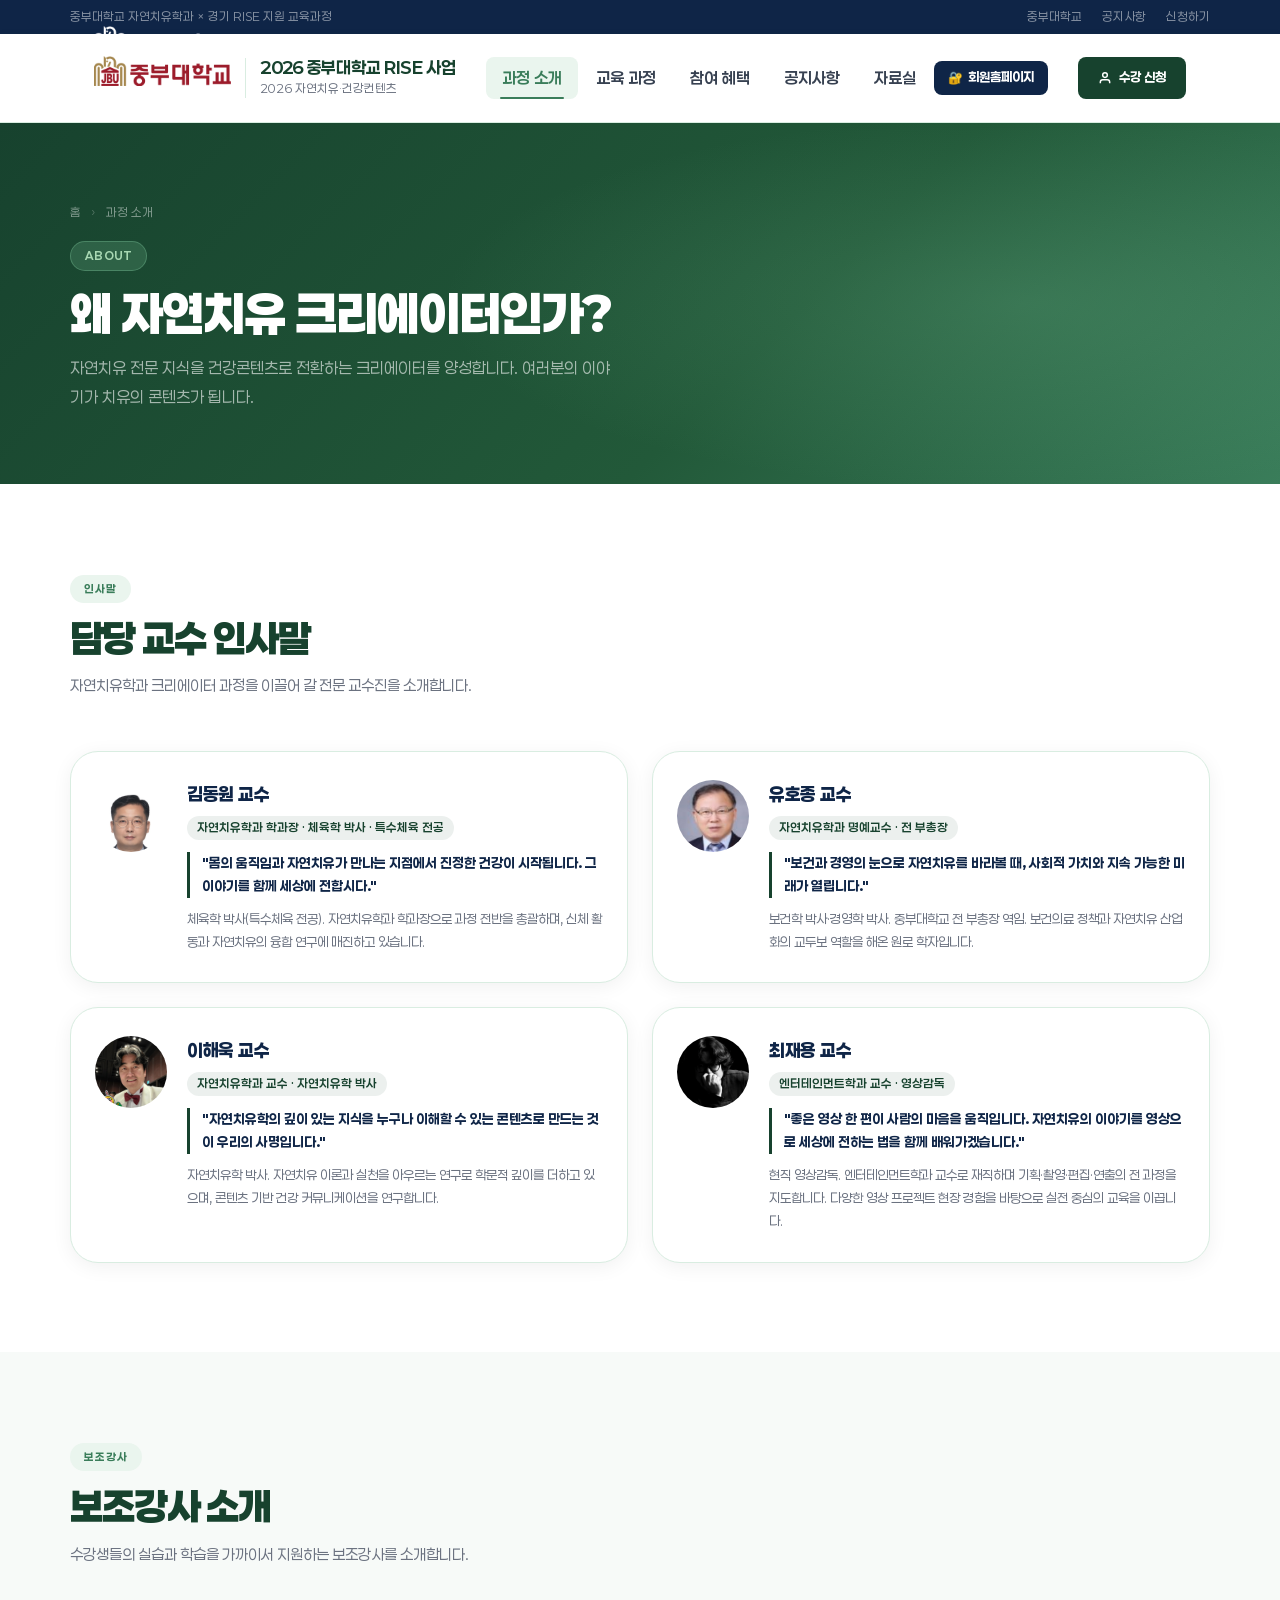
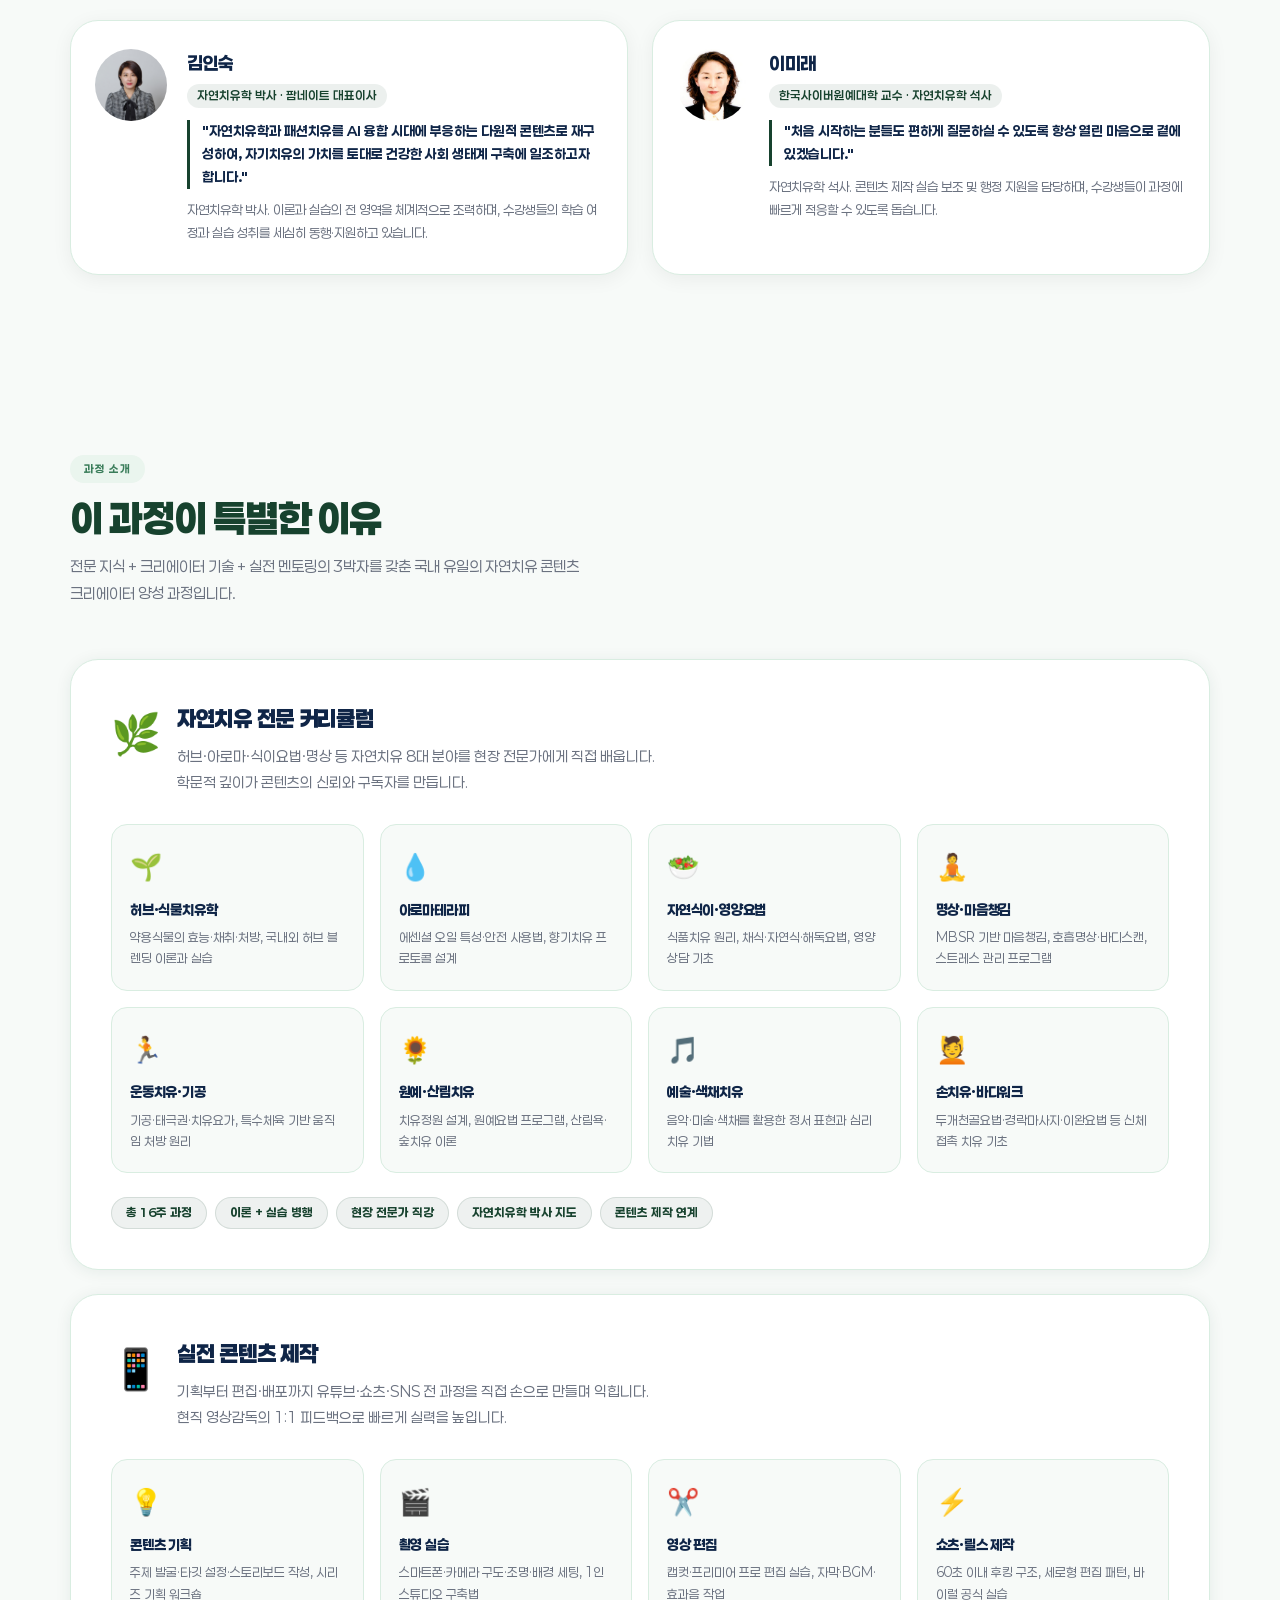
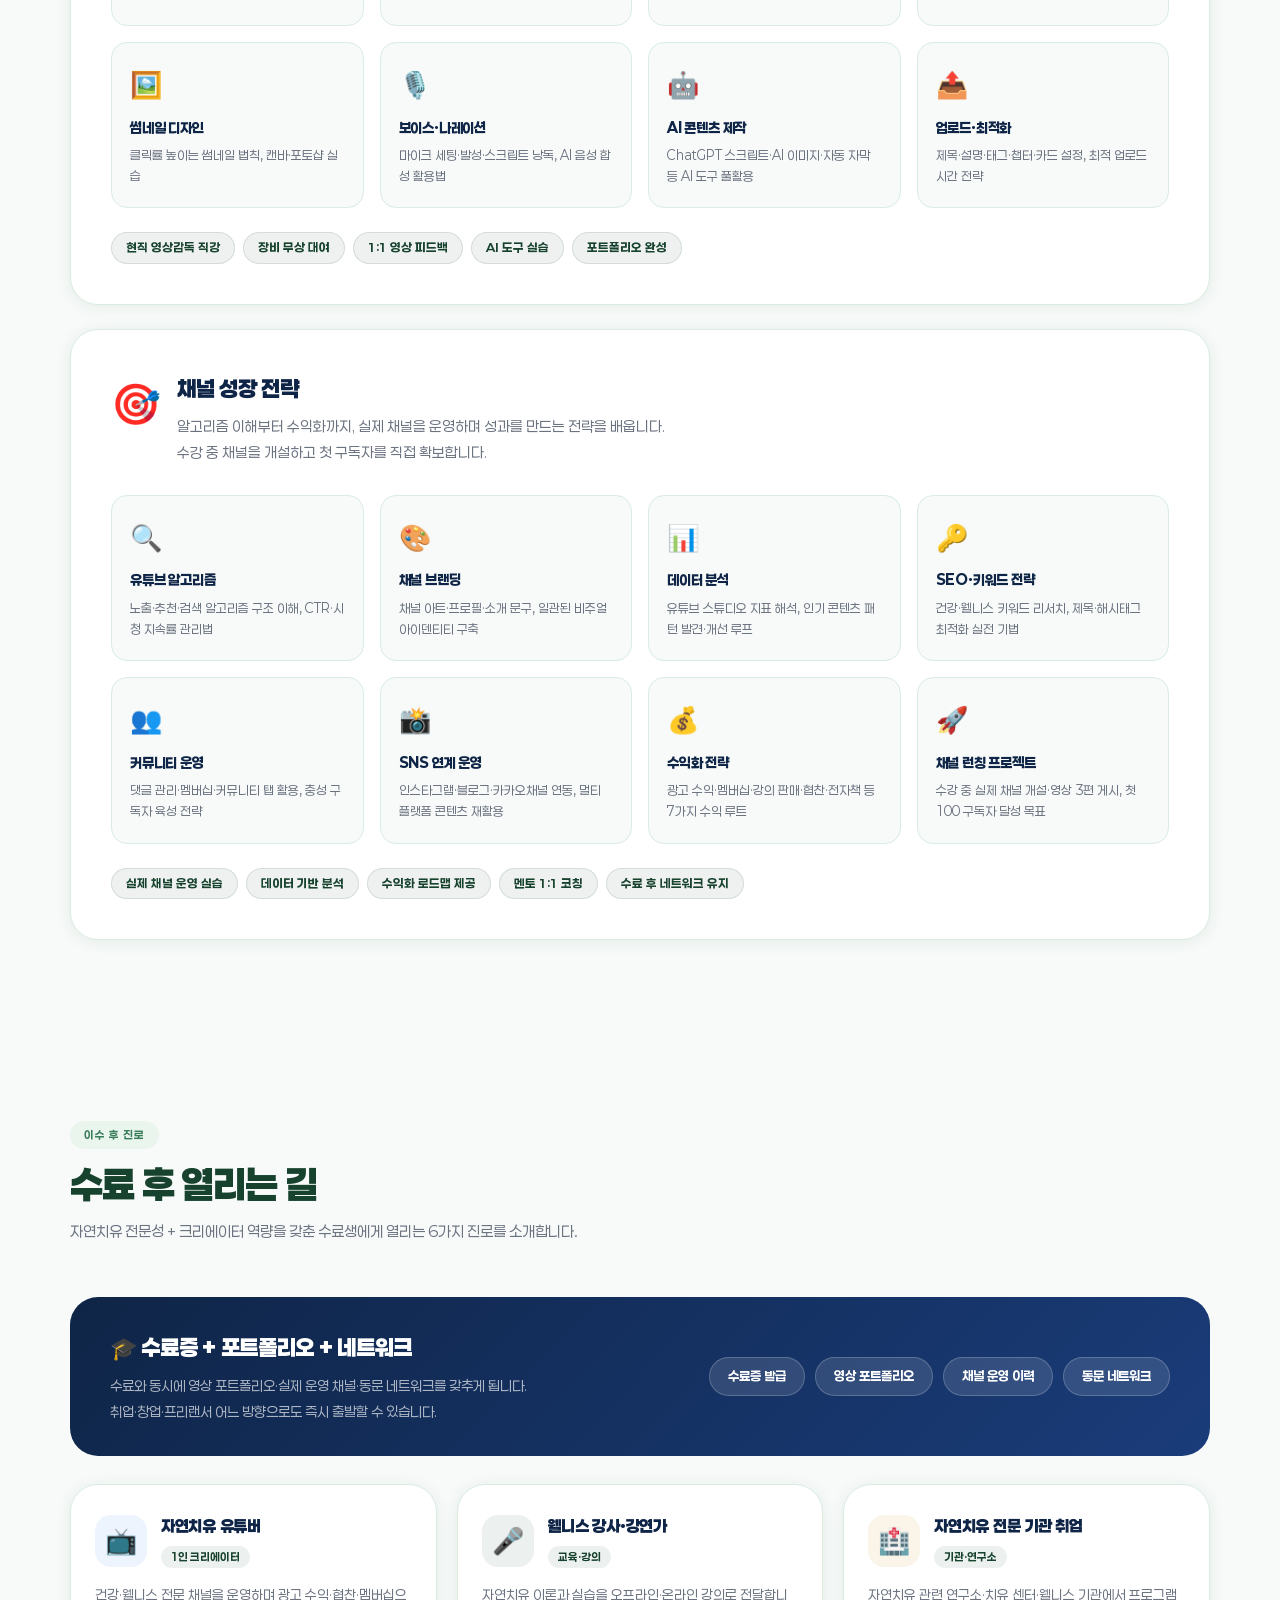
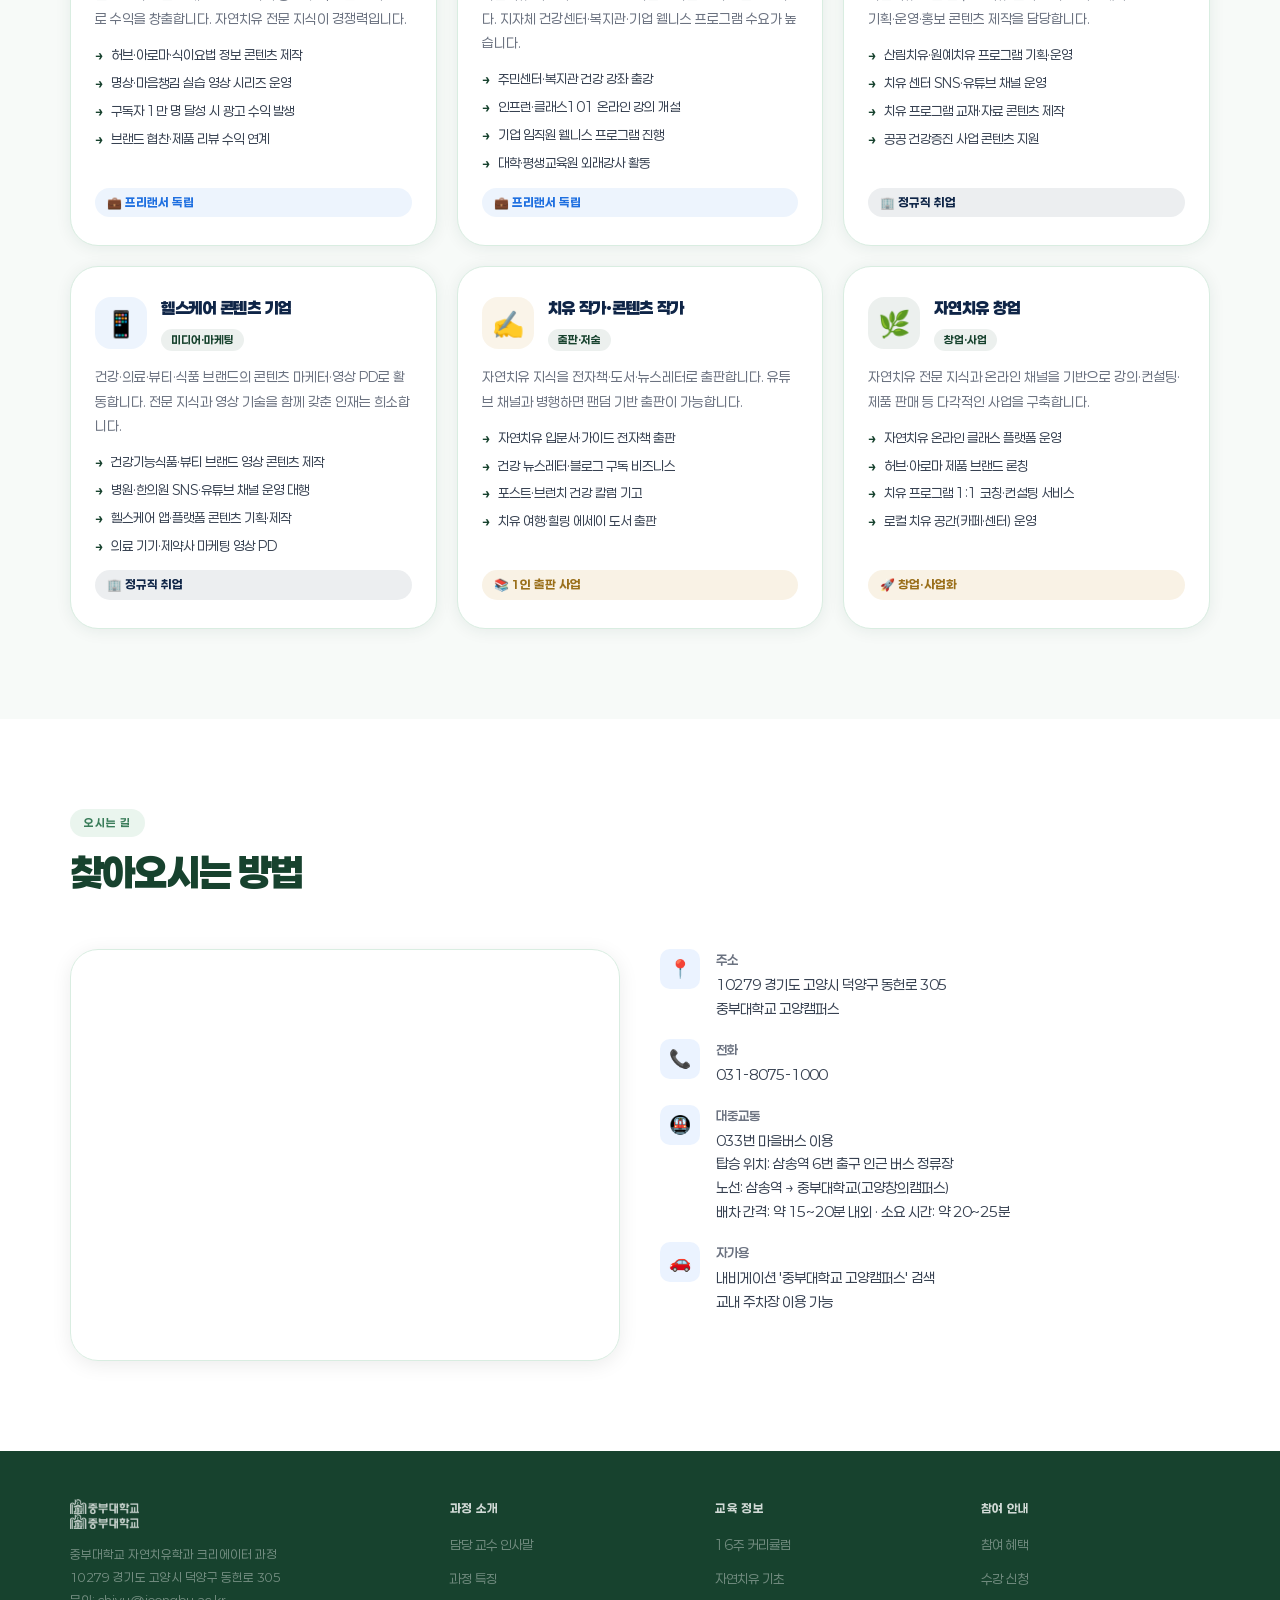
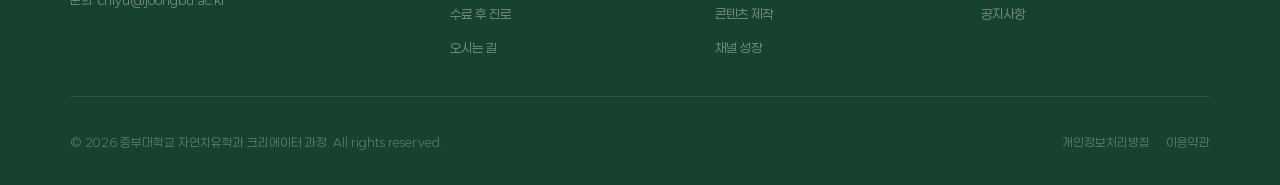
==== about.html @ 361ab4df "feat: 자료실·AI Tool·활동갤러리를 library.html로 분리 이동 - library.html 신규 생성 (자료실/AI Tool/활동갤러리 3탭) - notice.ht" ====
<!DOCTYPE html>
<html lang="ko">
<head>
  <meta charset="UTF-8">
  <meta name="viewport" content="width=device-width, initial-scale=1.0">
  <title>과정 소개 — 자연치유학과 크리에이터 과정</title>
  <link rel="stylesheet" href="styles.css">
  <style>
    .greeting { padding: var(--section-gap) 24px; }

    /* 교수 4명 카드 그리드 */
    .prof-grid {
      display: grid;
      grid-template-columns: repeat(2, 1fr);
      gap: 24px;
    }
    .prof-card {
      display: flex; gap: 20px; align-items: flex-start;
      background: #fff;
      border: 1.5px solid var(--border);
      border-radius: var(--r-lg);
      padding: 28px 24px;
      box-shadow: 0 4px 20px rgba(0,0,0,.06);
      transition: box-shadow .2s, transform .2s;
    }
    .prof-card:hover { box-shadow: 0 8px 36px rgba(0,0,0,.12); transform: translateY(-2px); }
    .prof-avatar {
      flex-shrink: 0;
      width: 72px; height: 72px;
      border-radius: 50%;
      background: linear-gradient(135deg, var(--forest) 0%, #1E5C3C 100%);
      display: flex; align-items: center; justify-content: center;
      font-size: 32px;
    }
    img.prof-avatar {
      object-fit: cover;
      object-position: top center;
      background: none;
    }
    .prof-info { flex: 1; }
    .prof-name {
      font-size: 18px; font-weight: 800; color: var(--navy);
      letter-spacing: -.3px; margin-bottom: 3px;
    }
    .prof-title {
      font-size: 12px; font-weight: 600; color: var(--forest);
      background: rgba(23,66,46,.08);
      display: inline-block;
      padding: 2px 10px; border-radius: 100px;
      margin-bottom: 12px;
    }
    .prof-quote {
      font-size: 13.5px; font-weight: 700;
      color: var(--navy); line-height: 1.7;
      border-left: 3px solid var(--forest);
      padding-left: 12px; margin-bottom: 10px;
    }
    .prof-bio {
      font-size: 13px; color: var(--text-soft); line-height: 1.8;
    }


    .intro-grid { display: grid; grid-template-columns: repeat(2,1fr); gap: 24px; }
    .intro-card {
      border-radius: var(--r-lg); padding: 32px;
      background: #fff; border: 1px solid var(--border);
      box-shadow: var(--sh-card);
    }
    .intro-card-icon { font-size: 36px; margin-bottom: 14px; }
    .intro-card h3 { font-size: 18px; font-weight: 800; color: var(--navy); margin-bottom: 10px; }
    .intro-card p { font-size: 14px; color: var(--text-soft); line-height: 1.8; }

    /* 자연치유 커리큘럼 확장 카드 */
    .curri-card {
      grid-column: 1 / -1;
      border-radius: var(--r-lg); padding: 40px;
      background: #fff; border: 1px solid var(--border);
      box-shadow: var(--sh-card);
    }
    .curri-card-header { display: flex; align-items: flex-start; gap: 16px; margin-bottom: 28px; }
    .curri-card-header-icon { font-size: 40px; flex-shrink: 0; }
    .curri-card-header h3 { font-size: 22px; font-weight: 900; color: var(--navy); margin-bottom: 8px; letter-spacing: -.3px; }
    .curri-card-header p { font-size: 14.5px; color: var(--text-soft); line-height: 1.8; }
    .curri-subjects { display: grid; grid-template-columns: repeat(4, 1fr); gap: 16px; }
    .curri-subject {
      border-radius: var(--r-md); padding: 20px 18px;
      background: var(--cream); border: 1px solid var(--border);
      transition: box-shadow .2s, transform .2s;
    }
    .curri-subject:hover { box-shadow: 0 6px 24px rgba(15,37,71,.1); transform: translateY(-2px); }
    .curri-subject-icon { font-size: 26px; margin-bottom: 10px; }
    .curri-subject-name { font-size: 14px; font-weight: 800; color: var(--navy); margin-bottom: 6px; letter-spacing: -.2px; }
    .curri-subject-desc { font-size: 12.5px; color: var(--text-soft); line-height: 1.7; }
    .curri-tags { display: flex; flex-wrap: wrap; gap: 8px; margin-top: 24px; }
    .curri-tag {
      font-size: 12px; font-weight: 700; padding: 5px 14px;
      border-radius: 100px; background: rgba(23,66,46,.07);
      color: var(--forest); border: 1px solid rgba(23,66,46,.12);
    }
    @media (max-width: 900px) {
      .curri-subjects { grid-template-columns: repeat(2, 1fr); }
      .intro-grid { grid-template-columns: 1fr; }
    }
    @media (max-width: 520px) {
      .curri-subjects { grid-template-columns: 1fr 1fr; }
    }

    .org-chart { background: var(--cream); }

    /* 진로 카드 */
    .career-grid { display: grid; grid-template-columns: repeat(3, 1fr); gap: 20px; }
    .career-card {
      background: #fff; border-radius: var(--r-lg);
      border: 1px solid var(--border); padding: 28px 24px;
      box-shadow: var(--sh-card);
      transition: box-shadow .2s, transform .2s;
      display: flex; flex-direction: column; gap: 14px;
    }
    .career-card:hover { box-shadow: 0 8px 36px rgba(15,37,71,.12); transform: translateY(-3px); }
    .career-card-top { display: flex; align-items: center; gap: 14px; }
    .career-icon {
      width: 52px; height: 52px; border-radius: var(--r-md);
      display: flex; align-items: center; justify-content: center;
      font-size: 26px; flex-shrink: 0;
    }
    .career-card h3 { font-size: 16px; font-weight: 900; color: var(--navy); letter-spacing: -.3px; margin-bottom: 3px; }
    .career-card .career-type { font-size: 11px; font-weight: 700; color: var(--forest); background: rgba(23,66,46,.08); padding: 2px 10px; border-radius: 100px; display: inline-block; }
    .career-desc { font-size: 13.5px; color: var(--text-soft); line-height: 1.8; }
    .career-list { display: flex; flex-direction: column; gap: 7px; padding-left: 0; list-style: none; margin: 0; }
    .career-list li { font-size: 13px; color: var(--text-mid); padding-left: 16px; position: relative; line-height: 1.6; }
    .career-list li::before { content: '→'; position: absolute; left: 0; color: var(--forest); font-weight: 700; }
    .career-badge {
      display: inline-flex; align-items: center; gap: 5px;
      font-size: 12px; font-weight: 700; padding: 5px 12px;
      border-radius: 100px; margin-top: auto;
    }
    .badge-freelance { background: rgba(30,111,224,.08); color: var(--blue); }
    .badge-employ { background: rgba(15,37,71,.08); color: var(--navy); }
    .badge-biz { background: rgba(200,150,42,.12); color: #9a6f1a; }
    .badge-expert { background: rgba(23,66,46,.08); color: var(--forest); }

    .career-banner {
      background: linear-gradient(135deg, var(--navy) 0%, var(--navy-mid) 100%);
      border-radius: var(--r-lg); padding: 32px 40px;
      display: flex; align-items: center; justify-content: space-between;
      gap: 24px; margin-bottom: 28px; flex-wrap: wrap;
    }
    .career-banner-text { color: #fff; }
    .career-banner-text h3 { font-size: 22px; font-weight: 900; margin-bottom: 8px; letter-spacing: -.3px; }
    .career-banner-text p { font-size: 14px; color: rgba(255,255,255,.65); line-height: 1.8; }
    .career-banner-pills { display: flex; gap: 10px; flex-wrap: wrap; }
    .career-banner-pill {
      background: rgba(255,255,255,.12); border: 1px solid rgba(255,255,255,.2);
      color: #fff; font-size: 13px; font-weight: 700;
      padding: 8px 18px; border-radius: 100px; white-space: nowrap;
    }

    @media (max-width: 900px) { .career-grid { grid-template-columns: repeat(2,1fr); } }
    @media (max-width: 520px) { .career-grid { grid-template-columns: 1fr; } .career-banner { flex-direction: column; } }

    .map-section { padding: var(--section-gap) 24px; }
    .map-grid { display: grid; grid-template-columns: 1fr 1fr; gap: 40px; align-items: start; }
    .map-frame {
      border-radius: var(--r-lg);
      overflow: hidden;
      aspect-ratio: 4/3;
      border: 1px solid var(--border);
      box-shadow: 0 4px 20px rgba(0,0,0,.08);
    }
    .map-info-list { display: flex; flex-direction: column; gap: 18px; }
    .map-info-item { display: flex; gap: 16px; align-items: flex-start; }
    .map-info-icon { width: 40px; height: 40px; border-radius: 10px; background: var(--sky); display: flex; align-items: center; justify-content: center; font-size: 18px; flex-shrink: 0; }
    .map-info-text { font-size: 14px; color: var(--text-mid); line-height: 1.7; }
    .map-info-text strong { display: block; font-size: 13px; color: var(--text-soft); font-weight: 600; margin-bottom: 2px; }

    @media (max-width: 900px) {
      .prof-grid { grid-template-columns: 1fr; }
      .map-grid { grid-template-columns: 1fr; }
      .prof-card { flex-direction: column; }
      .prof-avatar { width: 56px; height: 56px; font-size: 24px; }
      .intro-grid { grid-template-columns: 1fr; }
    }
  </style>
</head>
<body>
<div class="topbar">
  <div class="topbar-inner">
    <span>중부대학교 자연치유학과 × 경기 RISE 지원 교육과정</span>
    <div class="topbar-links"><a href="https://www.joongbu.ac.kr" target="_blank">중부대학교</a><a href="notice.html">공지사항</a><a href="signup.html">신청하기</a></div>
  </div>
</div>
<header>
  <div class="header-inner">
    <a class="logo-block" href="index.html">
      <img src="images/joongbu-logo.png" alt="중부대학교 로고">
      <div class="logo-sep"></div>
      <div>
        <div class="logo-tag">2026 중부대학교 RISE 사업</div>
        <span class="logo-sub">2026 자연치유·건강컨텐츠</span>
      </div>
    </a>
    <nav id="main-nav">
      <a href="about.html" class="active">과정 소개</a>
      <a href="curriculum.html">교육 과정</a>
      <a href="benefits.html">참여 혜택</a>
      <a href="notice.html">공지사항</a>
      <a href="library.html">자료실</a>
      <a href="member.html" class="nav-member">회원홈페이지</a>
    </nav>
    <a href="signup.html" class="btn-apply">
      <svg viewBox="0 0 24 24" fill="none" stroke="currentColor" stroke-width="2.5"><path d="M20 21v-2a4 4 0 0 0-4-4H8a4 4 0 0 0-4 4v2"/><circle cx="12" cy="7" r="4"/></svg>
      수강 신청
    </a>
    <button class="nav-toggle" id="nav-toggle" aria-label="메뉴 열기"><span></span><span></span><span></span></button>
  </div>
</header>

<div class="page-hero">
  <div class="page-hero-inner">
    <div class="breadcrumb"><a href="index.html">홈</a><span class="breadcrumb-sep">›</span><span>과정 소개</span></div>
    <div class="page-hero-tag">About</div>
    <h1>왜 자연치유 크리에이터인가?</h1>
    <p>자연치유 전문 지식을 건강콘텐츠로 전환하는 크리에이터를 양성합니다. 여러분의 이야기가 치유의 콘텐츠가 됩니다.</p>
  </div>
</div>

<!-- 인사말 -->
<section class="greeting" id="greeting">
  <div class="section-inner">
    <div class="section-header"><div class="section-tag">인사말</div><h2>담당 교수 인사말</h2><p>자연치유학과 크리에이터 과정을 이끌어 갈 전문 교수진을 소개합니다.</p></div>
    <div class="prof-grid">

      <div class="prof-card">
        <img class="prof-avatar" src="images/김동원.png" alt="김동원 교수">
        <div class="prof-info">
          <div class="prof-name">김동원 교수</div>
          <div class="prof-title">자연치유학과 학과장 · 체육학 박사 · 특수체육 전공</div>
          <blockquote class="prof-quote">"몸의 움직임과 자연치유가 만나는 지점에서 진정한 건강이 시작됩니다. 그 이야기를 함께 세상에 전합시다."</blockquote>
          <p class="prof-bio">체육학 박사(특수체육 전공). 자연치유학과 학과장으로 과정 전반을 총괄하며, 신체 활동과 자연치유의 융합 연구에 매진하고 있습니다.</p>
        </div>
      </div>

      <div class="prof-card">
        <img class="prof-avatar" src="images/유호종.png" alt="유호종 교수">
        <div class="prof-info">
          <div class="prof-name">유호종 교수</div>
          <div class="prof-title">자연치유학과 명예교수 · 전 부총장</div>
          <blockquote class="prof-quote">"보건과 경영의 눈으로 자연치유를 바라볼 때, 사회적 가치와 지속 가능한 미래가 열립니다."</blockquote>
          <p class="prof-bio">보건학 박사·경영학 박사. 중부대학교 전 부총장 역임. 보건의료 정책과 자연치유 산업화의 교두보 역할을 해온 원로 학자입니다.</p>
        </div>
      </div>

      <div class="prof-card">
        <img class="prof-avatar" src="images/이해욱.jpeg" alt="이해욱 교수" style="object-position: center 15%;">
        <div class="prof-info">
          <div class="prof-name">이해욱 교수</div>
          <div class="prof-title">자연치유학과 교수 · 자연치유학 박사</div>
          <blockquote class="prof-quote">"자연치유학의 깊이 있는 지식을 누구나 이해할 수 있는 콘텐츠로 만드는 것이 우리의 사명입니다."</blockquote>
          <p class="prof-bio">자연치유학 박사. 자연치유 이론과 실천을 아우르는 연구로 학문적 깊이를 더하고 있으며, 콘텐츠 기반 건강 커뮤니케이션을 연구합니다.</p>
        </div>
      </div>

      <div class="prof-card">
        <img class="prof-avatar" src="images/최재용.png" alt="최재용 교수" style="object-position: center 30%;">
        <div class="prof-info">
          <div class="prof-name">최재용 교수</div>
          <div class="prof-title">엔터테인먼트학과 교수 · 영상감독</div>
          <blockquote class="prof-quote">"좋은 영상 한 편이 사람의 마음을 움직입니다. 자연치유의 이야기를 영상으로 세상에 전하는 법을 함께 배워가겠습니다."</blockquote>
          <p class="prof-bio">현직 영상감독. 엔터테인먼트학과 교수로 재직하며 기획·촬영·편집·연출의 전 과정을 지도합니다. 다양한 영상 프로젝트 현장 경험을 바탕으로 실전 중심의 교육을 이끕니다.</p>
        </div>
      </div>

    </div>

  </div>
</section>

<!-- 보조강사 -->
<section class="greeting" id="assistants" style="background: var(--cream);">
  <div class="section-inner">
    <div class="section-header">
      <div class="section-tag">보조강사</div>
      <h2>보조강사 소개</h2>
      <p>수강생들의 실습과 학습을 가까이서 지원하는 보조강사를 소개합니다.</p>
    </div>
    <div class="prof-grid">

      <div class="prof-card">
        <img class="prof-avatar" src="images/김인숙.jpeg" alt="김인숙 보조강사" style="object-position: center 20%;">
        <div class="prof-info">
          <div class="prof-name">김인숙</div>
          <div class="prof-title">자연치유학 박사 · 팜네이트 대표이사</div>
          <blockquote class="prof-quote">"자연치유학과 패션치유를 AI 융합 시대에 부응하는 다원적 콘텐츠로 재구성하여, 자기치유의 가치를 토대로 건강한 사회 생태계 구축에 일조하고자 합니다."</blockquote>
          <p class="prof-bio">자연치유학 박사. 이론과 실습의 전 영역을 체계적으로 조력하며, 수강생들의 학습 여정과 실습 성취를 세심히 동행·지원하고 있습니다.</p>
        </div>
      </div>

      <div class="prof-card">
        <img class="prof-avatar" src="images/이미래.jpeg" alt="이미래 보조강사" style="object-position: center 20%;">
        <div class="prof-info">
          <div class="prof-name">이미래</div>
          <div class="prof-title">한국사이버원예대학 교수 · 자연치유학 석사</div>
          <blockquote class="prof-quote">"처음 시작하는 분들도 편하게 질문하실 수 있도록 항상 열린 마음으로 곁에 있겠습니다."</blockquote>
          <p class="prof-bio">자연치유학 석사. 콘텐츠 제작 실습 보조 및 행정 지원을 담당하며, 수강생들이 과정에 빠르게 적응할 수 있도록 돕습니다.</p>
        </div>
      </div>

    </div>

  </div>
</section>

<!-- 사업 소개 -->
<section class="section section-bg" id="intro">
  <div class="section-inner">
    <div class="section-header">
      <div class="section-tag">과정 소개</div>
      <h2>이 과정이 특별한 이유</h2>
      <p>전문 지식 + 크리에이터 기술 + 실전 멘토링의 3박자를 갖춘 국내 유일의 자연치유 콘텐츠 크리에이터 양성 과정입니다.</p>
    </div>
    <div class="intro-grid">

      <!-- 자연치유 전문 커리큘럼 — 확장 카드 -->
      <div class="curri-card fade-in">
        <div class="curri-card-header">
          <div class="curri-card-header-icon">🌿</div>
          <div>
            <h3>자연치유 전문 커리큘럼</h3>
            <p>허브·아로마·식이요법·명상 등 자연치유 8대 분야를 현장 전문가에게 직접 배웁니다.<br>학문적 깊이가 콘텐츠의 신뢰와 구독자를 만듭니다.</p>
          </div>
        </div>
        <div class="curri-subjects">
          <div class="curri-subject">
            <div class="curri-subject-icon">🌱</div>
            <div class="curri-subject-name">허브·식물치유학</div>
            <div class="curri-subject-desc">약용식물의 효능·채취·처방, 국내외 허브 블렌딩 이론과 실습</div>
          </div>
          <div class="curri-subject">
            <div class="curri-subject-icon">💧</div>
            <div class="curri-subject-name">아로마테라피</div>
            <div class="curri-subject-desc">에센셜 오일 특성·안전 사용법, 향기치유 프로토콜 설계</div>
          </div>
          <div class="curri-subject">
            <div class="curri-subject-icon">🥗</div>
            <div class="curri-subject-name">자연식이·영양요법</div>
            <div class="curri-subject-desc">식품치유 원리, 채식·자연식·해독요법, 영양 상담 기초</div>
          </div>
          <div class="curri-subject">
            <div class="curri-subject-icon">🧘</div>
            <div class="curri-subject-name">명상·마음챙김</div>
            <div class="curri-subject-desc">MBSR 기반 마음챙김, 호흡명상·바디스캔, 스트레스 관리 프로그램</div>
          </div>
          <div class="curri-subject">
            <div class="curri-subject-icon">🏃</div>
            <div class="curri-subject-name">운동치유·기공</div>
            <div class="curri-subject-desc">기공·태극권·치유요가, 특수체육 기반 움직임 처방 원리</div>
          </div>
          <div class="curri-subject">
            <div class="curri-subject-icon">🌻</div>
            <div class="curri-subject-name">원예·산림치유</div>
            <div class="curri-subject-desc">치유정원 설계, 원예요법 프로그램, 산림욕·숲치유 이론</div>
          </div>
          <div class="curri-subject">
            <div class="curri-subject-icon">🎵</div>
            <div class="curri-subject-name">예술·색채치유</div>
            <div class="curri-subject-desc">음악·미술·색채를 활용한 정서 표현과 심리 치유 기법</div>
          </div>
          <div class="curri-subject">
            <div class="curri-subject-icon">💆</div>
            <div class="curri-subject-name">손치유·바디워크</div>
            <div class="curri-subject-desc">두개천골요법·경락마사지·이완요법 등 신체 접촉 치유 기초</div>
          </div>
        </div>
        <div class="curri-tags">
          <span class="curri-tag">총 16주 과정</span>
          <span class="curri-tag">이론 + 실습 병행</span>
          <span class="curri-tag">현장 전문가 직강</span>
          <span class="curri-tag">자연치유학 박사 지도</span>
          <span class="curri-tag">콘텐츠 제작 연계</span>
        </div>
      </div>

      <!-- 실전 콘텐츠 제작 확장 카드 -->
      <div class="curri-card fade-in">
        <div class="curri-card-header">
          <div class="curri-card-header-icon">📱</div>
          <div>
            <h3>실전 콘텐츠 제작</h3>
            <p>기획부터 편집·배포까지 유튜브·쇼츠·SNS 전 과정을 직접 손으로 만들며 익힙니다.<br>현직 영상감독의 1:1 피드백으로 빠르게 실력을 높입니다.</p>
          </div>
        </div>
        <div class="curri-subjects">
          <div class="curri-subject">
            <div class="curri-subject-icon">💡</div>
            <div class="curri-subject-name">콘텐츠 기획</div>
            <div class="curri-subject-desc">주제 발굴·타깃 설정·스토리보드 작성, 시리즈 기획 워크숍</div>
          </div>
          <div class="curri-subject">
            <div class="curri-subject-icon">🎬</div>
            <div class="curri-subject-name">촬영 실습</div>
            <div class="curri-subject-desc">스마트폰·카메라 구도·조명·배경 세팅, 1인 스튜디오 구축법</div>
          </div>
          <div class="curri-subject">
            <div class="curri-subject-icon">✂️</div>
            <div class="curri-subject-name">영상 편집</div>
            <div class="curri-subject-desc">캡컷·프리미어 프로 편집 실습, 자막·BGM·효과음 작업</div>
          </div>
          <div class="curri-subject">
            <div class="curri-subject-icon">⚡</div>
            <div class="curri-subject-name">쇼츠·릴스 제작</div>
            <div class="curri-subject-desc">60초 이내 후킹 구조, 세로형 편집 패턴, 바이럴 공식 실습</div>
          </div>
          <div class="curri-subject">
            <div class="curri-subject-icon">🖼️</div>
            <div class="curri-subject-name">썸네일 디자인</div>
            <div class="curri-subject-desc">클릭률 높이는 썸네일 법칙, 캔바·포토샵 실습</div>
          </div>
          <div class="curri-subject">
            <div class="curri-subject-icon">🎙️</div>
            <div class="curri-subject-name">보이스·나레이션</div>
            <div class="curri-subject-desc">마이크 세팅·발성·스크립트 낭독, AI 음성 합성 활용법</div>
          </div>
          <div class="curri-subject">
            <div class="curri-subject-icon">🤖</div>
            <div class="curri-subject-name">AI 콘텐츠 제작</div>
            <div class="curri-subject-desc">ChatGPT 스크립트·AI 이미지·자동 자막 등 AI 도구 풀활용</div>
          </div>
          <div class="curri-subject">
            <div class="curri-subject-icon">📤</div>
            <div class="curri-subject-name">업로드·최적화</div>
            <div class="curri-subject-desc">제목·설명·태그·챕터·카드 설정, 최적 업로드 시간 전략</div>
          </div>
        </div>
        <div class="curri-tags">
          <span class="curri-tag">현직 영상감독 직강</span>
          <span class="curri-tag">장비 무상 대여</span>
          <span class="curri-tag">1:1 영상 피드백</span>
          <span class="curri-tag">AI 도구 실습</span>
          <span class="curri-tag">포트폴리오 완성</span>
        </div>
      </div>

      <!-- 채널 성장 전략 확장 카드 -->
      <div class="curri-card fade-in">
        <div class="curri-card-header">
          <div class="curri-card-header-icon">🎯</div>
          <div>
            <h3>채널 성장 전략</h3>
            <p>알고리즘 이해부터 수익화까지, 실제 채널을 운영하며 성과를 만드는 전략을 배웁니다.<br>수강 중 채널을 개설하고 첫 구독자를 직접 확보합니다.</p>
          </div>
        </div>
        <div class="curri-subjects">
          <div class="curri-subject">
            <div class="curri-subject-icon">🔍</div>
            <div class="curri-subject-name">유튜브 알고리즘</div>
            <div class="curri-subject-desc">노출·추천·검색 알고리즘 구조 이해, CTR·시청 지속률 관리법</div>
          </div>
          <div class="curri-subject">
            <div class="curri-subject-icon">🎨</div>
            <div class="curri-subject-name">채널 브랜딩</div>
            <div class="curri-subject-desc">채널 아트·프로필·소개 문구, 일관된 비주얼 아이덴티티 구축</div>
          </div>
          <div class="curri-subject">
            <div class="curri-subject-icon">📊</div>
            <div class="curri-subject-name">데이터 분석</div>
            <div class="curri-subject-desc">유튜브 스튜디오 지표 해석, 인기 콘텐츠 패턴 발견·개선 루프</div>
          </div>
          <div class="curri-subject">
            <div class="curri-subject-icon">🔑</div>
            <div class="curri-subject-name">SEO·키워드 전략</div>
            <div class="curri-subject-desc">건강·웰니스 키워드 리서치, 제목·해시태그 최적화 실전 기법</div>
          </div>
          <div class="curri-subject">
            <div class="curri-subject-icon">👥</div>
            <div class="curri-subject-name">커뮤니티 운영</div>
            <div class="curri-subject-desc">댓글 관리·멤버십·커뮤니티 탭 활용, 충성 구독자 육성 전략</div>
          </div>
          <div class="curri-subject">
            <div class="curri-subject-icon">📸</div>
            <div class="curri-subject-name">SNS 연계 운영</div>
            <div class="curri-subject-desc">인스타그램·블로그·카카오채널 연동, 멀티 플랫폼 콘텐츠 재활용</div>
          </div>
          <div class="curri-subject">
            <div class="curri-subject-icon">💰</div>
            <div class="curri-subject-name">수익화 전략</div>
            <div class="curri-subject-desc">광고 수익·멤버십·강의 판매·협찬·전자책 등 7가지 수익 루트</div>
          </div>
          <div class="curri-subject">
            <div class="curri-subject-icon">🚀</div>
            <div class="curri-subject-name">채널 런칭 프로젝트</div>
            <div class="curri-subject-desc">수강 중 실제 채널 개설·영상 3편 게시, 첫 100 구독자 달성 목표</div>
          </div>
        </div>
        <div class="curri-tags">
          <span class="curri-tag">실제 채널 운영 실습</span>
          <span class="curri-tag">데이터 기반 분석</span>
          <span class="curri-tag">수익화 로드맵 제공</span>
          <span class="curri-tag">멘토 1:1 코칭</span>
          <span class="curri-tag">수료 후 네트워크 유지</span>
        </div>
      </div>

    </div>
  </div>
</section>

<!-- 조직도 -->
<section class="section org-chart" id="org">
  <div class="section-inner">
    <div class="section-header">
      <div class="section-tag">이수 후 진로</div>
      <h2>수료 후 열리는 길</h2>
      <p>자연치유 전문성 + 크리에이터 역량을 갖춘 수료생에게 열리는 6가지 진로를 소개합니다.</p>
    </div>

    <div class="career-banner">
      <div class="career-banner-text">
        <h3>🎓 수료증 + 포트폴리오 + 네트워크</h3>
        <p>수료와 동시에 영상 포트폴리오·실제 운영 채널·동문 네트워크를 갖추게 됩니다.<br>취업·창업·프리랜서 어느 방향으로도 즉시 출발할 수 있습니다.</p>
      </div>
      <div class="career-banner-pills">
        <span class="career-banner-pill">수료증 발급</span>
        <span class="career-banner-pill">영상 포트폴리오</span>
        <span class="career-banner-pill">채널 운영 이력</span>
        <span class="career-banner-pill">동문 네트워크</span>
      </div>
    </div>

    <div class="career-grid">

      <div class="career-card fade-in">
        <div class="career-card-top">
          <div class="career-icon" style="background:rgba(30,111,224,.08);">📺</div>
          <div>
            <h3>자연치유 유튜버</h3>
            <span class="career-type">1인 크리에이터</span>
          </div>
        </div>
        <p class="career-desc">건강·웰니스 전문 채널을 운영하며 광고 수익·협찬·멤버십으로 수익을 창출합니다. 자연치유 전문 지식이 경쟁력입니다.</p>
        <ul class="career-list">
          <li>허브·아로마·식이요법 정보 콘텐츠 제작</li>
          <li>명상·마음챙김 실습 영상 시리즈 운영</li>
          <li>구독자 1만 명 달성 시 광고 수익 발생</li>
          <li>브랜드 협찬·제품 리뷰 수익 연계</li>
        </ul>
        <span class="career-badge badge-freelance">💼 프리랜서 독립</span>
      </div>

      <div class="career-card fade-in">
        <div class="career-card-top">
          <div class="career-icon" style="background:rgba(23,66,46,.08);">🎤</div>
          <div>
            <h3>웰니스 강사·강연가</h3>
            <span class="career-type">교육·강의</span>
          </div>
        </div>
        <p class="career-desc">자연치유 이론과 실습을 오프라인·온라인 강의로 전달합니다. 지자체 건강센터·복지관·기업 웰니스 프로그램 수요가 높습니다.</p>
        <ul class="career-list">
          <li>주민센터·복지관 건강 강좌 출강</li>
          <li>인프런·클래스101 온라인 강의 개설</li>
          <li>기업 임직원 웰니스 프로그램 진행</li>
          <li>대학·평생교육원 외래강사 활동</li>
        </ul>
        <span class="career-badge badge-freelance">💼 프리랜서 독립</span>
      </div>

      <div class="career-card fade-in">
        <div class="career-card-top">
          <div class="career-icon" style="background:rgba(200,150,42,.1);">🏥</div>
          <div>
            <h3>자연치유 전문 기관 취업</h3>
            <span class="career-type">기관·연구소</span>
          </div>
        </div>
        <p class="career-desc">자연치유 관련 연구소·치유 센터·웰니스 기관에서 프로그램 기획·운영·홍보 콘텐츠 제작을 담당합니다.</p>
        <ul class="career-list">
          <li>산림치유·원예치유 프로그램 기획·운영</li>
          <li>치유 센터 SNS·유튜브 채널 운영</li>
          <li>치유 프로그램 교재·자료 콘텐츠 제작</li>
          <li>공공 건강증진 사업 콘텐츠 지원</li>
        </ul>
        <span class="career-badge badge-employ">🏢 정규직 취업</span>
      </div>

      <div class="career-card fade-in">
        <div class="career-card-top">
          <div class="career-icon" style="background:rgba(30,111,224,.08);">📱</div>
          <div>
            <h3>헬스케어 콘텐츠 기업</h3>
            <span class="career-type">미디어·마케팅</span>
          </div>
        </div>
        <p class="career-desc">건강·의료·뷰티·식품 브랜드의 콘텐츠 마케터·영상 PD로 활동합니다. 전문 지식과 영상 기술을 함께 갖춘 인재는 희소합니다.</p>
        <ul class="career-list">
          <li>건강기능식품·뷰티 브랜드 영상 콘텐츠 제작</li>
          <li>병원·한의원 SNS·유튜브 채널 운영 대행</li>
          <li>헬스케어 앱·플랫폼 콘텐츠 기획·제작</li>
          <li>의료 기기·제약사 마케팅 영상 PD</li>
        </ul>
        <span class="career-badge badge-employ">🏢 정규직 취업</span>
      </div>

      <div class="career-card fade-in">
        <div class="career-card-top">
          <div class="career-icon" style="background:rgba(200,150,42,.1);">✍️</div>
          <div>
            <h3>치유 작가·콘텐츠 작가</h3>
            <span class="career-type">출판·저술</span>
          </div>
        </div>
        <p class="career-desc">자연치유 지식을 전자책·도서·뉴스레터로 출판합니다. 유튜브 채널과 병행하면 팬덤 기반 출판이 가능합니다.</p>
        <ul class="career-list">
          <li>자연치유 입문서·가이드 전자책 출판</li>
          <li>건강 뉴스레터·블로그 구독 비즈니스</li>
          <li>포스트·브런치 건강 칼럼 기고</li>
          <li>치유 여행·힐링 에세이 도서 출판</li>
        </ul>
        <span class="career-badge badge-biz">📚 1인 출판 사업</span>
      </div>

      <div class="career-card fade-in">
        <div class="career-card-top">
          <div class="career-icon" style="background:rgba(23,66,46,.08);">🌿</div>
          <div>
            <h3>자연치유 창업</h3>
            <span class="career-type">창업·사업</span>
          </div>
        </div>
        <p class="career-desc">자연치유 전문 지식과 온라인 채널을 기반으로 강의·컨설팅·제품 판매 등 다각적인 사업을 구축합니다.</p>
        <ul class="career-list">
          <li>자연치유 온라인 클래스 플랫폼 운영</li>
          <li>허브·아로마 제품 브랜드 론칭</li>
          <li>치유 프로그램 1:1 코칭·컨설팅 서비스</li>
          <li>로컬 치유 공간(카페·센터) 운영</li>
        </ul>
        <span class="career-badge badge-biz">🚀 창업·사업화</span>
      </div>

    </div>
  </div>
</section>

<!-- 오시는 길 -->
<section class="map-section" id="map">
  <div class="section-inner">
    <div class="section-header"><div class="section-tag">오시는 길</div><h2>찾아오시는 방법</h2></div>
    <div class="map-grid">
      <div class="map-frame">
        <iframe
          src="https://www.google.com/maps/embed?pb=!1m18!1m12!1m3!1d3160.0!2d126.8926!3d37.6502!2m3!1f0!2f0!3f0!3m2!1i1024!2i768!4f13.1!3m3!1m2!1s0x357c876b2c3b0001%3A0x0!2z7KSR67aA64yA7ZWZ6rWQ7JiB7YGs7Iq164uI7IucIOuCqOqyjOq1rCDrj5nslYjroZzquLQgMzA1!5e0!3m2!1sko!2skr!4v1"
          width="100%" height="100%"
          style="border:0; border-radius: var(--r-lg);"
          allowfullscreen=""
          loading="lazy"
          referrerpolicy="no-referrer-when-downgrade"
          title="중부대학교 고양캠퍼스 지도">
        </iframe>
      </div>
      <div>
        <div class="map-info-list">
          <div class="map-info-item"><div class="map-info-icon">📍</div><div class="map-info-text"><strong>주소</strong>10279 경기도 고양시 덕양구 동헌로 305<br>중부대학교 고양캠퍼스</div></div>
          <div class="map-info-item"><div class="map-info-icon">📞</div><div class="map-info-text"><strong>전화</strong>031-8075-1000</div></div>
          <div class="map-info-item"><div class="map-info-icon">🚇</div><div class="map-info-text"><strong>대중교통</strong>033번 마을버스 이용<br>탑승 위치: 삼송역 6번 출구 인근 버스 정류장<br>노선: 삼송역 → 중부대학교(고양창의캠퍼스)<br>배차 간격: 약 15~20분 내외 · 소요 시간: 약 20~25분</div></div>
          <div class="map-info-item"><div class="map-info-icon">🚗</div><div class="map-info-text"><strong>자가용</strong>내비게이션 '중부대학교 고양캠퍼스' 검색<br>교내 주차장 이용 가능</div></div>
        </div>
      </div>
    </div>
  </div>
</section>

<footer>
  <div class="footer-inner">
    <div class="footer-top">
      <div class="footer-brand"><img src="images/joongbu-logo.png" alt="중부대학교"><p>중부대학교 자연치유학과 크리에이터 과정<br>10279 경기도 고양시 덕양구 동헌로 305<br>문의: chiyu@joongbu.ac.kr</p></div>
      <div class="footer-col"><h4>과정 소개</h4><ul><li><a href="about.html#greeting">담당 교수 인사말</a></li><li><a href="about.html#intro">과정 특징</a></li><li><a href="about.html#org">수료 후 진로</a></li><li><a href="about.html#map">오시는 길</a></li></ul></div>
      <div class="footer-col"><h4>교육 정보</h4><ul><li><a href="curriculum.html">16주 커리큘럼</a></li><li><a href="curriculum.html#track1">자연치유 기초</a></li><li><a href="curriculum.html#track2">콘텐츠 제작</a></li><li><a href="curriculum.html#track3">채널 성장</a></li></ul></div>
      <div class="footer-col"><h4>참여 안내</h4><ul><li><a href="benefits.html">참여 혜택</a></li><li><a href="signup.html">수강 신청</a></li><li><a href="notice.html">공지사항</a></li></ul></div>
    </div>
    <div class="footer-bottom"><span>© 2026 중부대학교 자연치유학과 크리에이터 과정. All rights reserved.</span><div class="footer-bottom-links"><a href="#">개인정보처리방침</a><a href="#">이용약관</a></div></div>
  </div>
</footer>
<script>
const fadeObs = new IntersectionObserver(entries => {
  entries.forEach(e => { if (e.isIntersecting) { e.target.classList.add('visible'); fadeObs.unobserve(e.target); } });
}, { threshold: .1 });
document.querySelectorAll('.fade-in').forEach(el => fadeObs.observe(el));
</script>
</body>
</html>
---- styles.css ----
/* ── Paperlogy 폰트 ── */
@font-face { font-family: 'Paperlogy'; src: url('fonts/Paperlogy-9Black.woff2') format('woff2'); font-weight: 900; font-style: normal; font-display: swap; }
@font-face { font-family: 'Paperlogy'; src: url('fonts/Paperlogy-8ExtraBold.woff2') format('woff2'); font-weight: 800; font-style: normal; font-display: swap; }
@font-face { font-family: 'Paperlogy'; src: url('fonts/Paperlogy-7Bold.woff2') format('woff2'); font-weight: 700; font-style: normal; font-display: swap; }
@font-face { font-family: 'Paperlogy'; src: url('fonts/Paperlogy-6SemiBold.woff2') format('woff2'); font-weight: 600; font-style: normal; font-display: swap; }
@font-face { font-family: 'Paperlogy'; src: url('fonts/Paperlogy-5Medium.woff2') format('woff2'); font-weight: 500; font-style: normal; font-display: swap; }
@font-face { font-family: 'Paperlogy'; src: url('fonts/Paperlogy-4Regular.woff2') format('woff2'); font-weight: 400; font-style: normal; font-display: swap; }
@font-face { font-family: 'Paperlogy'; src: url('fonts/Paperlogy-3Light.woff2') format('woff2'); font-weight: 300; font-style: normal; font-display: swap; }

/* ── CSS 변수 ── */
:root {
  /* 자연치유 그린 팔레트 */
  --forest:       #17422E;
  --forest-mid:   #225939;
  --sage:         #3A7D5A;
  --sage-light:   #6BAF87;
  --mint:         #EAF5EE;
  --mint-deep:    #D1EBD9;

  /* RISE 네이비 (기관·배지용) */
  --navy:         #0F2547;
  --navy-mid:     #1A3C7A;
  --blue:         #1E6FE0;
  --sky:          #EBF3FF;

  /* 공통 */
  --gold:         #C8962A;
  --gold-light:   #F5E8CE;
  --white:        #FFFFFF;
  --cream:        #F7FAF8;
  --border:       #D9EDE1;
  --text:         #111827;
  --text-mid:     #374151;
  --text-soft:    #6B7280;

  --r-sm:  8px;
  --r-md:  16px;
  --r-lg:  28px;
  --r-xl:  40px;

  --sh-card:  0 2px 16px rgba(23,66,46,.08);
  --sh-hover: 0 12px 40px rgba(23,66,46,.16);

  --max-w: 1140px;
  --section-gap: clamp(56px, 7vw, 100px);
}

/* ── 리셋 ── */
*, *::before, *::after { box-sizing: border-box; margin: 0; padding: 0; }
html { scroll-behavior: smooth; }
body {
  font-family: 'Paperlogy', 'Noto Sans KR', 'Apple SD Gothic Neo', sans-serif;
  background: var(--white);
  color: var(--text);
  line-height: 1.65;
  -webkit-font-smoothing: antialiased;
}

/* ── 탑바 ── */
.topbar {
  background: var(--navy);
  padding: 7px 24px;
  font-size: 12px;
  color: rgba(255,255,255,.5);
}
.topbar-inner {
  max-width: var(--max-w);
  margin: 0 auto;
  display: flex;
  align-items: center;
  justify-content: space-between;
}
.topbar-badge {
  display: inline-flex;
  align-items: center;
  gap: 6px;
  background: rgba(30,111,224,.25);
  border: 1px solid rgba(30,111,224,.4);
  color: #74B8FF;
  font-size: 11px;
  font-weight: 700;
  letter-spacing: .5px;
  padding: 3px 12px;
  border-radius: 100px;
}
.topbar-links { display: flex; gap: 20px; }
.topbar a { color: rgba(255,255,255,.5); text-decoration: none; }
.topbar a:hover { color: #fff; }

/* ── 헤더 ── */
header {
  background: #fff;
  border-bottom: 1px solid var(--border);
  position: sticky;
  top: 0;
  z-index: 200;
  box-shadow: 0 1px 8px rgba(23,66,46,.06);
}
.header-inner {
  max-width: var(--max-w);
  margin: 0 auto;
  padding: 0 24px;
  display: flex;
  align-items: center;
  justify-content: space-between;
  height: 88px;
  gap: 24px;
  position: relative;
}
.logo-block {
  display: flex; align-items: center; gap: 14px; text-decoration: none; flex-shrink: 0;
}
.logo-block img { height: 60px; width: auto; display: block; transform: translateY(-22px); }
.logo-sep { width: 1px; height: 40px; background: var(--border); }
.logo-sub { font-size: 12px; font-weight: 400; color: var(--text-soft); margin-top: 2px; display: block; }
.logo-tag { font-size: 17px; font-weight: 700; color: var(--forest); letter-spacing: -.3px; line-height: 1.2; }

/* ── 네비게이션 ── */
nav { display: flex; align-items: center; gap: 2px; }
nav a {
  padding: 8px 16px;
  font-size: 16px; font-weight: 600;
  color: var(--text-mid);
  text-decoration: none;
  border-radius: var(--r-sm);
  transition: background .15s, color .15s;
  white-space: nowrap;
  position: relative;
}
nav a:hover { background: var(--mint); color: var(--forest); }
nav a.active { color: var(--sage); background: var(--mint); }
nav a.active::after {
  content: '';
  position: absolute;
  bottom: 0; left: 14px; right: 14px;
  height: 2px;
  background: var(--sage);
  border-radius: 2px;
}

/* ── 공통 버튼 ── */
.btn-apply {
  display: inline-flex; align-items: center; gap: 7px;
  background: var(--forest); color: #fff;
  padding: 10px 20px;
  border-radius: var(--r-sm);
  font-size: 13px; font-weight: 700;
  text-decoration: none;
  flex-shrink: 0;
  transition: background .15s, transform .15s;
}
.btn-apply:hover { background: var(--forest-mid); transform: translateY(-1px); }
.btn-apply svg { width: 14px; height: 14px; }

.nav-member {
  display: inline-flex; align-items: center; gap: 5px;
  background: var(--navy); color: #fff !important;
  padding: 6px 14px; border-radius: var(--r-sm);
  font-size: 13px; font-weight: 700;
  text-decoration: none;
  transition: background .15s;
}
.nav-member::before { content: '🔐'; font-size: 12px; }
.nav-member:hover { background: #0a1c38; }

/* ── 회원 포털 패널 ── */
.member-portal-grid {
  display: grid;
  grid-template-columns: repeat(4, 1fr);
  gap: 20px;
}
.mp-card {
  background: #fff;
  border-radius: var(--r-lg);
  border: 1px solid var(--border);
  padding: 28px 24px 24px;
  display: flex; flex-direction: column; gap: 10px;
  transition: box-shadow .2s, transform .2s;
}
.mp-card:hover { box-shadow: 0 8px 32px rgba(23,66,46,.1); transform: translateY(-3px); }
.mp-icon {
  width: 52px; height: 52px; border-radius: var(--r-md);
  display: flex; align-items: center; justify-content: center;
  flex-shrink: 0; margin-bottom: 4px;
}
.mp-card h4 { font-size: 16px; font-weight: 800; color: var(--text); letter-spacing: -.3px; }
.mp-card p { font-size: 13.5px; color: var(--text-soft); line-height: 1.7; }
.mp-login-btn {
  display: inline-flex; align-items: center; gap: 8px;
  background: var(--navy); color: #fff;
  padding: 15px 36px; border-radius: var(--r-md);
  font-size: 16px; font-weight: 800; letter-spacing: -.2px;
  text-decoration: none;
  box-shadow: 0 4px 20px rgba(15,37,71,.25);
  transition: background .15s, transform .15s, box-shadow .15s;
}
.mp-login-btn:hover { background: #0a1c38; transform: translateY(-2px); box-shadow: 0 8px 28px rgba(15,37,71,.35); }
@media (max-width: 900px) { .member-portal-grid { grid-template-columns: repeat(2, 1fr); } }
@media (max-width: 520px) { .member-portal-grid { grid-template-columns: 1fr; } }

.nav-toggle { display: none; border: none; background: none; cursor: pointer; padding: 8px; }
.nav-toggle span { display: block; width: 22px; height: 2px; background: var(--text); margin: 5px 0; border-radius: 2px; transition: all .2s; }

/* ── 페이지 히어로 (서브페이지 공통) ── */
.page-hero {
  background: linear-gradient(135deg, var(--forest) 0%, var(--forest-mid) 60%, var(--sage) 100%);
  padding: clamp(48px, 7vw, 80px) 24px clamp(40px, 6vw, 72px);
  position: relative;
  overflow: hidden;
}
.page-hero::before {
  content: '';
  position: absolute; inset: 0;
  background: radial-gradient(ellipse 70% 80% at 80% 50%, rgba(107,175,135,.25) 0%, transparent 65%);
  pointer-events: none;
}
.page-hero-inner { max-width: var(--max-w); margin: 0 auto; position: relative; z-index: 1; }
.breadcrumb {
  display: flex; align-items: center; gap: 8px;
  font-size: 12px; color: rgba(255,255,255,.45);
  margin-bottom: 18px;
}
.breadcrumb a { color: rgba(255,255,255,.45); text-decoration: none; }
.breadcrumb a:hover { color: rgba(255,255,255,.8); }
.breadcrumb-sep { color: rgba(255,255,255,.25); }
.page-hero-tag {
  display: inline-block;
  background: rgba(107,175,135,.25);
  border: 1px solid rgba(107,175,135,.45);
  color: #A8D8B3;
  font-size: 11px; font-weight: 700; letter-spacing: .8px;
  text-transform: uppercase;
  padding: 5px 14px; border-radius: 100px;
  margin-bottom: 14px;
}
.page-hero h1 { font-size: clamp(28px,4vw,48px); font-weight: 900; color: #fff; letter-spacing: -1px; line-height: 1.2; margin-bottom: 12px; }
.page-hero p { font-size: 16px; color: rgba(255,255,255,.6); max-width: 540px; line-height: 1.8; }

/* ── 섹션 공통 ── */
.section { padding: var(--section-gap) 24px; }
.section-bg { background: var(--cream); }
.section-dark { background: var(--forest); }
.section-inner { max-width: var(--max-w); margin: 0 auto; }
.section-header { margin-bottom: clamp(32px, 5vw, 52px); }
.section-tag {
  display: inline-block;
  font-size: 11px; font-weight: 700; letter-spacing: 1px;
  text-transform: uppercase; color: var(--sage);
  background: var(--mint); border-radius: 100px;
  padding: 5px 14px; margin-bottom: 12px;
}
.section-dark .section-tag { background: rgba(107,175,135,.2); color: #A8D8B3; }
.section-header h2 { font-size: clamp(24px,3.5vw,38px); font-weight: 900; color: var(--forest); letter-spacing: -.8px; line-height: 1.25; }
.section-dark .section-header h2 { color: #fff; }
.section-header p { font-size: 15px; color: var(--text-soft); margin-top: 10px; max-width: 520px; line-height: 1.8; }
.section-dark .section-header p { color: rgba(255,255,255,.5); }

/* ── 통계 바 ── */
.stat-bar { background: var(--forest-mid); }
.stat-bar-inner {
  max-width: var(--max-w); margin: 0 auto; padding: 0 24px;
  display: grid; grid-template-columns: repeat(4,1fr);
}
.stat-item { padding: 26px 20px; text-align: center; border-right: 1px solid rgba(255,255,255,.1); }
.stat-item:last-child { border-right: none; }
.stat-num { font-size: clamp(26px,3.5vw,38px); font-weight: 900; color: #fff; line-height: 1; letter-spacing: -1px; }
.stat-num span { color: #A8D8B3; }
.stat-label { font-size: 12px; color: rgba(255,255,255,.5); margin-top: 5px; }

/* ── 신청 CTA 배너 ── */
.apply-banner {
  background: linear-gradient(135deg, var(--forest) 0%, var(--sage) 100%);
  border-radius: var(--r-xl);
  padding: clamp(44px,6vw,72px) clamp(32px,5vw,64px);
  display: flex; align-items: center; justify-content: space-between; gap: 28px;
  position: relative; overflow: hidden;
}
.apply-banner::before { content: ''; position: absolute; right: -60px; top: -60px; width: 280px; height: 280px; border-radius: 50%; background: rgba(255,255,255,.05); }
.apply-text { position: relative; z-index: 1; }
.apply-text h2 { font-size: clamp(20px,3vw,32px); font-weight: 900; color: #fff; letter-spacing: -.4px; margin-bottom: 8px; }
.apply-text p { font-size: 14px; color: rgba(255,255,255,.65); }
.apply-btns { display: flex; gap: 12px; align-items: center; flex-shrink: 0; position: relative; z-index: 1; flex-wrap: wrap; }
.apply-btn-white { display: inline-flex; align-items: center; gap: 8px; background: #fff; color: var(--forest); padding: 14px 24px; border-radius: var(--r-md); font-size: 14px; font-weight: 800; text-decoration: none; box-shadow: 0 4px 20px rgba(0,0,0,.2); transition: transform .15s, box-shadow .15s; }
.apply-btn-white:hover { transform: translateY(-2px); box-shadow: 0 8px 32px rgba(0,0,0,.25); }
.apply-btn-ghost { display: inline-flex; align-items: center; gap: 8px; border: 1.5px solid rgba(255,255,255,.4); color: rgba(255,255,255,.9); padding: 14px 22px; border-radius: var(--r-md); font-size: 14px; font-weight: 600; text-decoration: none; transition: border-color .15s, background .15s; }
.apply-btn-ghost:hover { border-color: #fff; background: rgba(255,255,255,.1); }

/* ── 푸터 ── */
footer { background: var(--forest); padding: 48px 24px 32px; }
.footer-inner { max-width: var(--max-w); margin: 0 auto; }
.footer-top { display: grid; grid-template-columns: 1.5fr 1fr 1fr 1fr; gap: 36px; margin-bottom: 36px; padding-bottom: 36px; border-bottom: 1px solid rgba(255,255,255,.1); }
.footer-brand img { height: 30px; width: auto; filter: brightness(0) invert(1); opacity: .75; margin-bottom: 14px; display: block; }
.footer-brand p { font-size: 12px; color: rgba(255,255,255,.4); line-height: 1.9; }
.footer-col h4 { font-size: 12px; font-weight: 700; color: rgba(255,255,255,.8); margin-bottom: 12px; letter-spacing: .3px; }
.footer-col ul { list-style: none; display: flex; flex-direction: column; gap: 8px; }
.footer-col ul li a { font-size: 13px; color: rgba(255,255,255,.38); text-decoration: none; transition: color .15s; }
.footer-col ul li a:hover { color: rgba(255,255,255,.85); }
.footer-bottom { display: flex; align-items: center; justify-content: space-between; font-size: 12px; color: rgba(255,255,255,.28); flex-wrap: wrap; gap: 8px; }
.footer-bottom-links { display: flex; gap: 16px; }
.footer-bottom-links a { color: rgba(255,255,255,.28); text-decoration: none; }
.footer-bottom-links a:hover { color: rgba(255,255,255,.7); }

/* ── 페이드인 ── */
.fade-in { opacity: 0; transform: translateY(20px); transition: opacity .5s ease, transform .5s ease; }
.fade-in.visible { opacity: 1; transform: translateY(0); }

/* ── 반응형 ── */
@media (max-width: 900px) {
  .footer-top { grid-template-columns: 1fr 1fr; }
  .stat-bar-inner { grid-template-columns: repeat(2,1fr); }
  .stat-item { border-right: none; border-bottom: 1px solid rgba(255,255,255,.1); }
  .apply-banner { flex-direction: column; text-align: center; }
  .apply-btns { justify-content: center; }
}
@media (max-width: 600px) {
  nav { display: none; }
  nav.open {
    display: flex; flex-direction: column;
    position: fixed; top: 0; right: 0; bottom: 0; left: 0;
    background: var(--forest); z-index: 999;
    padding: 80px 32px 40px; gap: 4px;
  }
  nav.open a { font-size: 18px; color: rgba(255,255,255,.85); padding: 14px 0; border-radius: 0; border-bottom: 1px solid rgba(255,255,255,.1); }
  nav.open a.active { color: #A8D8B3; background: none; }
  nav.open a.active::after { display: none; }
  .nav-toggle { display: block; }
  .footer-top { grid-template-columns: 1fr; }
  .stat-bar-inner { grid-template-columns: repeat(2,1fr); }
}
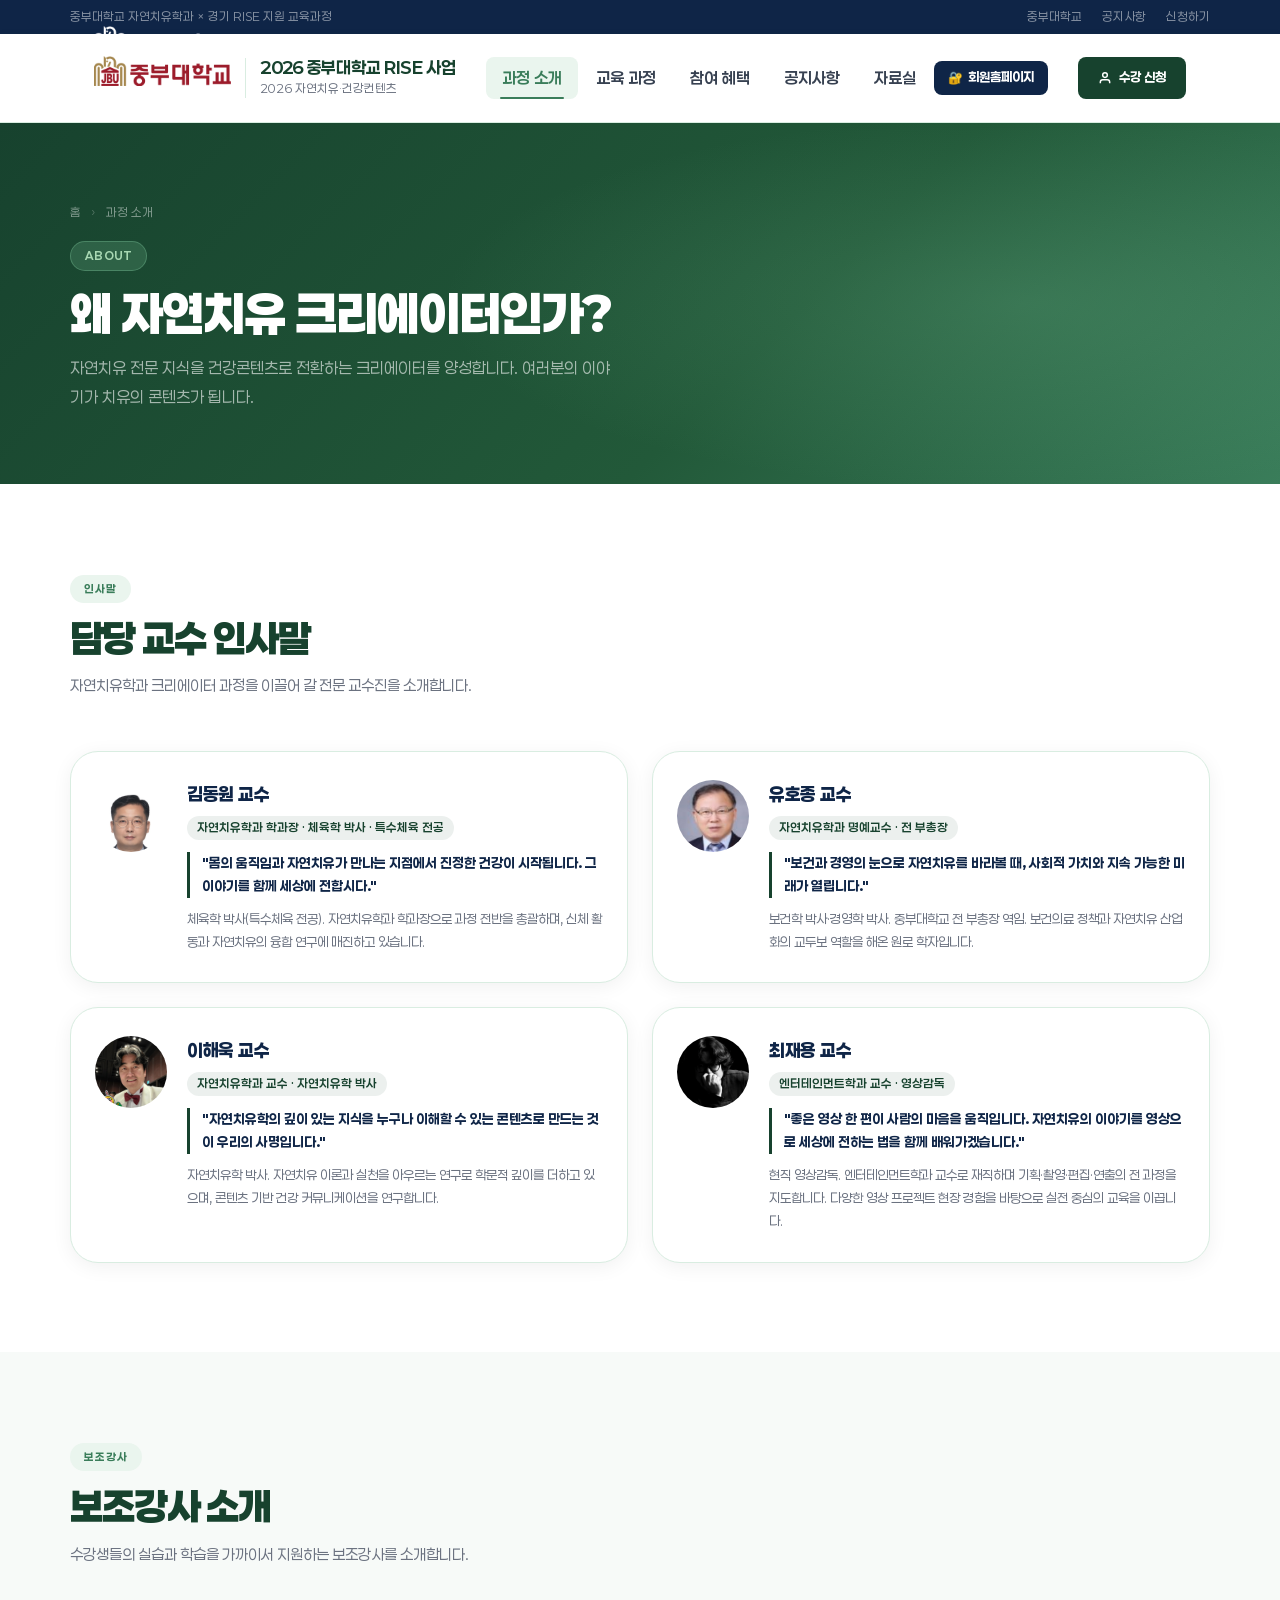
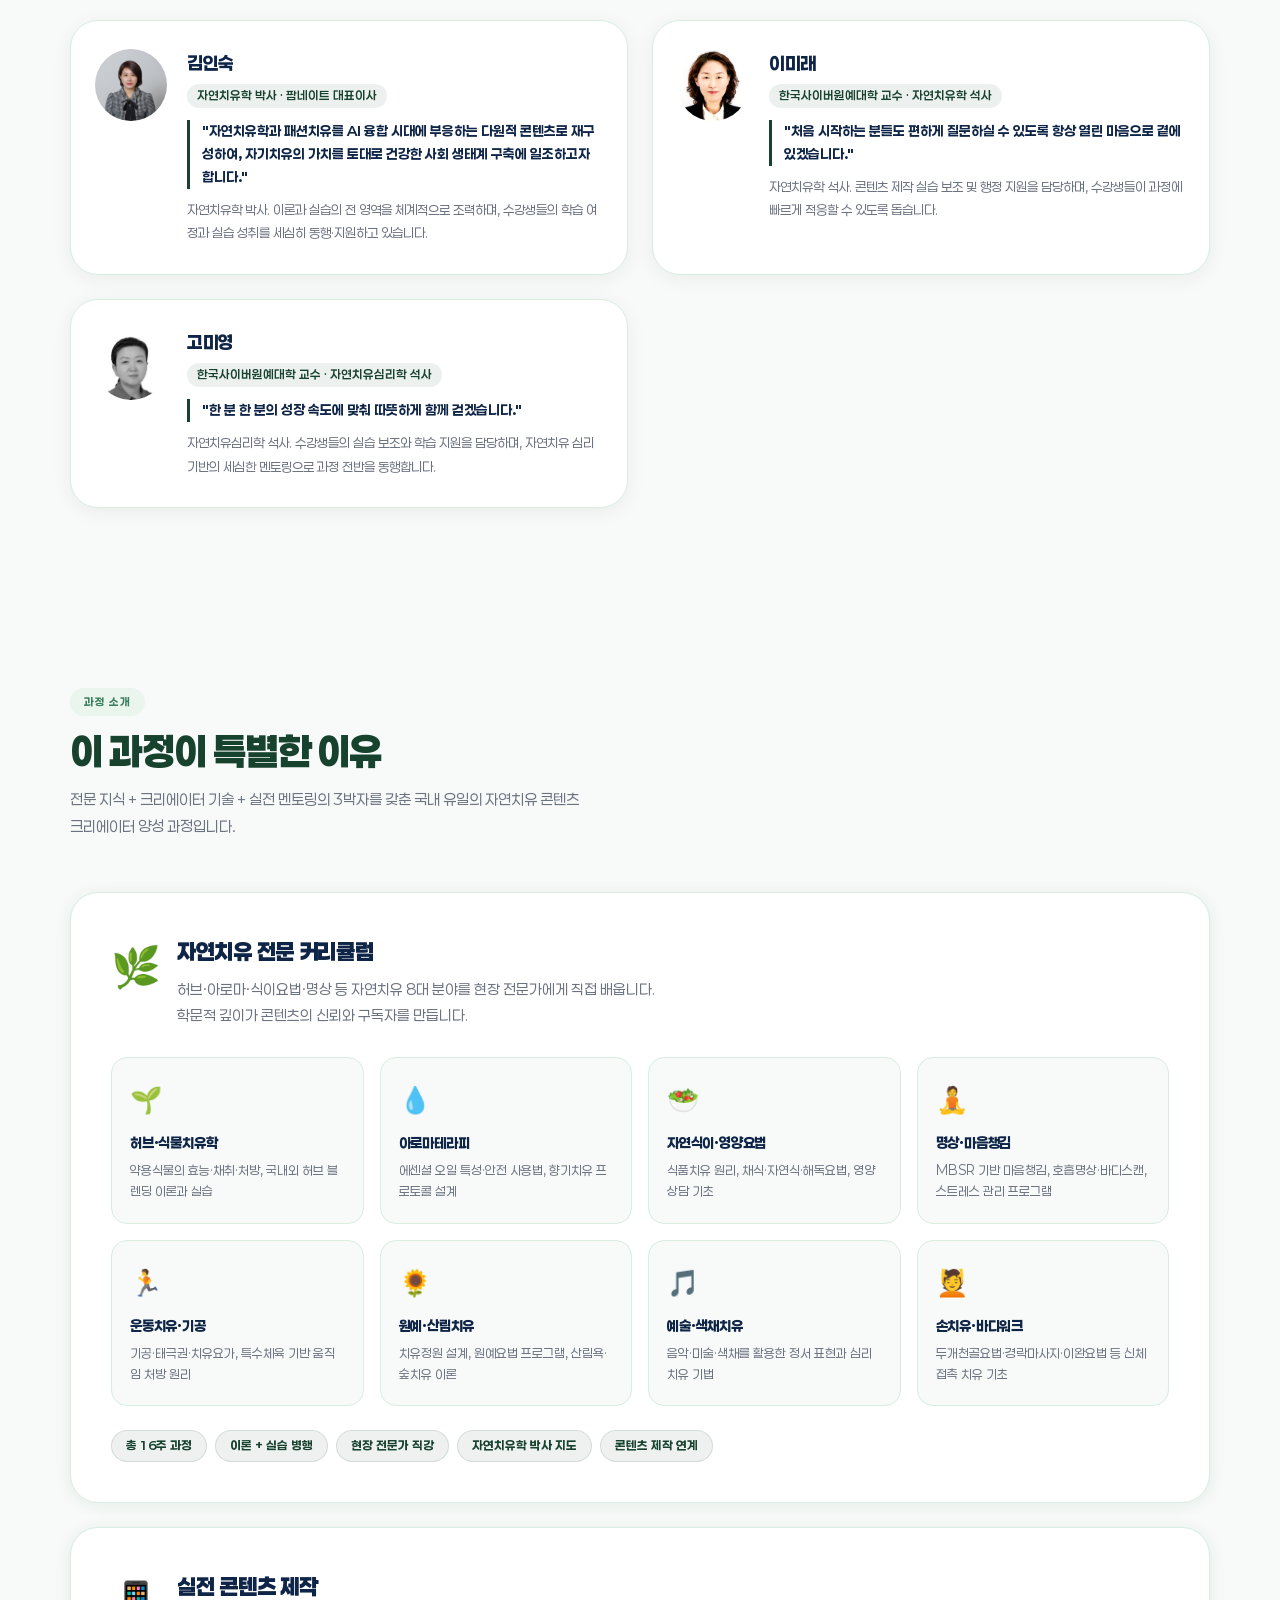
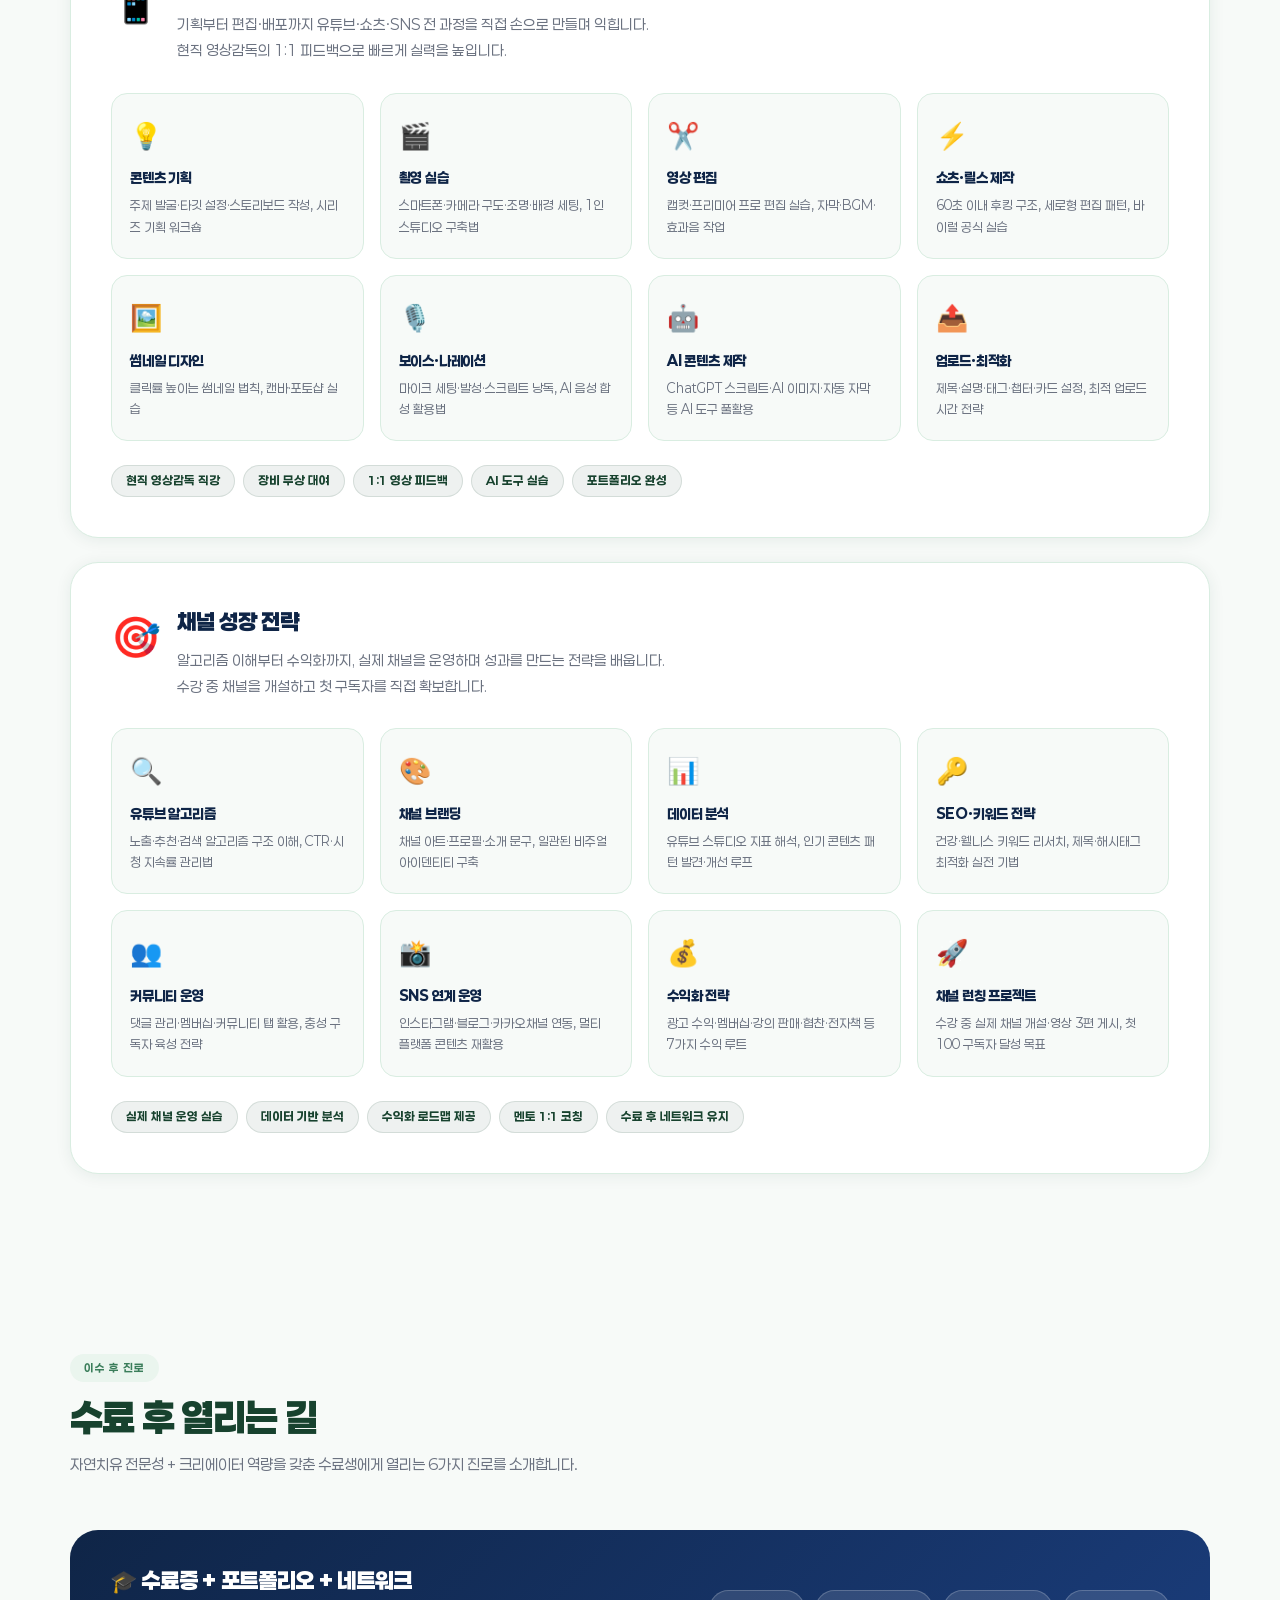
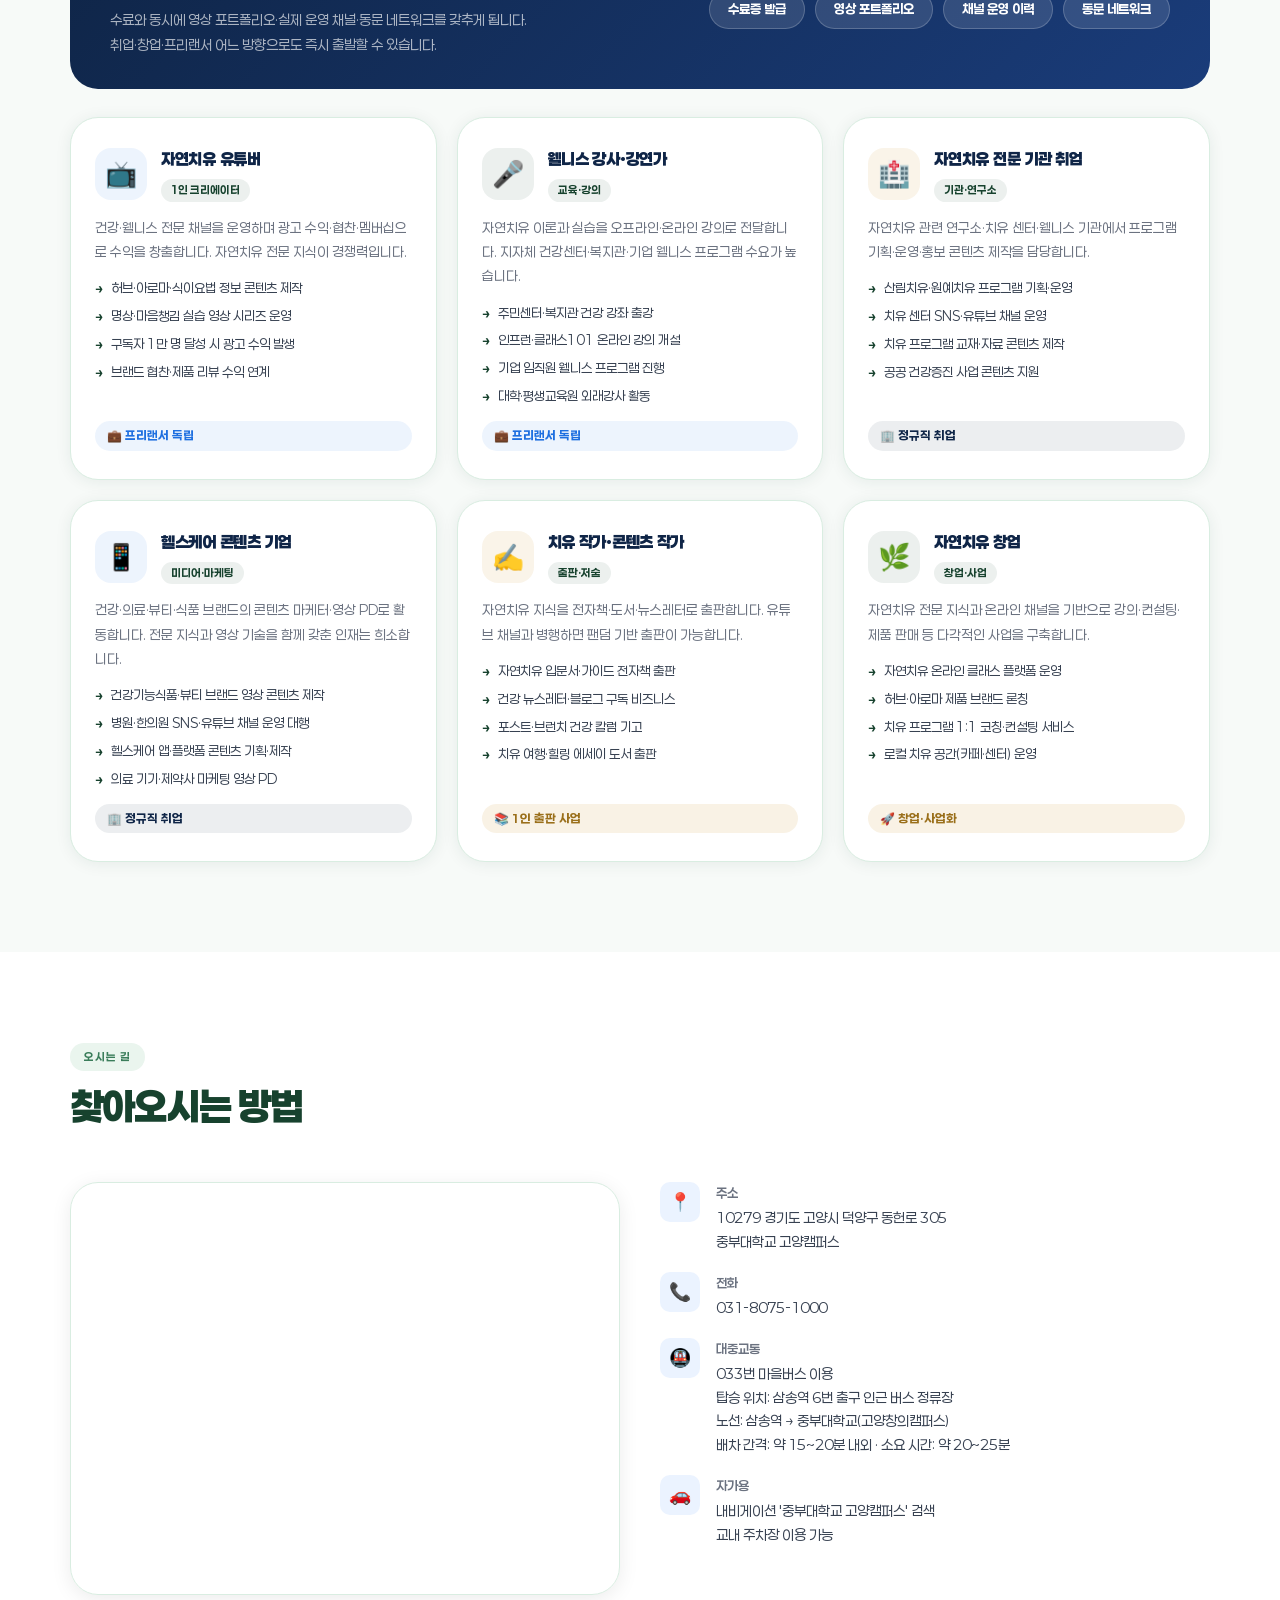
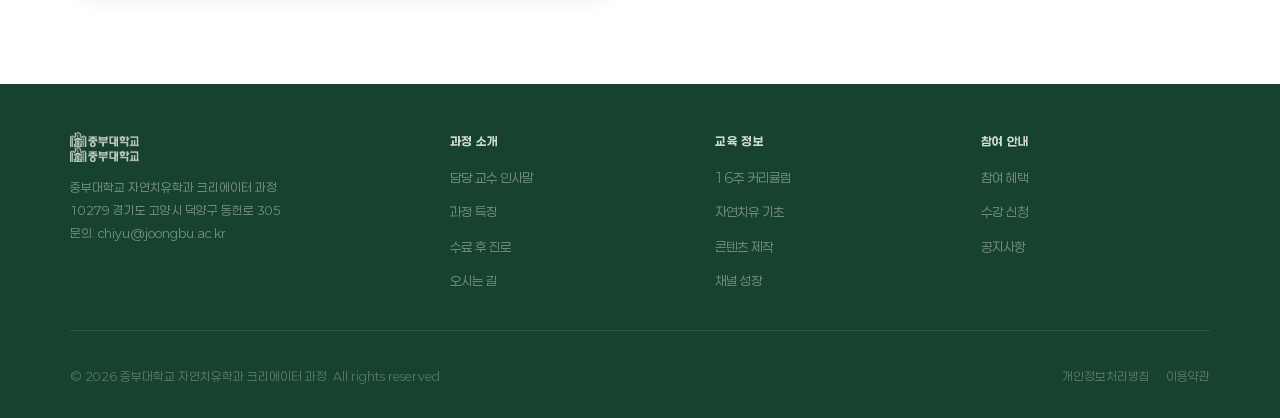
==== commit b9c98632: "feat: 고미영 보조강사 프로필 추가 - 한국사이버원예대학 교수, 자연치유심리학 석사 - 이미래 보조강사 카드 다음에 배치 - 영문 파일명 규칙 준수 (asst-ko-miyoun" ====
--- a/about.html
+++ b/about.html
@@ -231,7 +231,7 @@
     <div class="prof-grid">
 
       <div class="prof-card">
-        <img class="prof-avatar" src="images/김동원.png" alt="김동원 교수">
+        <img class="prof-avatar" src="images/prof-kim-dongwon.png" alt="김동원 교수">
         <div class="prof-info">
           <div class="prof-name">김동원 교수</div>
           <div class="prof-title">자연치유학과 학과장 · 체육학 박사 · 특수체육 전공</div>
@@ -241,7 +241,7 @@
       </div>
 
       <div class="prof-card">
-        <img class="prof-avatar" src="images/유호종.png" alt="유호종 교수">
+        <img class="prof-avatar" src="images/prof-yoo-hojong.png" alt="유호종 교수">
         <div class="prof-info">
           <div class="prof-name">유호종 교수</div>
           <div class="prof-title">자연치유학과 명예교수 · 전 부총장</div>
@@ -251,7 +251,7 @@
       </div>
 
       <div class="prof-card">
-        <img class="prof-avatar" src="images/이해욱.jpeg" alt="이해욱 교수" style="object-position: center 15%;">
+        <img class="prof-avatar" src="images/prof-lee-haewook.jpeg" alt="이해욱 교수" style="object-position: center 15%;">
         <div class="prof-info">
           <div class="prof-name">이해욱 교수</div>
           <div class="prof-title">자연치유학과 교수 · 자연치유학 박사</div>
@@ -261,7 +261,7 @@
       </div>
 
       <div class="prof-card">
-        <img class="prof-avatar" src="images/최재용.png" alt="최재용 교수" style="object-position: center 30%;">
+        <img class="prof-avatar" src="images/prof-choi-jaeyong.png" alt="최재용 교수" style="object-position: center 30%;">
         <div class="prof-info">
           <div class="prof-name">최재용 교수</div>
           <div class="prof-title">엔터테인먼트학과 교수 · 영상감독</div>
@@ -286,7 +286,7 @@
     <div class="prof-grid">
 
       <div class="prof-card">
-        <img class="prof-avatar" src="images/김인숙.jpeg" alt="김인숙 보조강사" style="object-position: center 20%;">
+        <img class="prof-avatar" src="images/asst-kim-insook.jpeg" alt="김인숙 보조강사" style="object-position: center 20%;">
         <div class="prof-info">
           <div class="prof-name">김인숙</div>
           <div class="prof-title">자연치유학 박사 · 팜네이트 대표이사</div>
@@ -296,12 +296,22 @@
       </div>
 
       <div class="prof-card">
-        <img class="prof-avatar" src="images/이미래.jpeg" alt="이미래 보조강사" style="object-position: center 20%;">
+        <img class="prof-avatar" src="images/asst-lee-mirae.jpeg" alt="이미래 보조강사" style="object-position: center 20%;">
         <div class="prof-info">
           <div class="prof-name">이미래</div>
           <div class="prof-title">한국사이버원예대학 교수 · 자연치유학 석사</div>
           <blockquote class="prof-quote">"처음 시작하는 분들도 편하게 질문하실 수 있도록 항상 열린 마음으로 곁에 있겠습니다."</blockquote>
           <p class="prof-bio">자연치유학 석사. 콘텐츠 제작 실습 보조 및 행정 지원을 담당하며, 수강생들이 과정에 빠르게 적응할 수 있도록 돕습니다.</p>
+        </div>
+      </div>
+
+      <div class="prof-card">
+        <img class="prof-avatar" src="images/asst-ko-miyoung.jpeg" alt="고미영 보조강사" style="object-position: center 20%;">
+        <div class="prof-info">
+          <div class="prof-name">고미영</div>
+          <div class="prof-title">한국사이버원예대학 교수 · 자연치유심리학 석사</div>
+          <blockquote class="prof-quote">"한 분 한 분의 성장 속도에 맞춰 따뜻하게 함께 걷겠습니다."</blockquote>
+          <p class="prof-bio">자연치유심리학 석사. 수강생들의 실습 보조와 학습 지원을 담당하며, 자연치유 심리 기반의 세심한 멘토링으로 과정 전반을 동행합니다.</p>
         </div>
       </div>
 
@@ -647,7 +657,7 @@
     <div class="map-grid">
       <div class="map-frame">
         <iframe
-          src="https://www.google.com/maps/embed?pb=!1m18!1m12!1m3!1d3160.0!2d126.8926!3d37.6502!2m3!1f0!2f0!3f0!3m2!1i1024!2i768!4f13.1!3m3!1m2!1s0x357c876b2c3b0001%3A0x0!2z7KSR67aA64yA7ZWZ6rWQ7JiB7YGs7Iq164uI7IucIOuCqOqyjOq1rCDrj5nslYjroZzquLQgMzA1!5e0!3m2!1sko!2skr!4v1"
+          src="https://maps.google.com/maps?q=중부대학교+고양캠퍼스,+경기도+고양시+덕양구+동헌로+305&hl=ko&z=16&output=embed"
           width="100%" height="100%"
           style="border:0; border-radius: var(--r-lg);"
           allowfullscreen=""
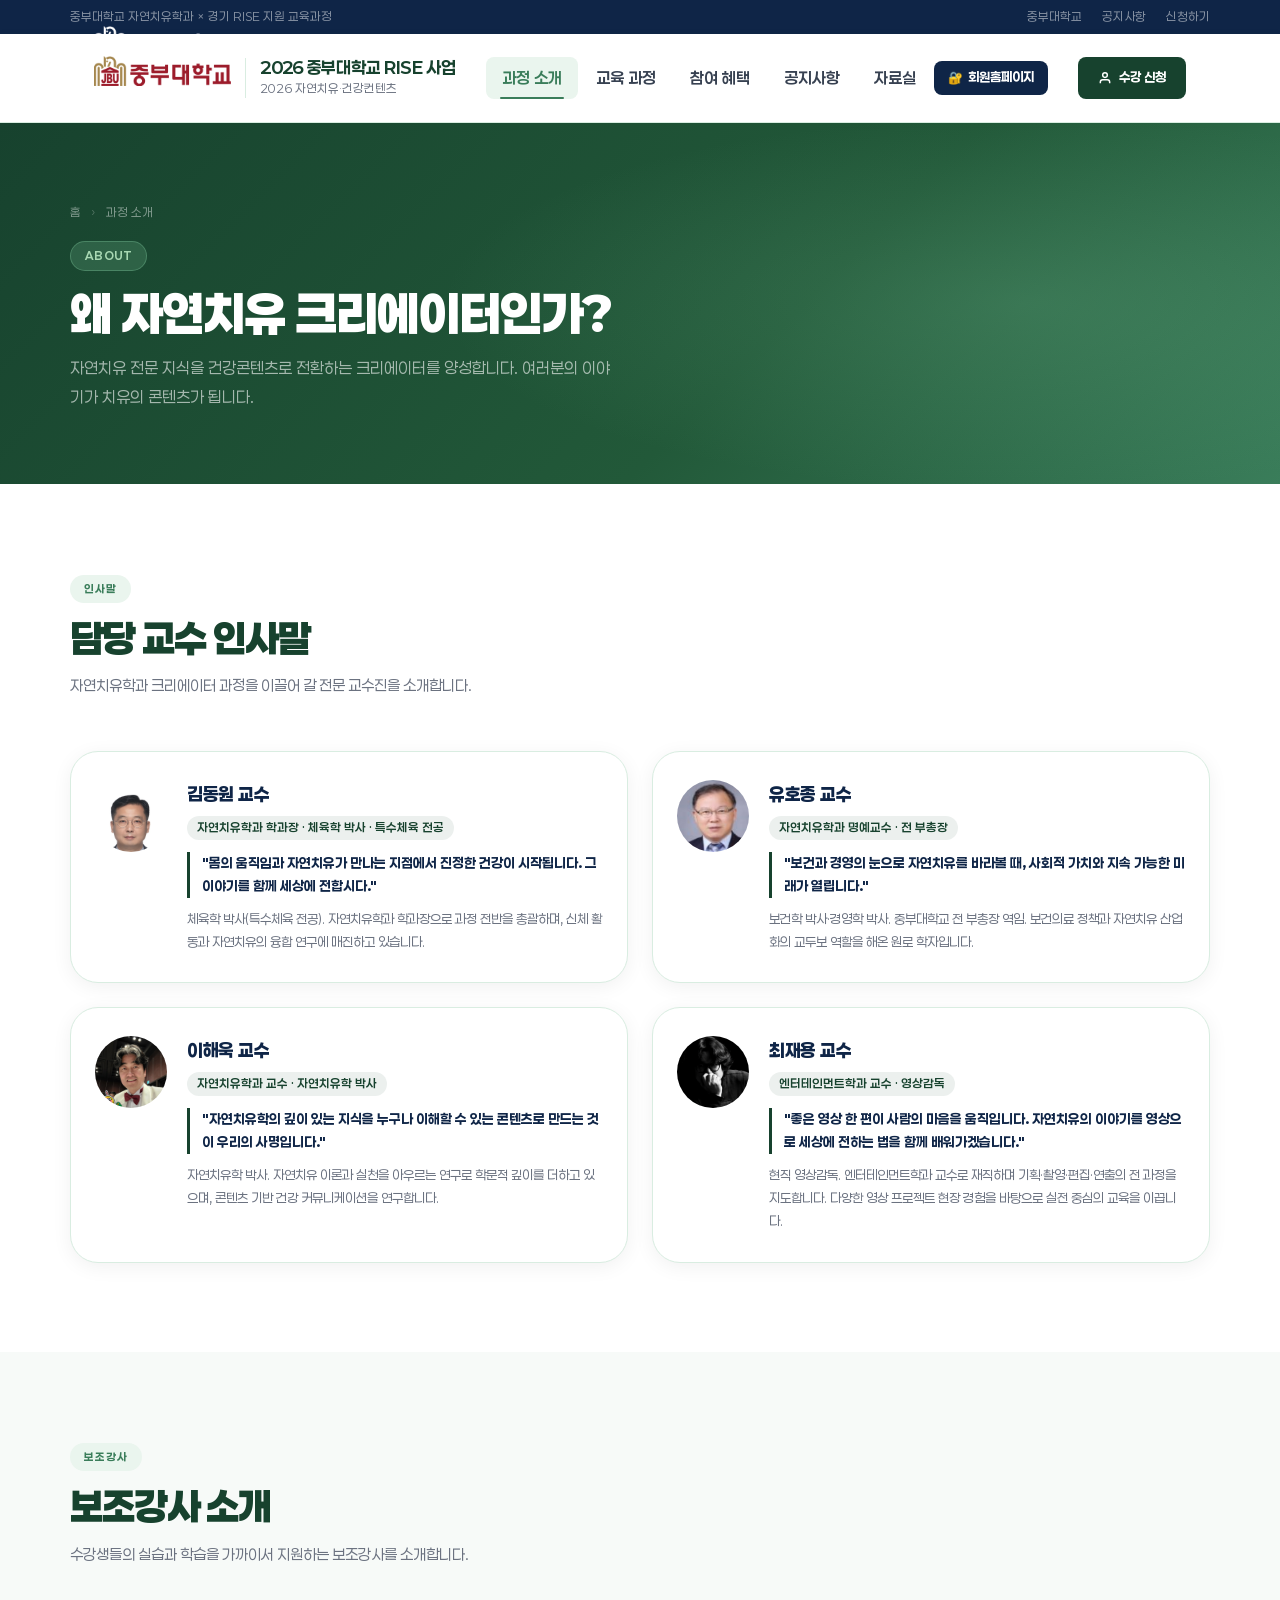
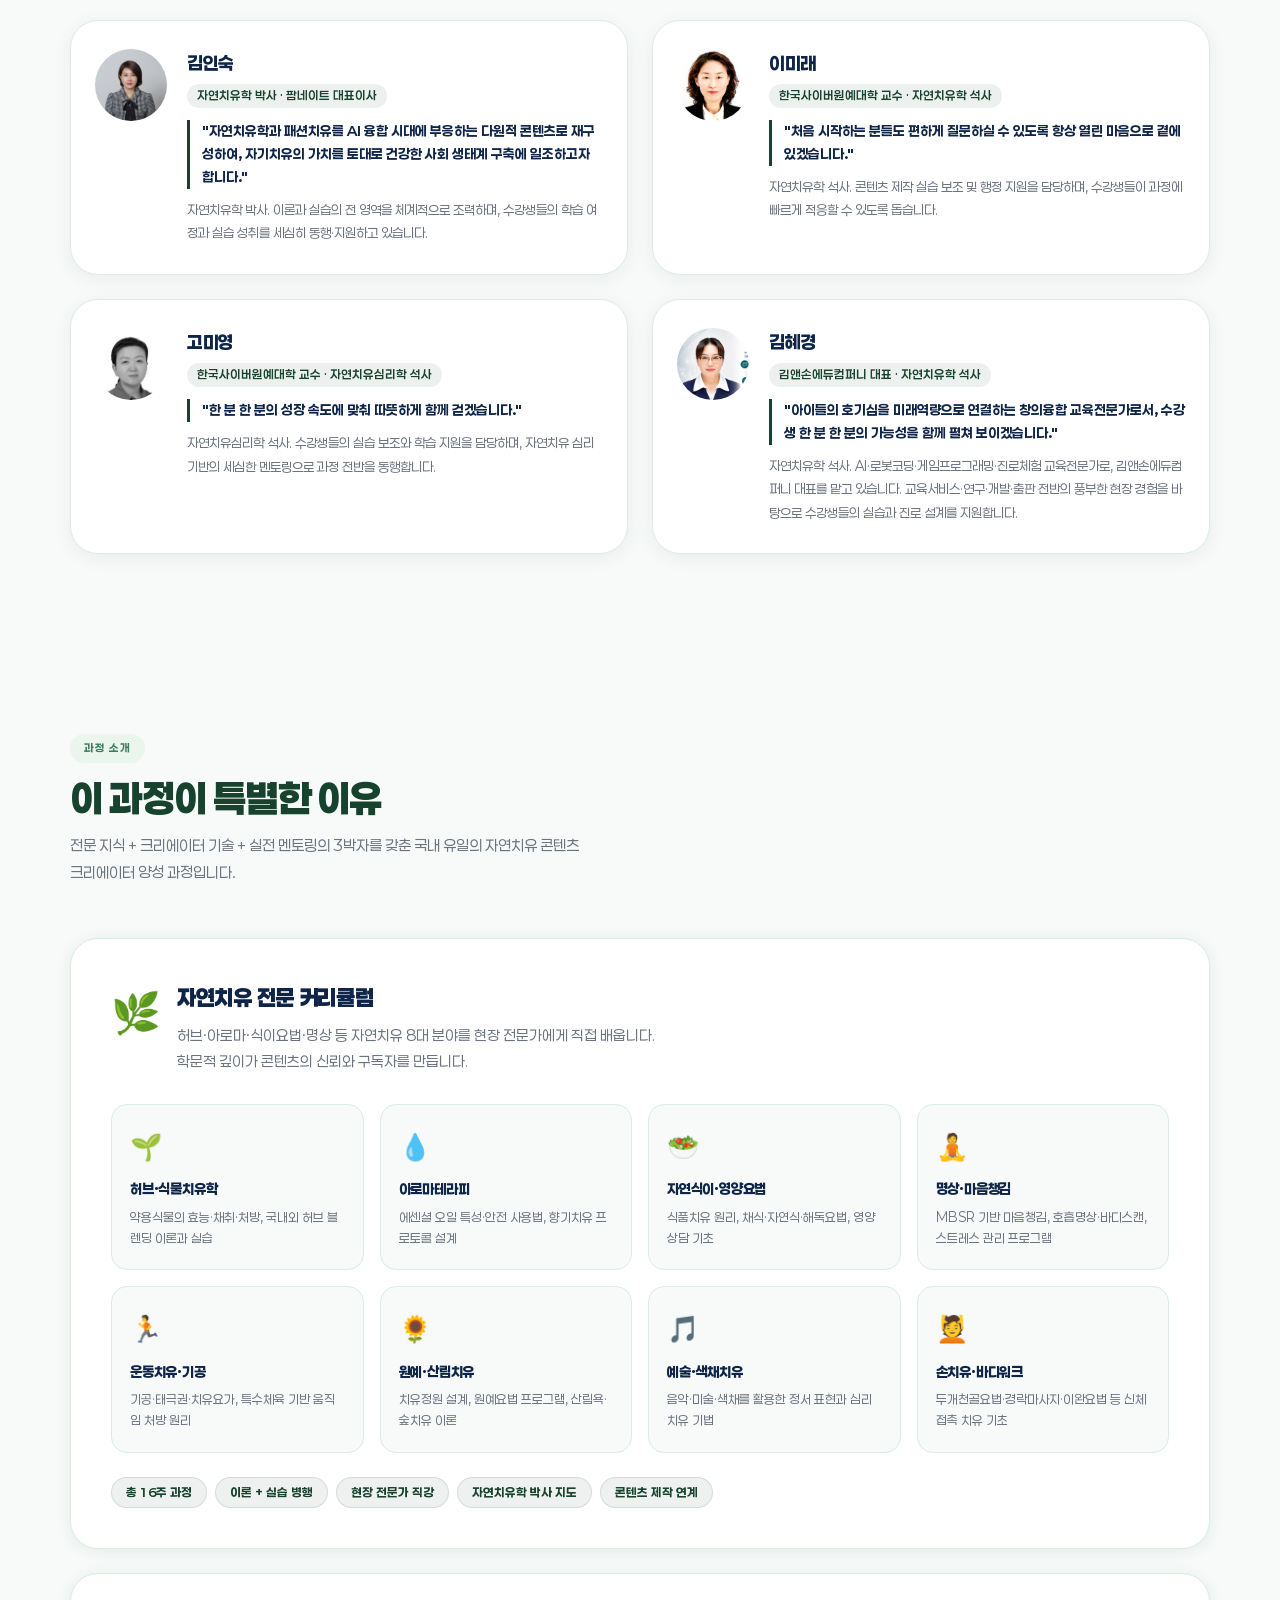
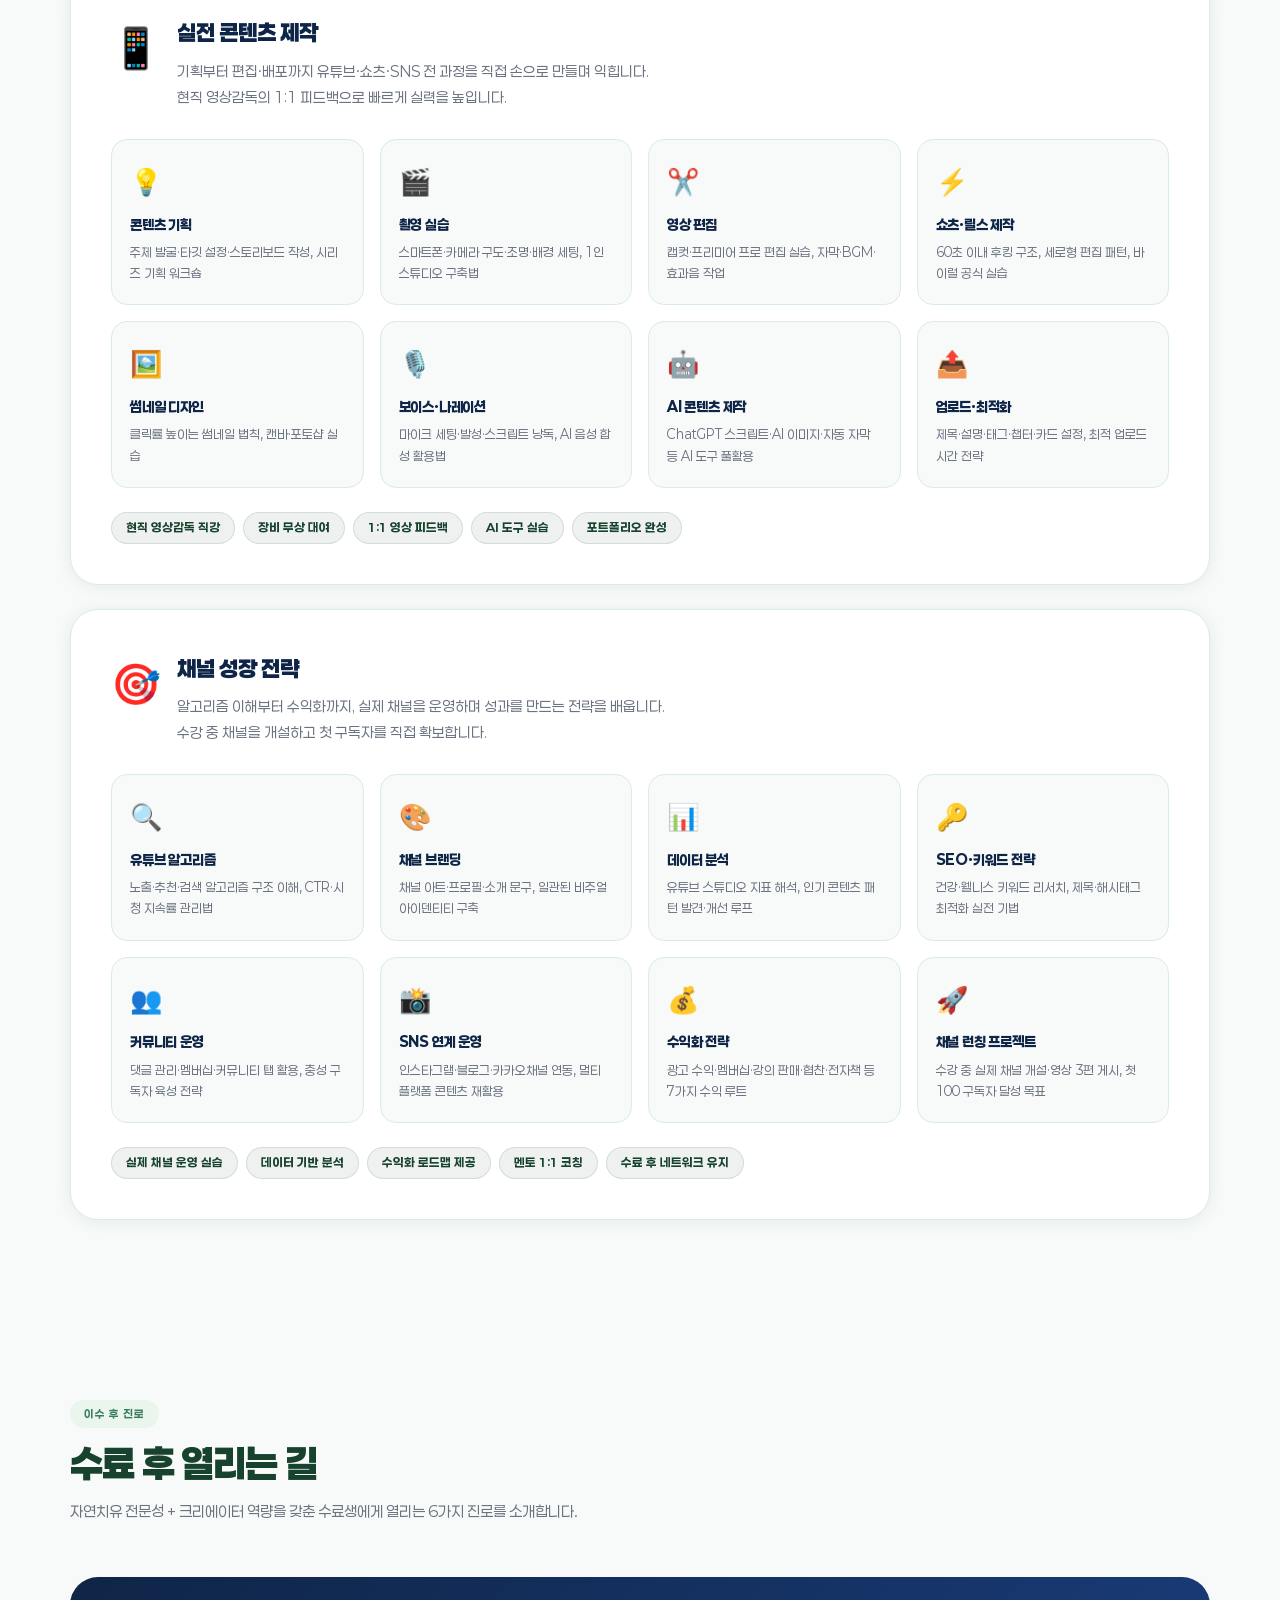
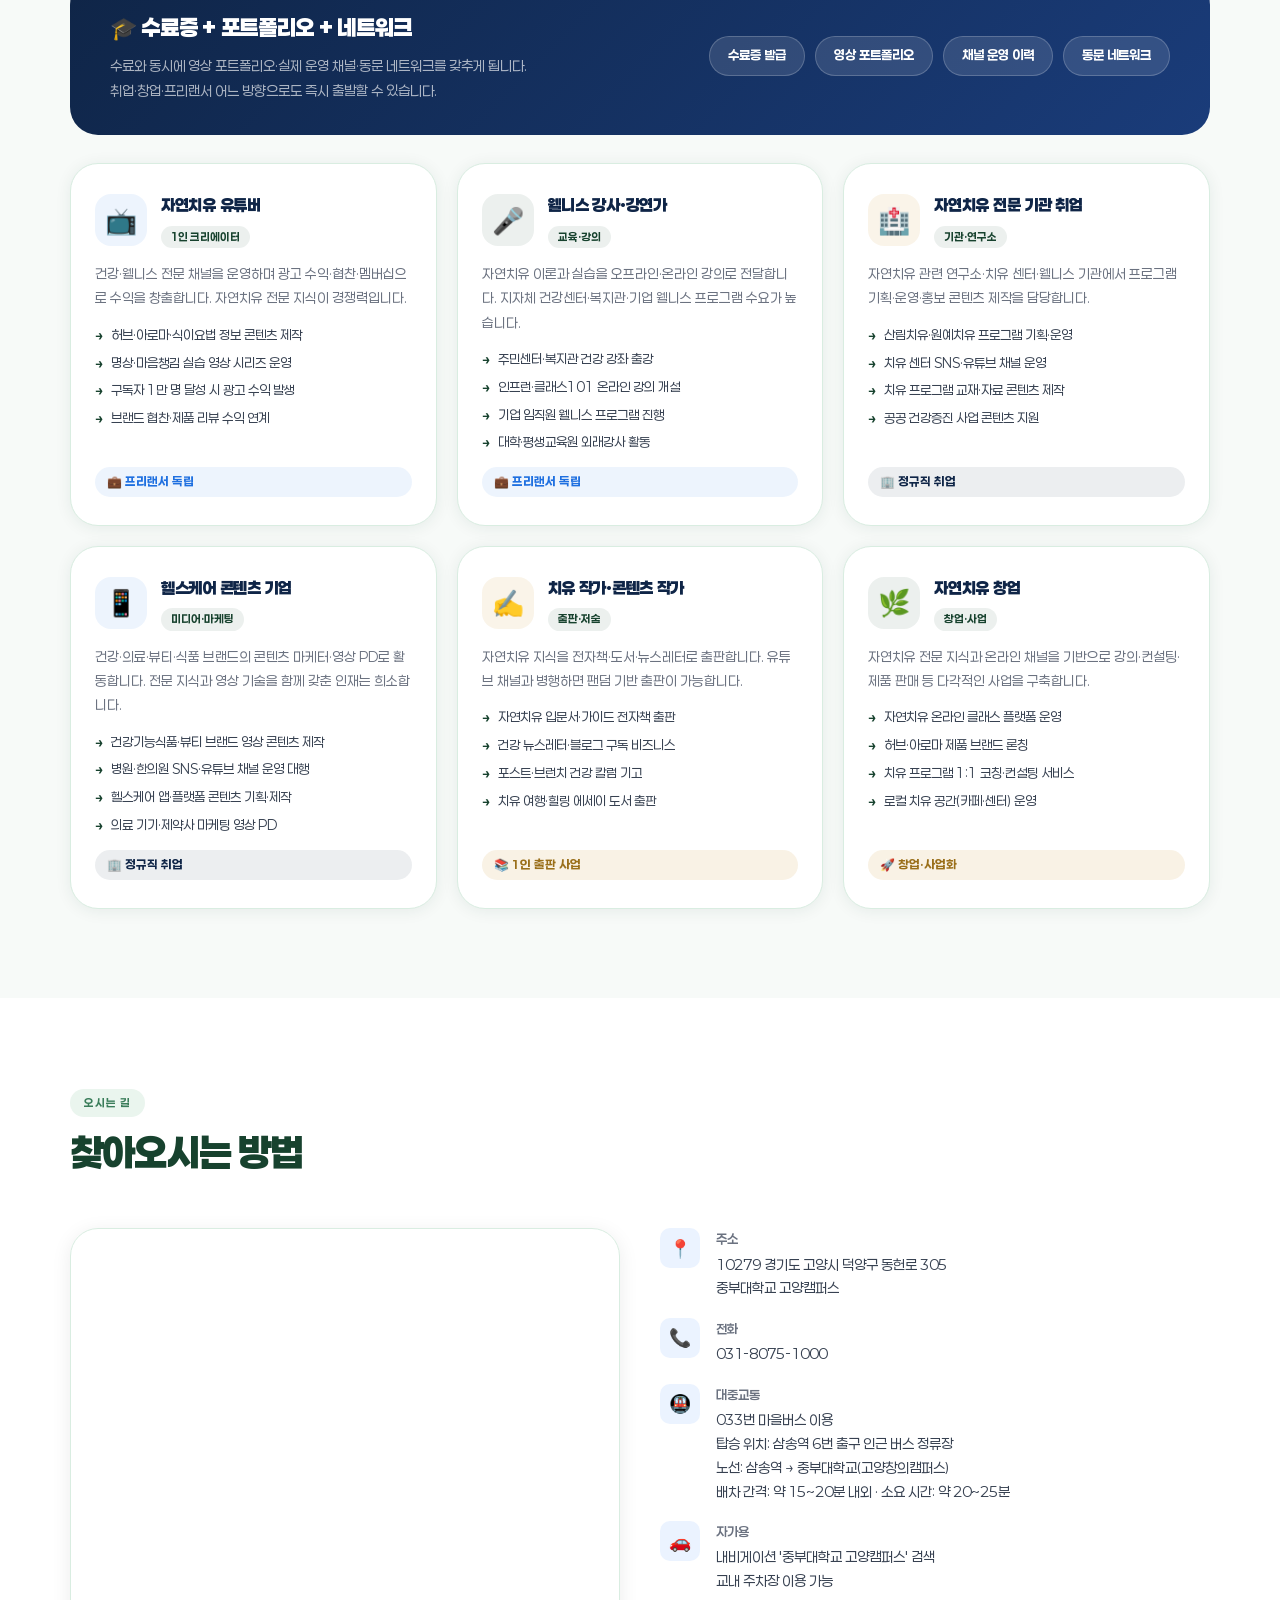
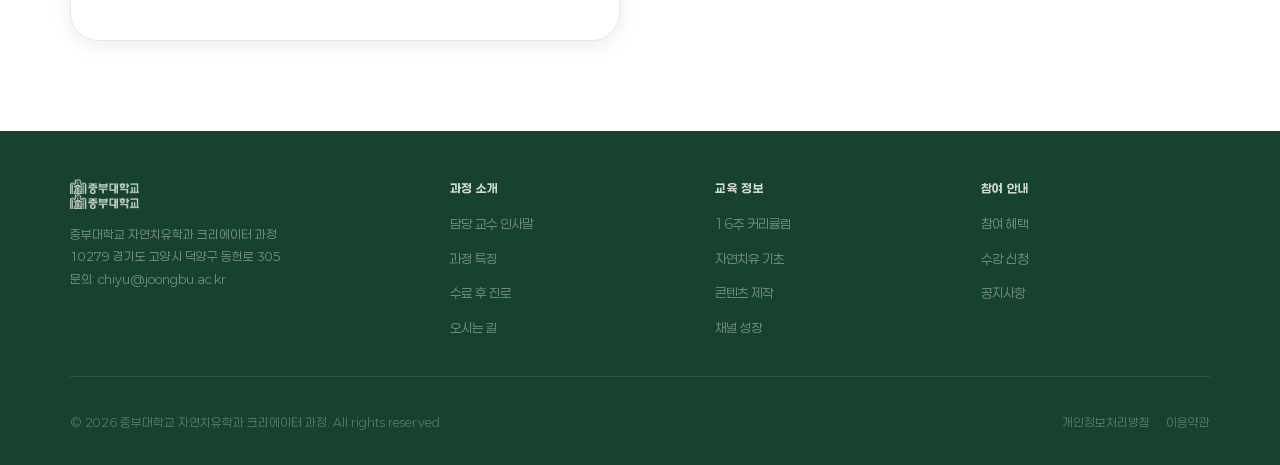
==== commit 19faa1ef: "feat: 김혜경 보조강사 프로필 추가 - 김앤손에듀컴퍼니 대표 · 자연치유학 석사 - AI·로봇코딩·게임프로그래밍·진로체험 교육전문가 - 고미영 보조강사 카드 다음에 배치 - 영" ====
--- a/about.html
+++ b/about.html
@@ -312,6 +312,16 @@
           <div class="prof-title">한국사이버원예대학 교수 · 자연치유심리학 석사</div>
           <blockquote class="prof-quote">"한 분 한 분의 성장 속도에 맞춰 따뜻하게 함께 걷겠습니다."</blockquote>
           <p class="prof-bio">자연치유심리학 석사. 수강생들의 실습 보조와 학습 지원을 담당하며, 자연치유 심리 기반의 세심한 멘토링으로 과정 전반을 동행합니다.</p>
+        </div>
+      </div>
+
+      <div class="prof-card">
+        <img class="prof-avatar" src="images/asst-kim-hyekyung.jpeg" alt="김혜경 보조강사" style="object-position: center 20%;">
+        <div class="prof-info">
+          <div class="prof-name">김혜경</div>
+          <div class="prof-title">김앤손에듀컴퍼니 대표 · 자연치유학 석사</div>
+          <blockquote class="prof-quote">"아이들의 호기심을 미래역량으로 연결하는 창의융합 교육전문가로서, 수강생 한 분 한 분의 가능성을 함께 펼쳐 보이겠습니다."</blockquote>
+          <p class="prof-bio">자연치유학 석사. AI·로봇코딩·게임프로그래밍·진로체험 교육전문가로, 김앤손에듀컴퍼니 대표를 맡고 있습니다. 교육서비스·연구·개발·출판 전반의 풍부한 현장 경험을 바탕으로 수강생들의 실습과 진로 설계를 지원합니다.</p>
         </div>
       </div>
 
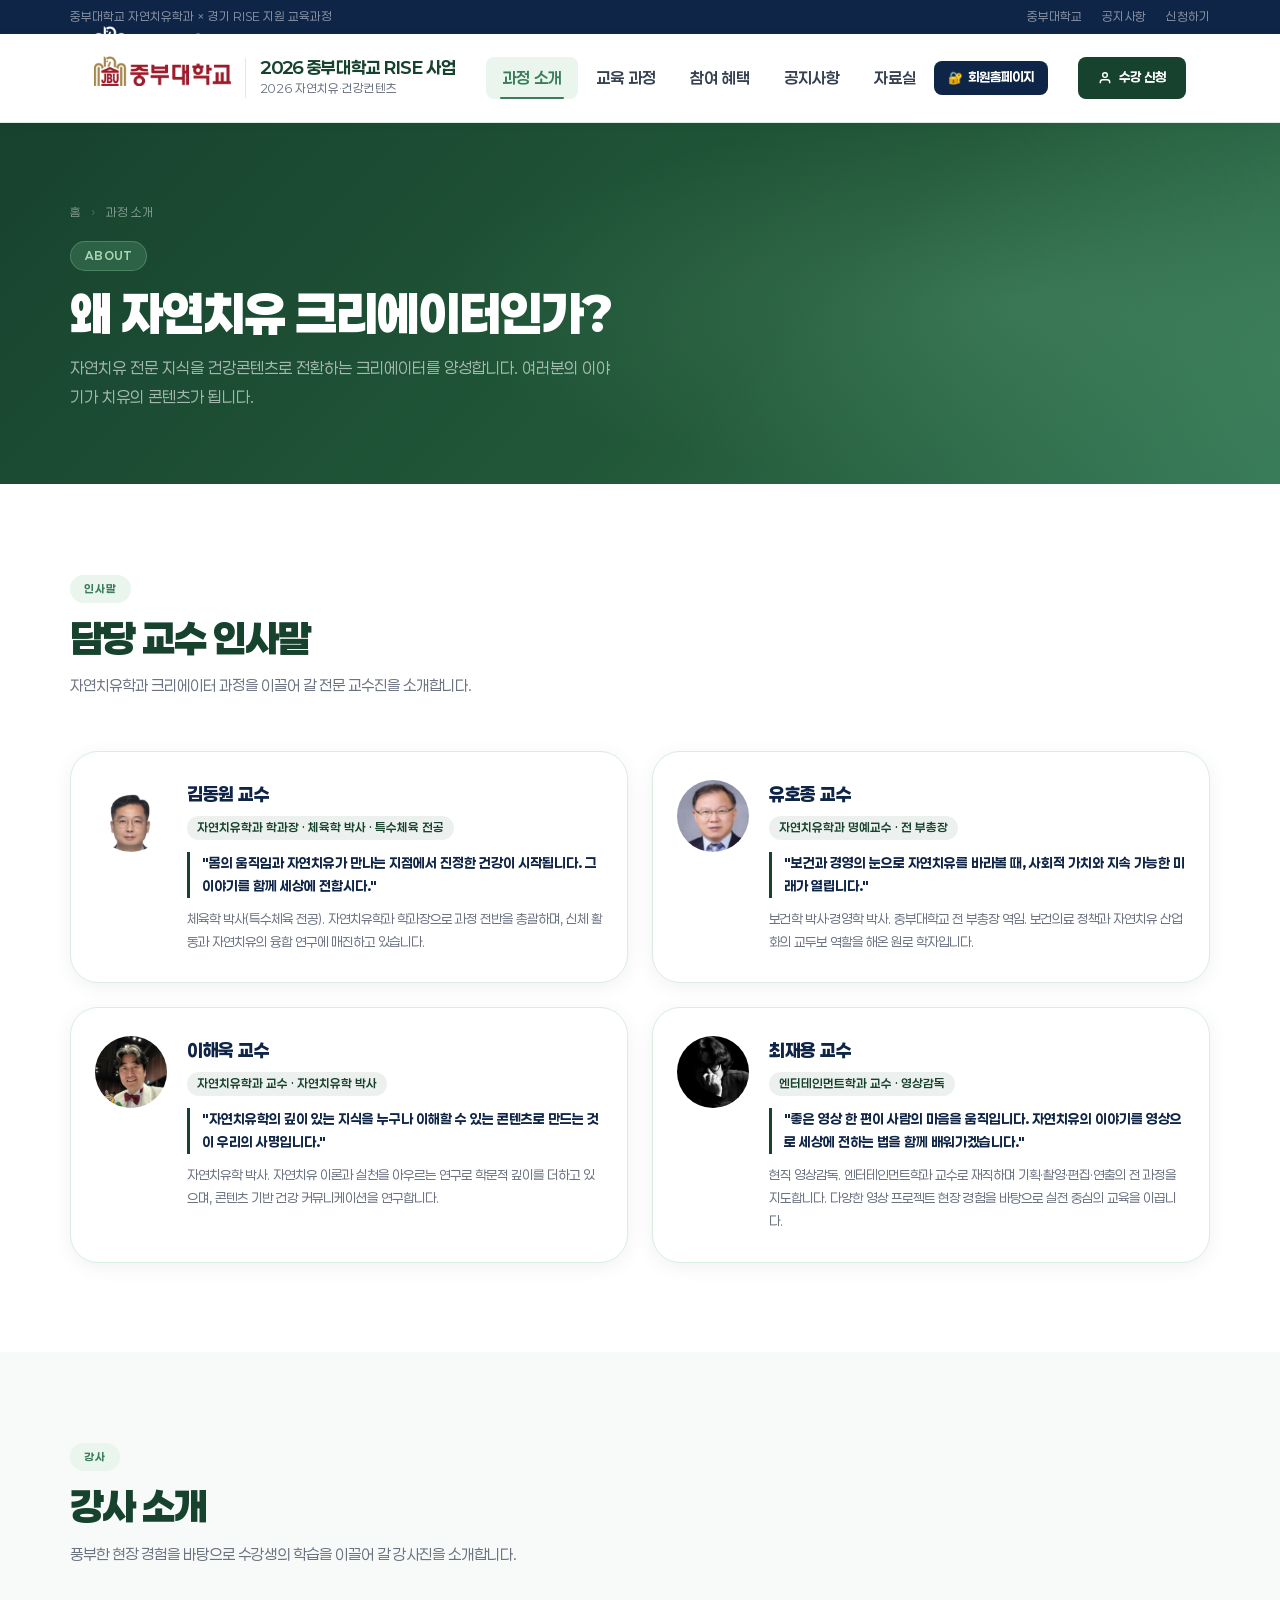
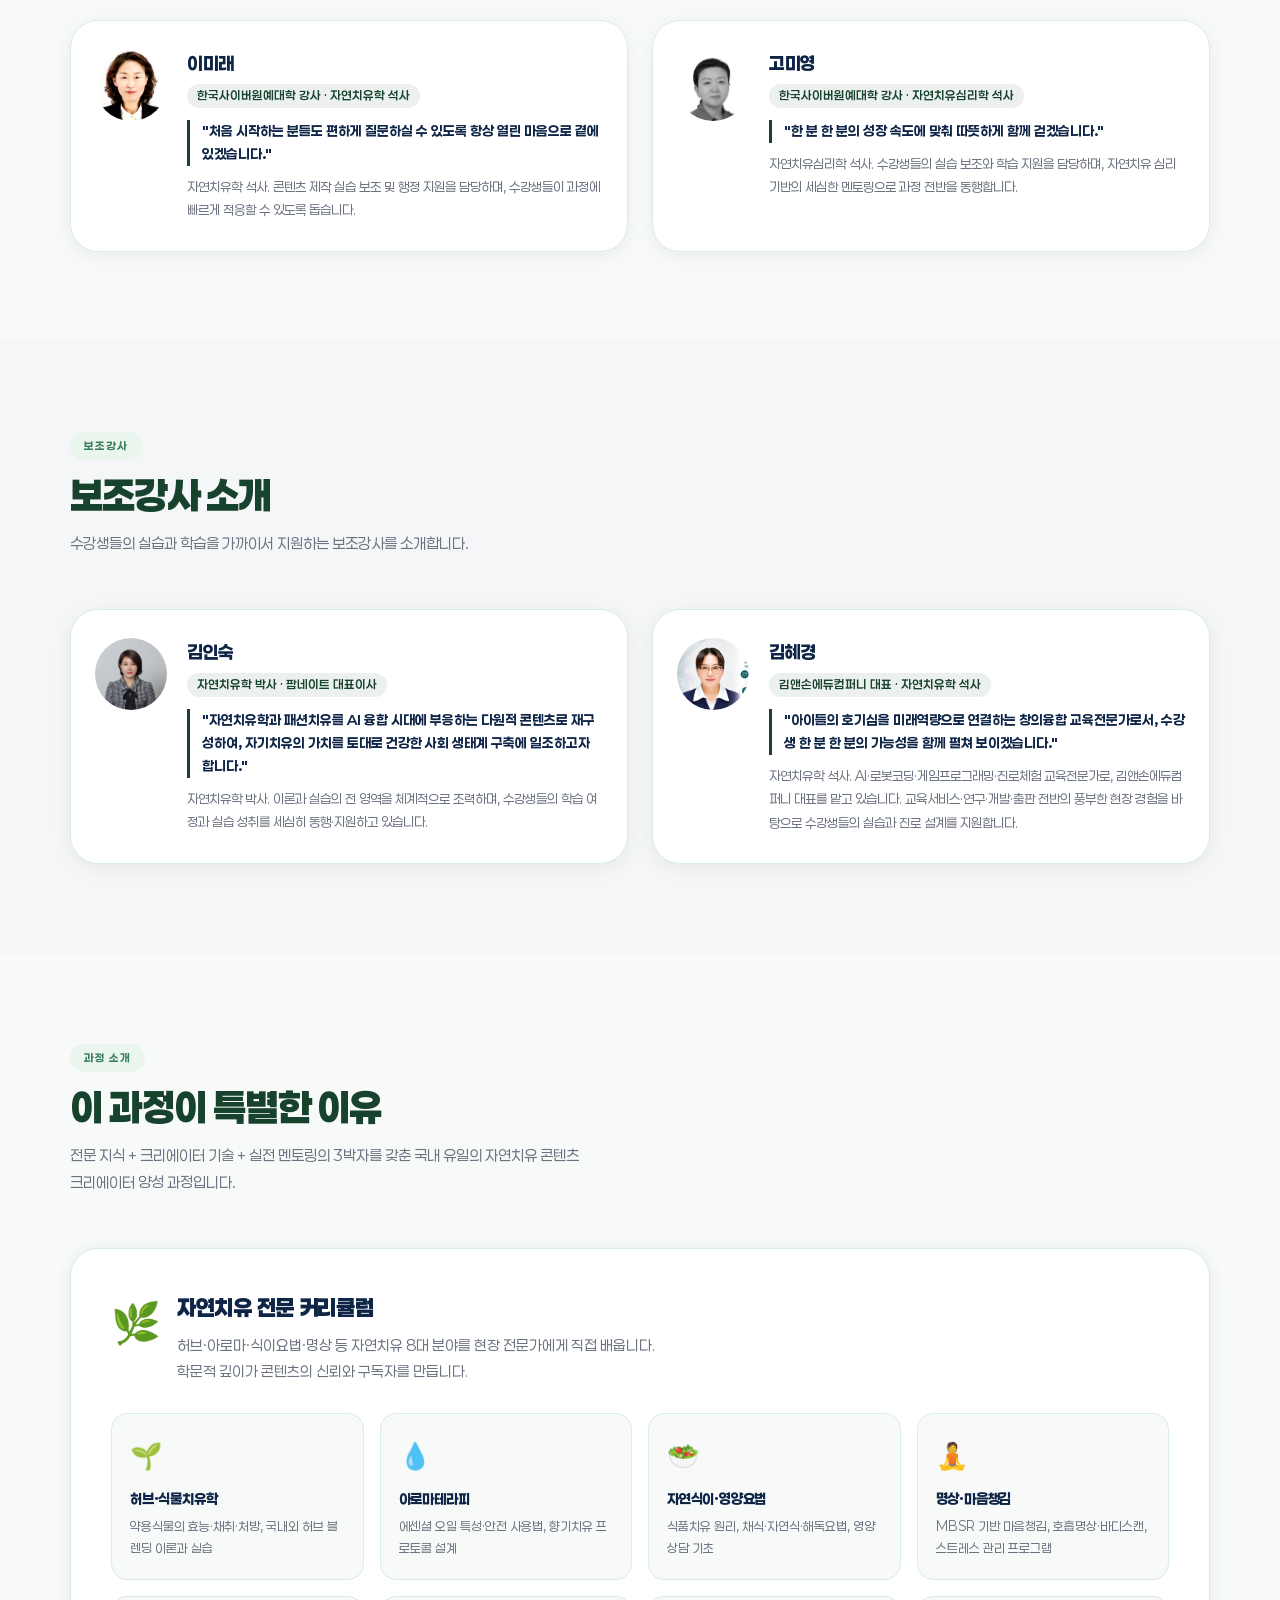
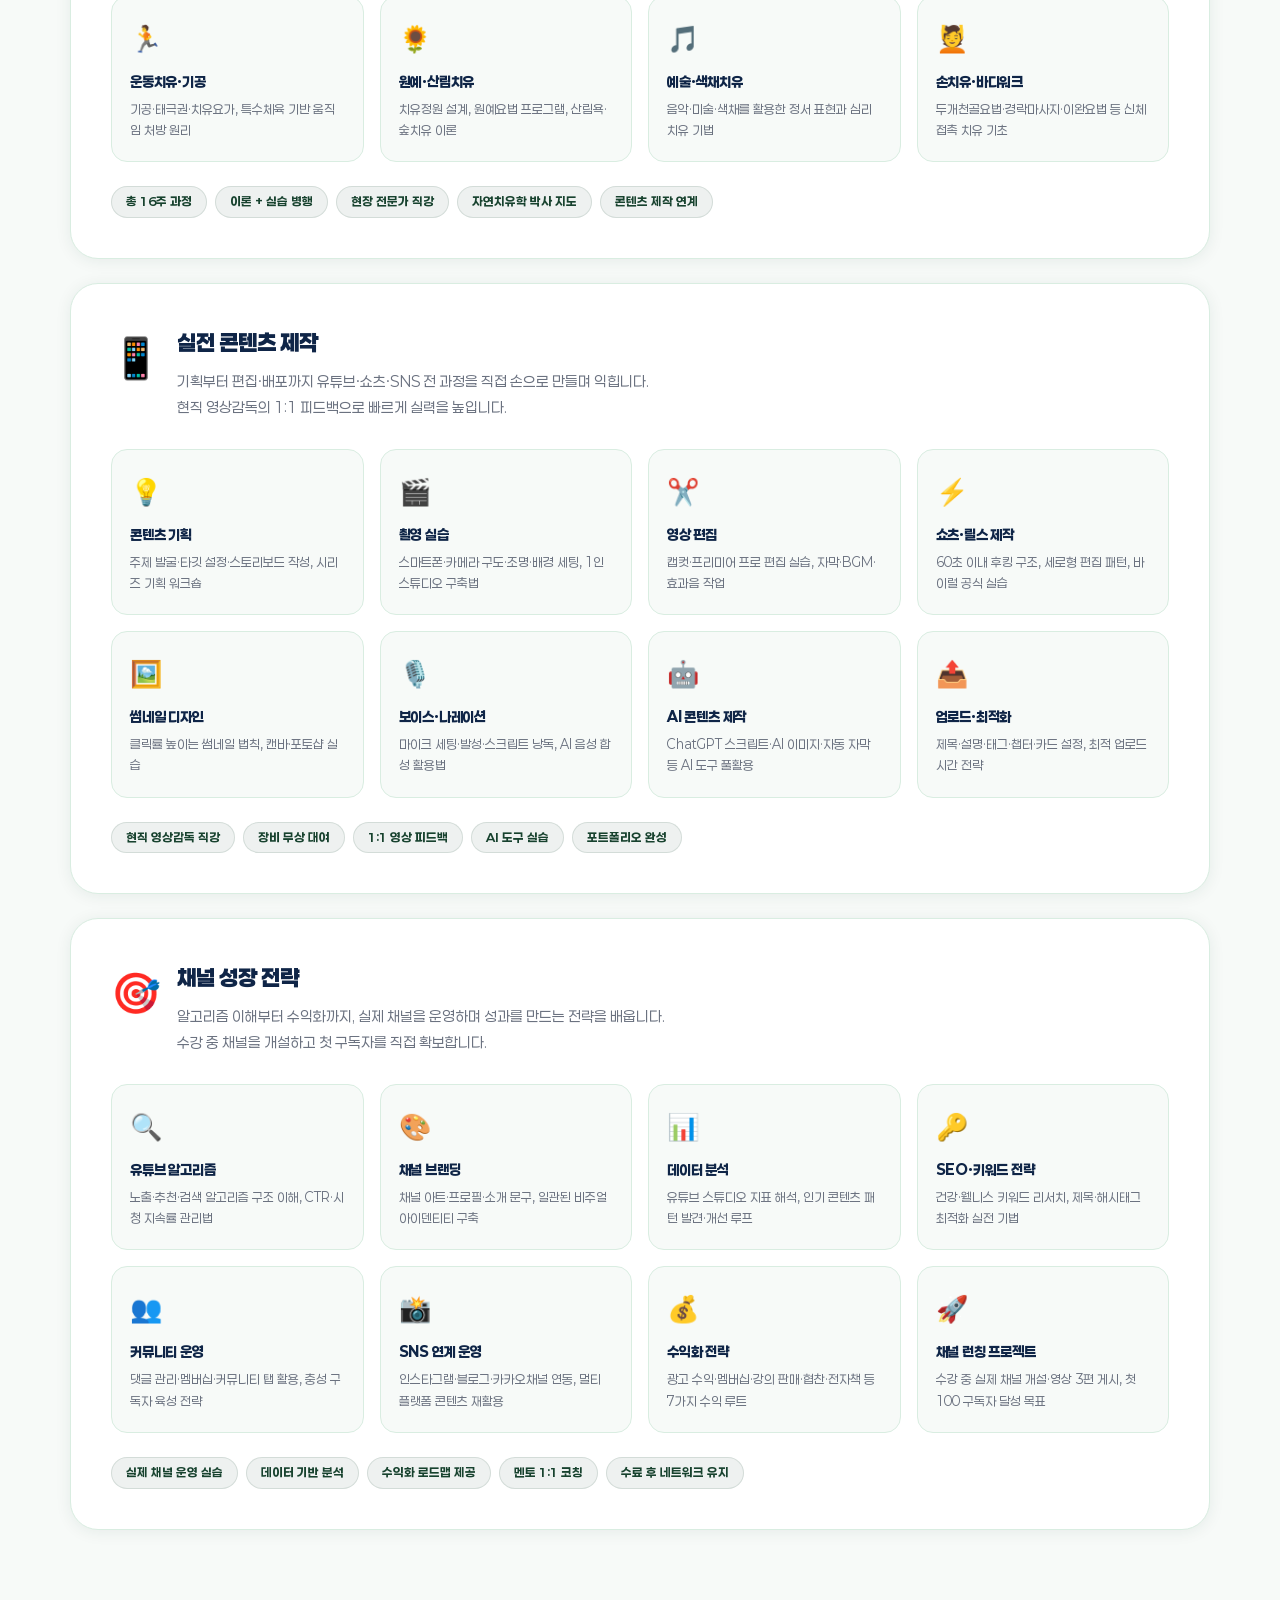
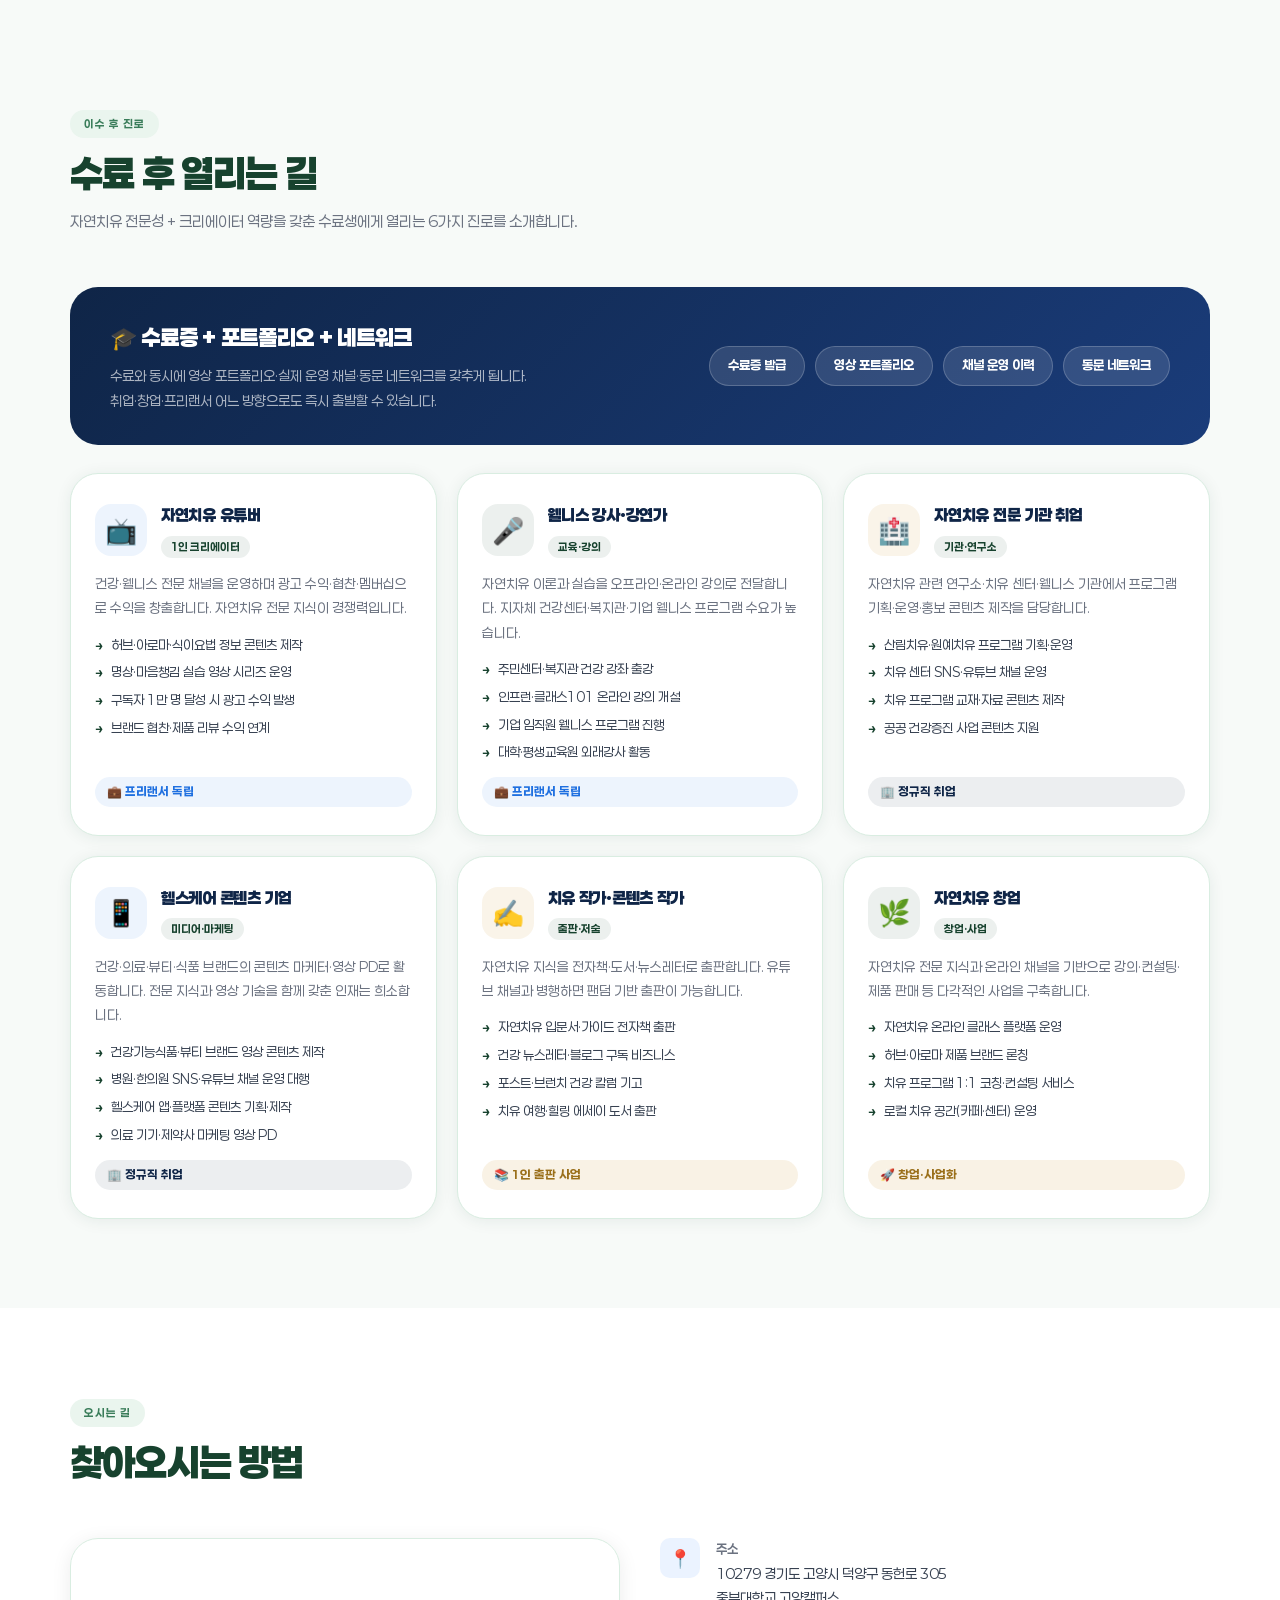
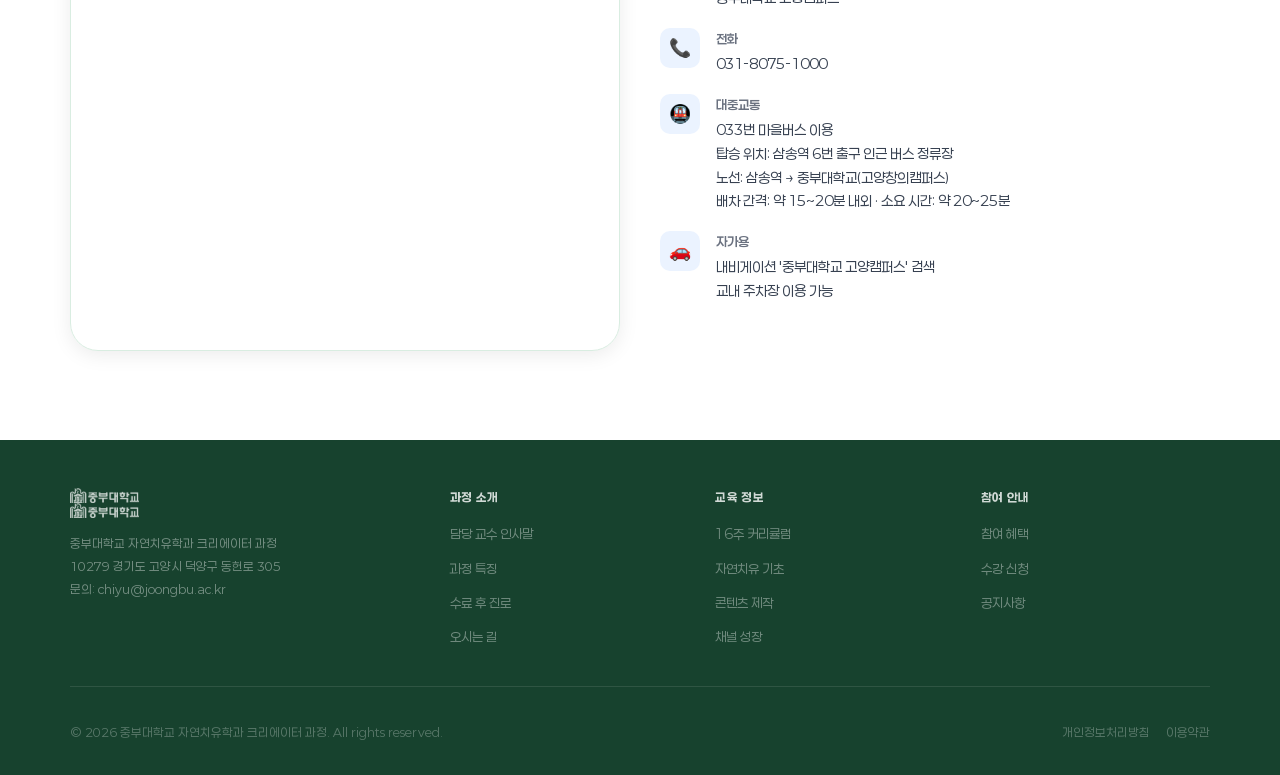
==== commit 66e075f0: "feat: 이미래·고미영 직함 보조강사→강사 변경 및 강사 섹션 분리" ====
--- a/about.html
+++ b/about.html
@@ -275,8 +275,43 @@
   </div>
 </section>
 
+<!-- 강사 -->
+<section class="greeting" id="instructors" style="background: var(--cream);">
+  <div class="section-inner">
+    <div class="section-header">
+      <div class="section-tag">강사</div>
+      <h2>강사 소개</h2>
+      <p>풍부한 현장 경험을 바탕으로 수강생의 학습을 이끌어 갈 강사진을 소개합니다.</p>
+    </div>
+    <div class="prof-grid">
+
+      <div class="prof-card">
+        <img class="prof-avatar" src="images/asst-lee-mirae.jpeg" alt="이미래 강사" style="object-position: center 20%;">
+        <div class="prof-info">
+          <div class="prof-name">이미래</div>
+          <div class="prof-title">한국사이버원예대학 강사 · 자연치유학 석사</div>
+          <blockquote class="prof-quote">"처음 시작하는 분들도 편하게 질문하실 수 있도록 항상 열린 마음으로 곁에 있겠습니다."</blockquote>
+          <p class="prof-bio">자연치유학 석사. 콘텐츠 제작 실습 보조 및 행정 지원을 담당하며, 수강생들이 과정에 빠르게 적응할 수 있도록 돕습니다.</p>
+        </div>
+      </div>
+
+      <div class="prof-card">
+        <img class="prof-avatar" src="images/asst-ko-miyoung.jpeg" alt="고미영 강사" style="object-position: center 20%;">
+        <div class="prof-info">
+          <div class="prof-name">고미영</div>
+          <div class="prof-title">한국사이버원예대학 강사 · 자연치유심리학 석사</div>
+          <blockquote class="prof-quote">"한 분 한 분의 성장 속도에 맞춰 따뜻하게 함께 걷겠습니다."</blockquote>
+          <p class="prof-bio">자연치유심리학 석사. 수강생들의 실습 보조와 학습 지원을 담당하며, 자연치유 심리 기반의 세심한 멘토링으로 과정 전반을 동행합니다.</p>
+        </div>
+      </div>
+
+    </div>
+
+  </div>
+</section>
+
 <!-- 보조강사 -->
-<section class="greeting" id="assistants" style="background: var(--cream);">
+<section class="greeting" id="assistants" style="background: #f4f6f8;">
   <div class="section-inner">
     <div class="section-header">
       <div class="section-tag">보조강사</div>
@@ -292,26 +327,6 @@
           <div class="prof-title">자연치유학 박사 · 팜네이트 대표이사</div>
           <blockquote class="prof-quote">"자연치유학과 패션치유를 AI 융합 시대에 부응하는 다원적 콘텐츠로 재구성하여, 자기치유의 가치를 토대로 건강한 사회 생태계 구축에 일조하고자 합니다."</blockquote>
           <p class="prof-bio">자연치유학 박사. 이론과 실습의 전 영역을 체계적으로 조력하며, 수강생들의 학습 여정과 실습 성취를 세심히 동행·지원하고 있습니다.</p>
-        </div>
-      </div>
-
-      <div class="prof-card">
-        <img class="prof-avatar" src="images/asst-lee-mirae.jpeg" alt="이미래 보조강사" style="object-position: center 20%;">
-        <div class="prof-info">
-          <div class="prof-name">이미래</div>
-          <div class="prof-title">한국사이버원예대학 교수 · 자연치유학 석사</div>
-          <blockquote class="prof-quote">"처음 시작하는 분들도 편하게 질문하실 수 있도록 항상 열린 마음으로 곁에 있겠습니다."</blockquote>
-          <p class="prof-bio">자연치유학 석사. 콘텐츠 제작 실습 보조 및 행정 지원을 담당하며, 수강생들이 과정에 빠르게 적응할 수 있도록 돕습니다.</p>
-        </div>
-      </div>
-
-      <div class="prof-card">
-        <img class="prof-avatar" src="images/asst-ko-miyoung.jpeg" alt="고미영 보조강사" style="object-position: center 20%;">
-        <div class="prof-info">
-          <div class="prof-name">고미영</div>
-          <div class="prof-title">한국사이버원예대학 교수 · 자연치유심리학 석사</div>
-          <blockquote class="prof-quote">"한 분 한 분의 성장 속도에 맞춰 따뜻하게 함께 걷겠습니다."</blockquote>
-          <p class="prof-bio">자연치유심리학 석사. 수강생들의 실습 보조와 학습 지원을 담당하며, 자연치유 심리 기반의 세심한 멘토링으로 과정 전반을 동행합니다.</p>
         </div>
       </div>
 
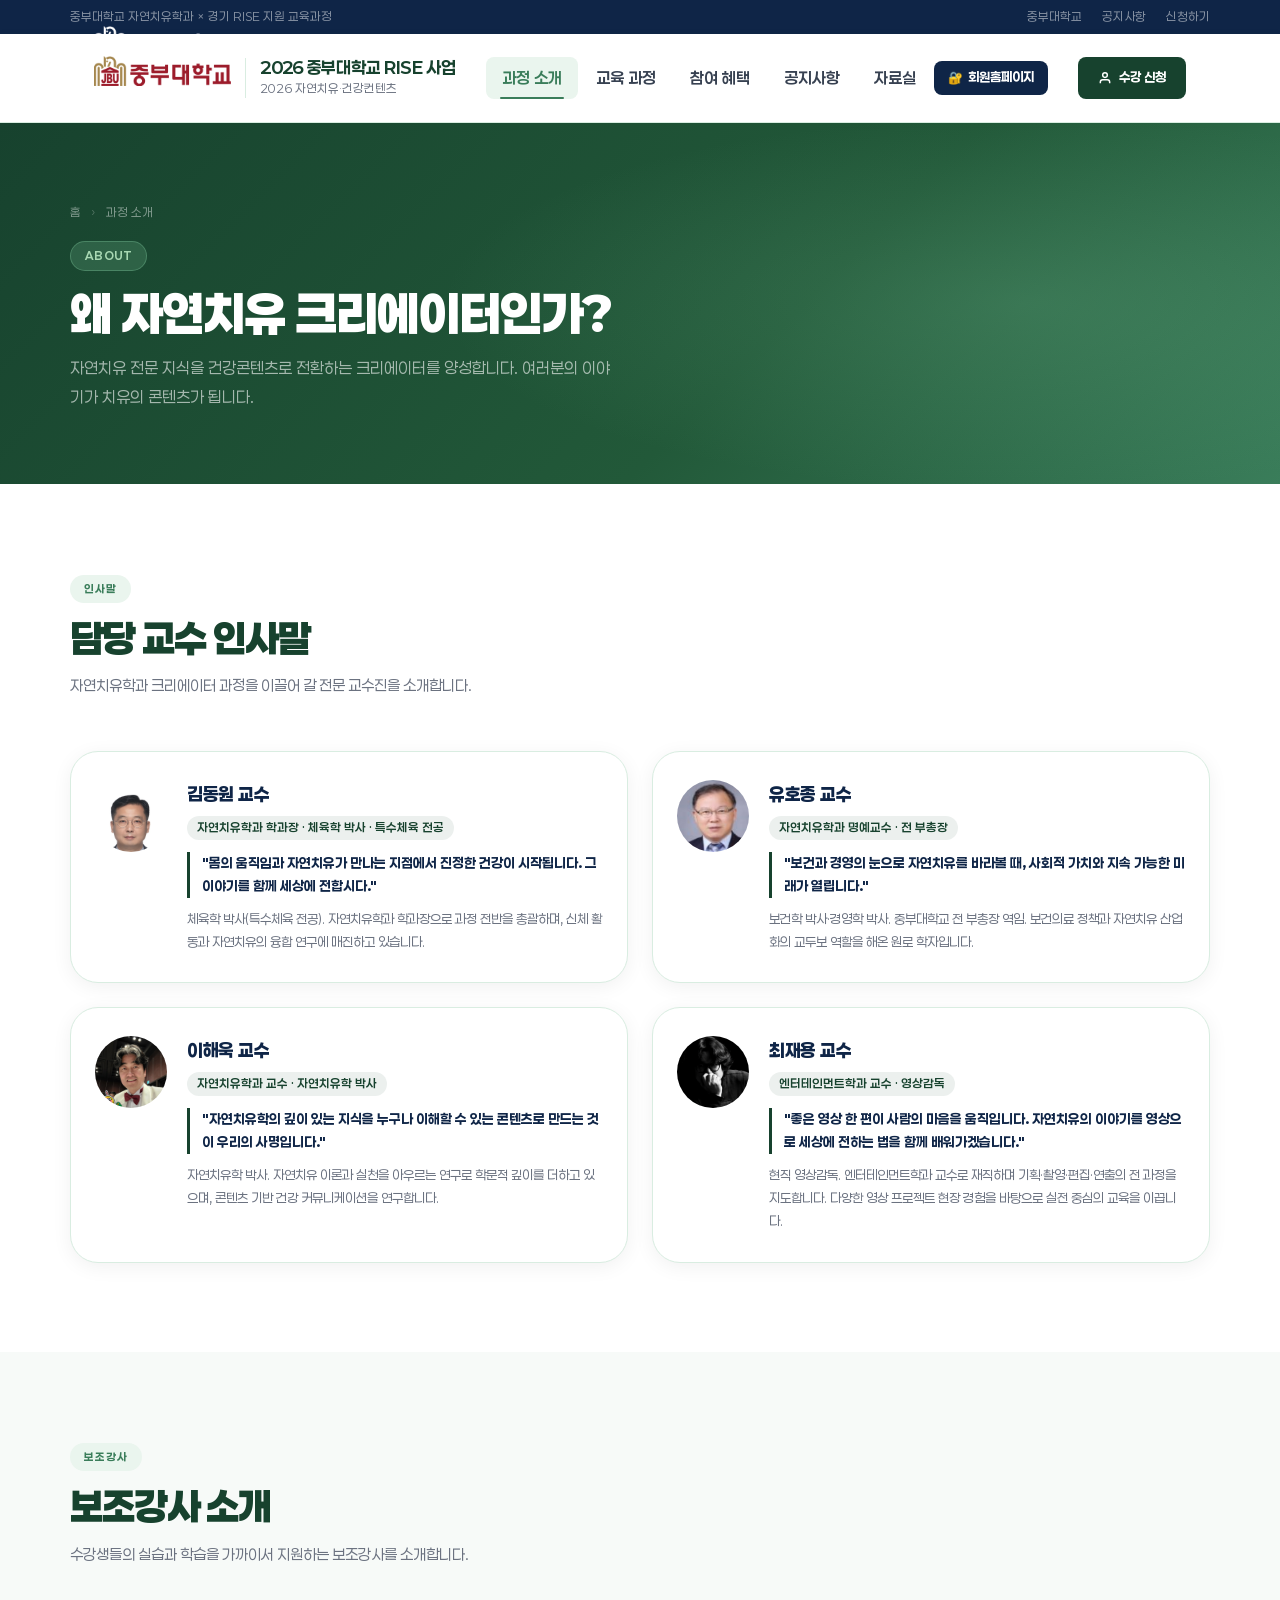
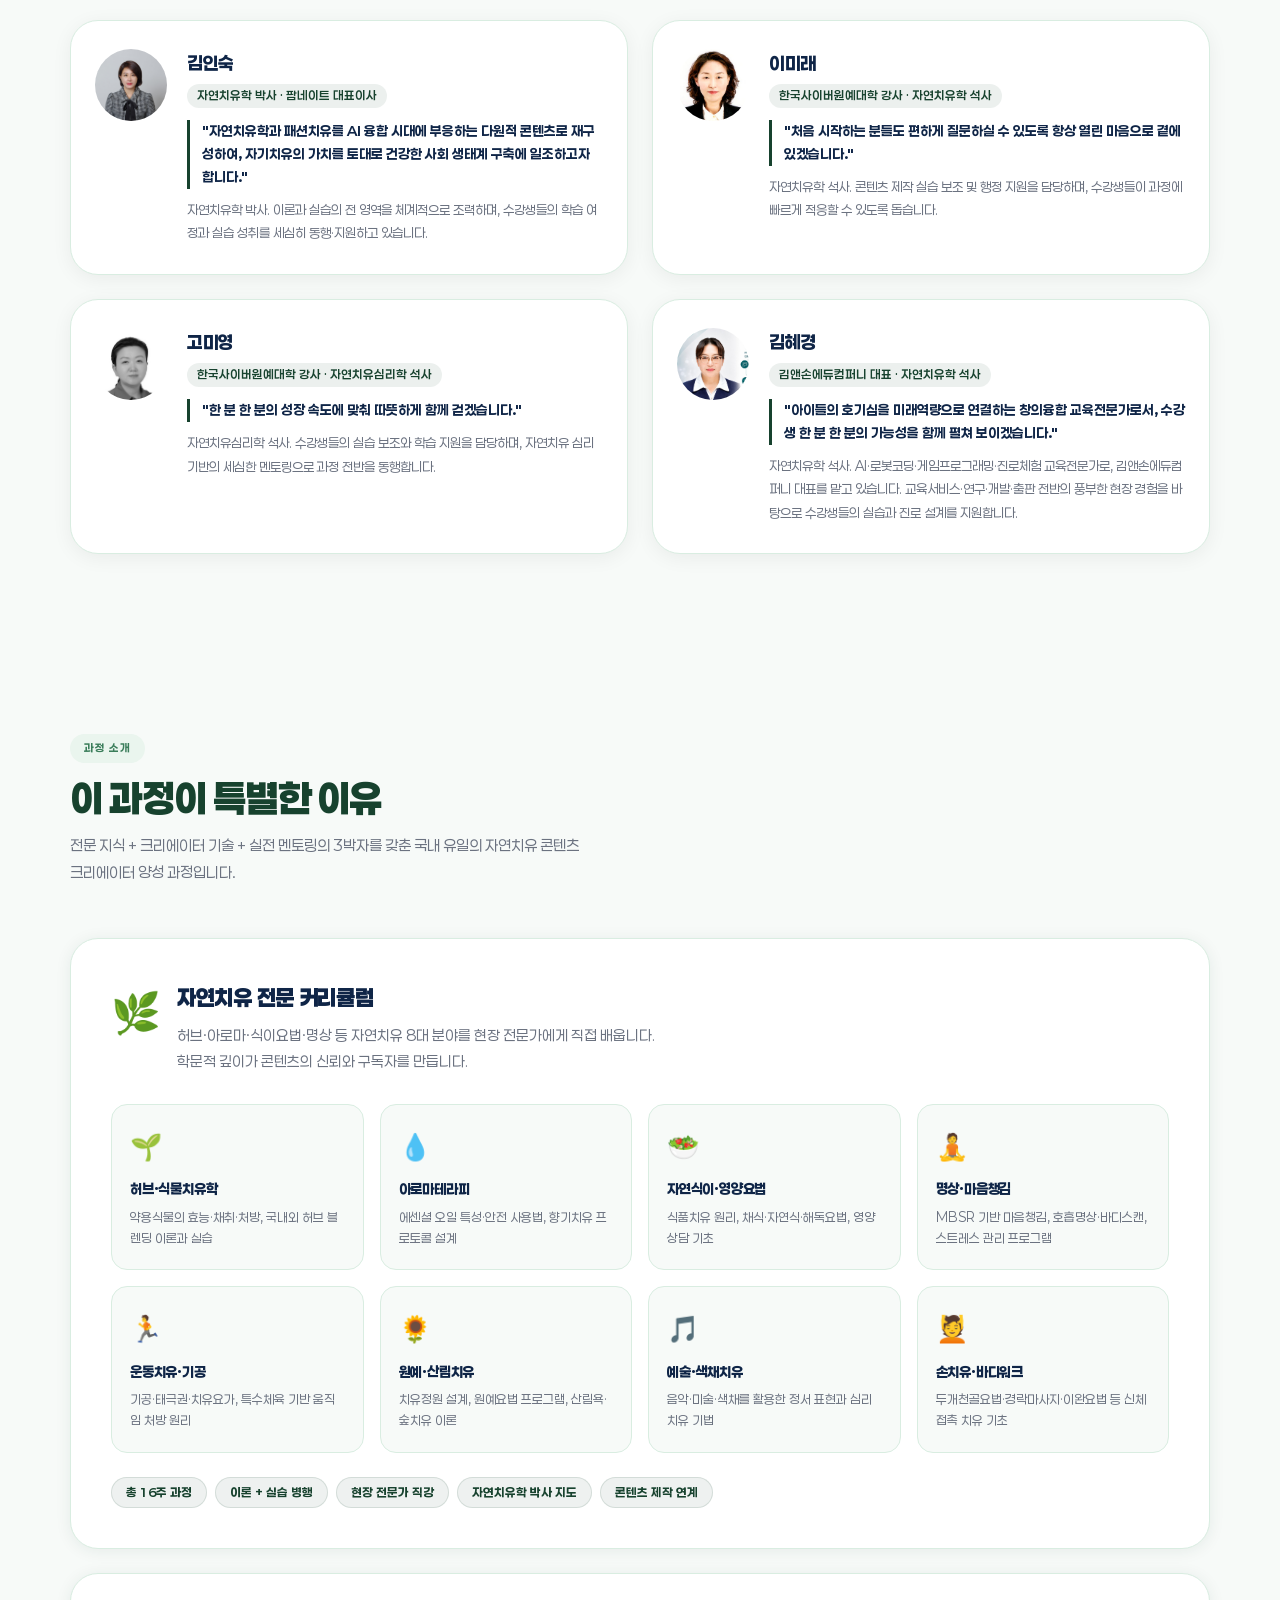
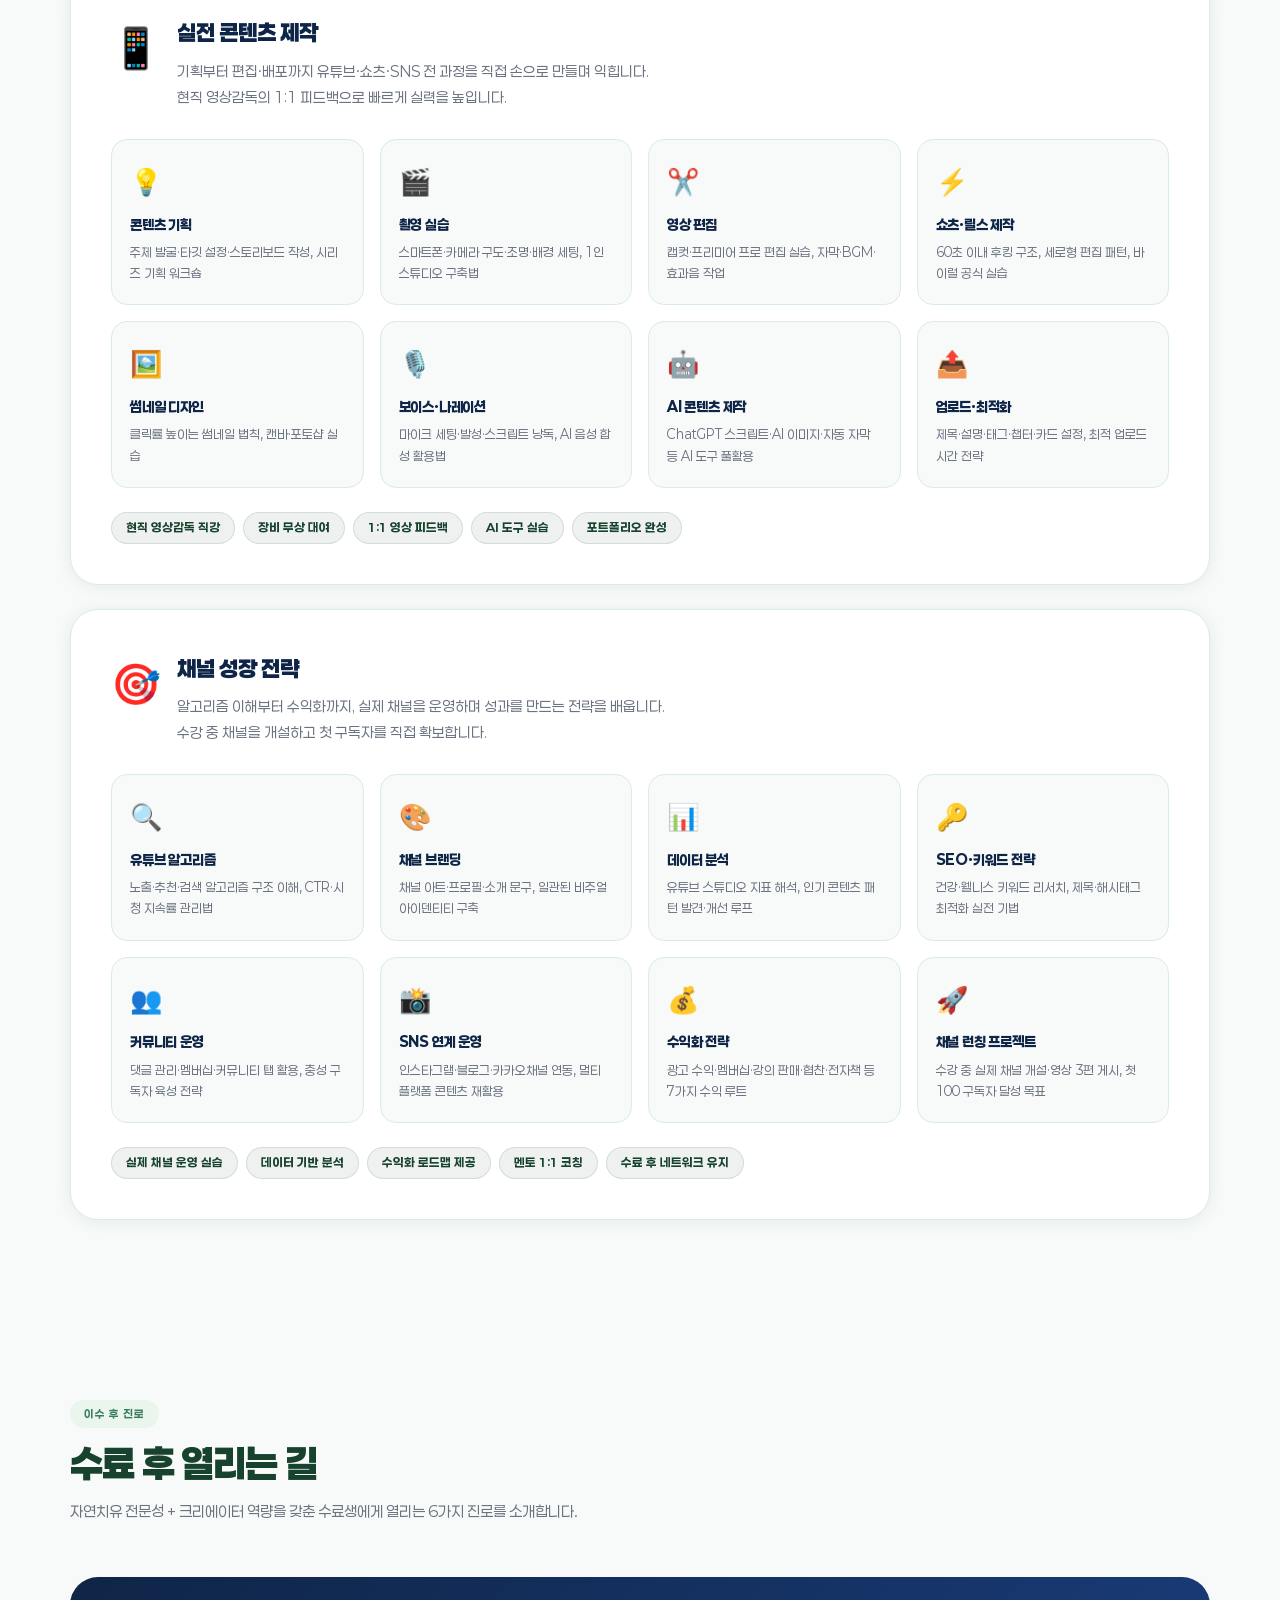
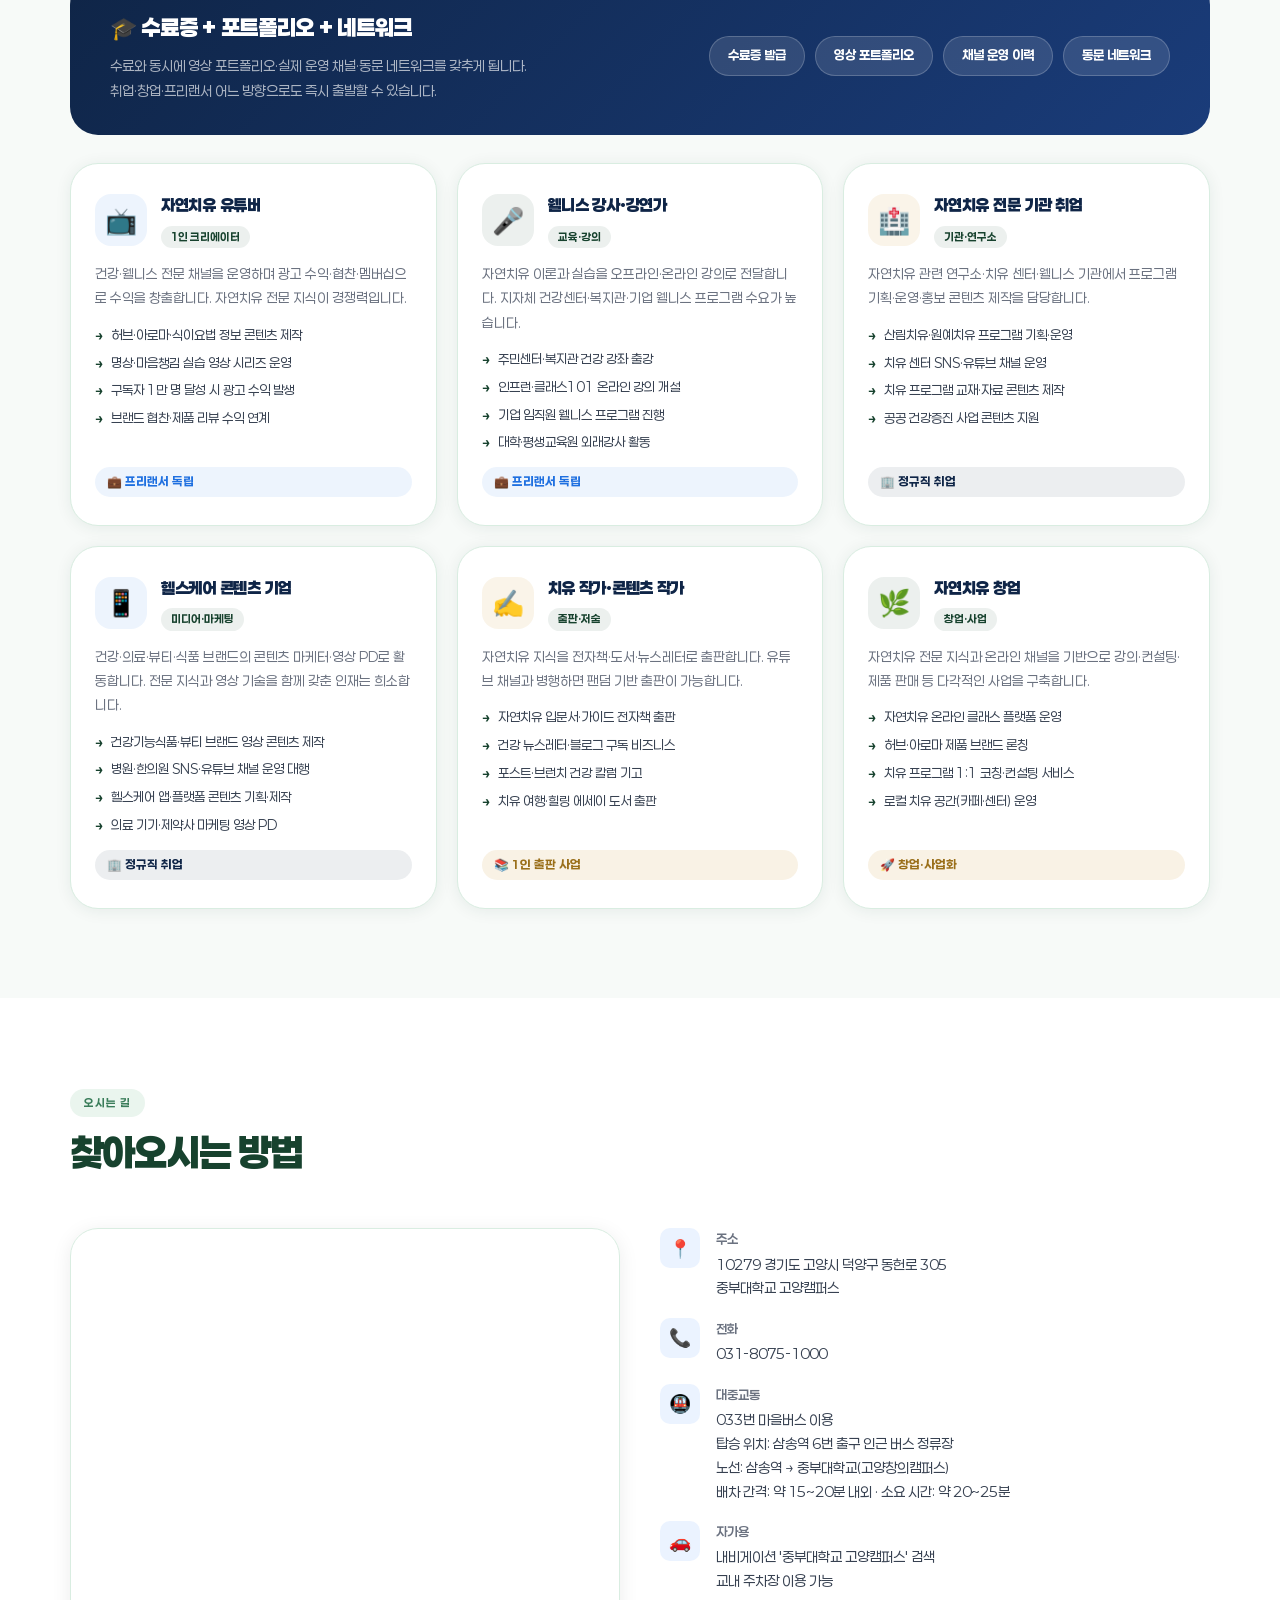
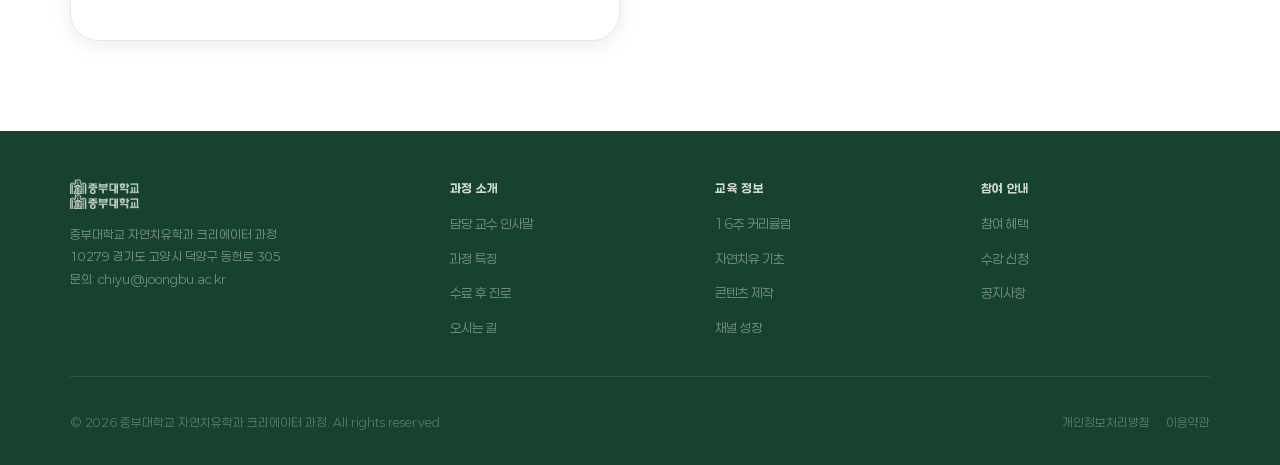
==== commit 87e98446: "fix: 보조강사 섹션 원복, 이미래·고미영 직함만 한국사이버원예대학 강사로 수정" ====
--- a/about.html
+++ b/about.html
@@ -275,43 +275,8 @@
   </div>
 </section>
 
-<!-- 강사 -->
-<section class="greeting" id="instructors" style="background: var(--cream);">
-  <div class="section-inner">
-    <div class="section-header">
-      <div class="section-tag">강사</div>
-      <h2>강사 소개</h2>
-      <p>풍부한 현장 경험을 바탕으로 수강생의 학습을 이끌어 갈 강사진을 소개합니다.</p>
-    </div>
-    <div class="prof-grid">
-
-      <div class="prof-card">
-        <img class="prof-avatar" src="images/asst-lee-mirae.jpeg" alt="이미래 강사" style="object-position: center 20%;">
-        <div class="prof-info">
-          <div class="prof-name">이미래</div>
-          <div class="prof-title">한국사이버원예대학 강사 · 자연치유학 석사</div>
-          <blockquote class="prof-quote">"처음 시작하는 분들도 편하게 질문하실 수 있도록 항상 열린 마음으로 곁에 있겠습니다."</blockquote>
-          <p class="prof-bio">자연치유학 석사. 콘텐츠 제작 실습 보조 및 행정 지원을 담당하며, 수강생들이 과정에 빠르게 적응할 수 있도록 돕습니다.</p>
-        </div>
-      </div>
-
-      <div class="prof-card">
-        <img class="prof-avatar" src="images/asst-ko-miyoung.jpeg" alt="고미영 강사" style="object-position: center 20%;">
-        <div class="prof-info">
-          <div class="prof-name">고미영</div>
-          <div class="prof-title">한국사이버원예대학 강사 · 자연치유심리학 석사</div>
-          <blockquote class="prof-quote">"한 분 한 분의 성장 속도에 맞춰 따뜻하게 함께 걷겠습니다."</blockquote>
-          <p class="prof-bio">자연치유심리학 석사. 수강생들의 실습 보조와 학습 지원을 담당하며, 자연치유 심리 기반의 세심한 멘토링으로 과정 전반을 동행합니다.</p>
-        </div>
-      </div>
-
-    </div>
-
-  </div>
-</section>
-
 <!-- 보조강사 -->
-<section class="greeting" id="assistants" style="background: #f4f6f8;">
+<section class="greeting" id="assistants" style="background: var(--cream);">
   <div class="section-inner">
     <div class="section-header">
       <div class="section-tag">보조강사</div>
@@ -327,6 +292,26 @@
           <div class="prof-title">자연치유학 박사 · 팜네이트 대표이사</div>
           <blockquote class="prof-quote">"자연치유학과 패션치유를 AI 융합 시대에 부응하는 다원적 콘텐츠로 재구성하여, 자기치유의 가치를 토대로 건강한 사회 생태계 구축에 일조하고자 합니다."</blockquote>
           <p class="prof-bio">자연치유학 박사. 이론과 실습의 전 영역을 체계적으로 조력하며, 수강생들의 학습 여정과 실습 성취를 세심히 동행·지원하고 있습니다.</p>
+        </div>
+      </div>
+
+      <div class="prof-card">
+        <img class="prof-avatar" src="images/asst-lee-mirae.jpeg" alt="이미래 보조강사" style="object-position: center 20%;">
+        <div class="prof-info">
+          <div class="prof-name">이미래</div>
+          <div class="prof-title">한국사이버원예대학 강사 · 자연치유학 석사</div>
+          <blockquote class="prof-quote">"처음 시작하는 분들도 편하게 질문하실 수 있도록 항상 열린 마음으로 곁에 있겠습니다."</blockquote>
+          <p class="prof-bio">자연치유학 석사. 콘텐츠 제작 실습 보조 및 행정 지원을 담당하며, 수강생들이 과정에 빠르게 적응할 수 있도록 돕습니다.</p>
+        </div>
+      </div>
+
+      <div class="prof-card">
+        <img class="prof-avatar" src="images/asst-ko-miyoung.jpeg" alt="고미영 보조강사" style="object-position: center 20%;">
+        <div class="prof-info">
+          <div class="prof-name">고미영</div>
+          <div class="prof-title">한국사이버원예대학 강사 · 자연치유심리학 석사</div>
+          <blockquote class="prof-quote">"한 분 한 분의 성장 속도에 맞춰 따뜻하게 함께 걷겠습니다."</blockquote>
+          <p class="prof-bio">자연치유심리학 석사. 수강생들의 실습 보조와 학습 지원을 담당하며, 자연치유 심리 기반의 세심한 멘토링으로 과정 전반을 동행합니다.</p>
         </div>
       </div>
 
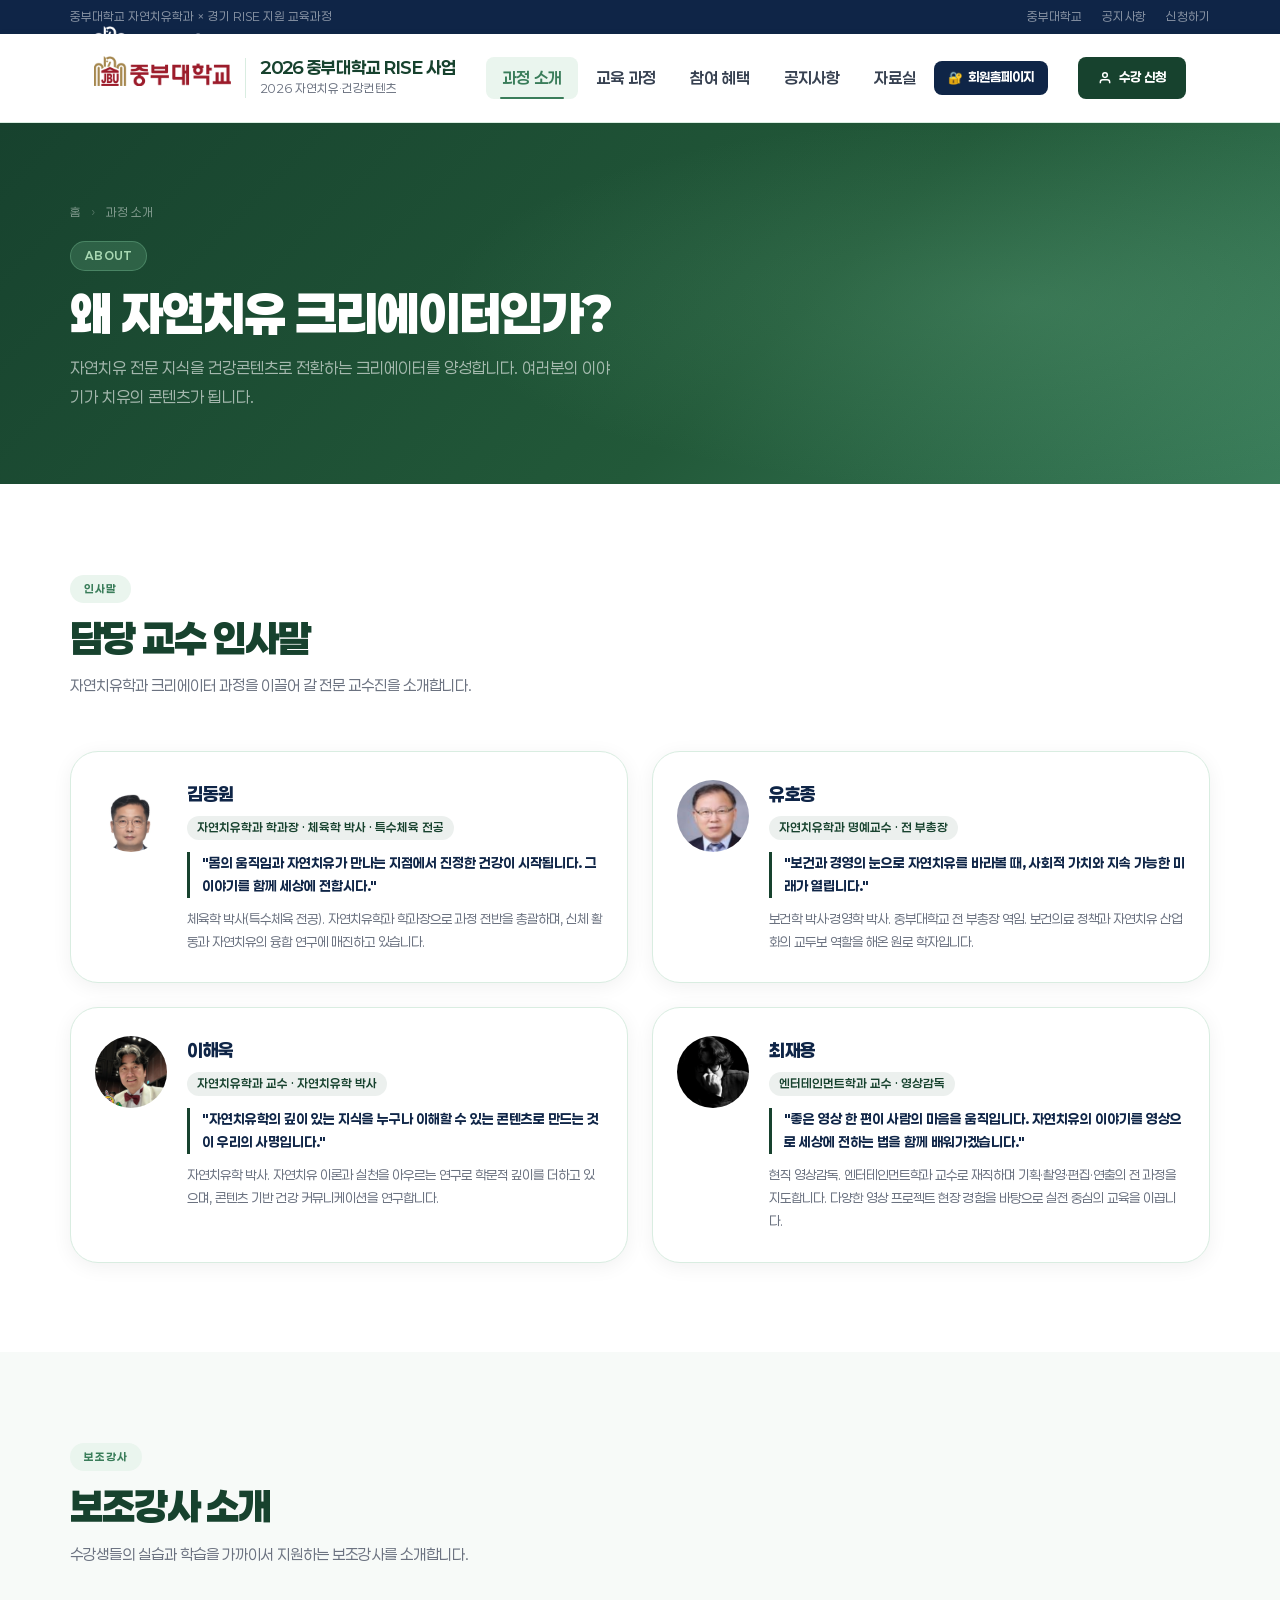
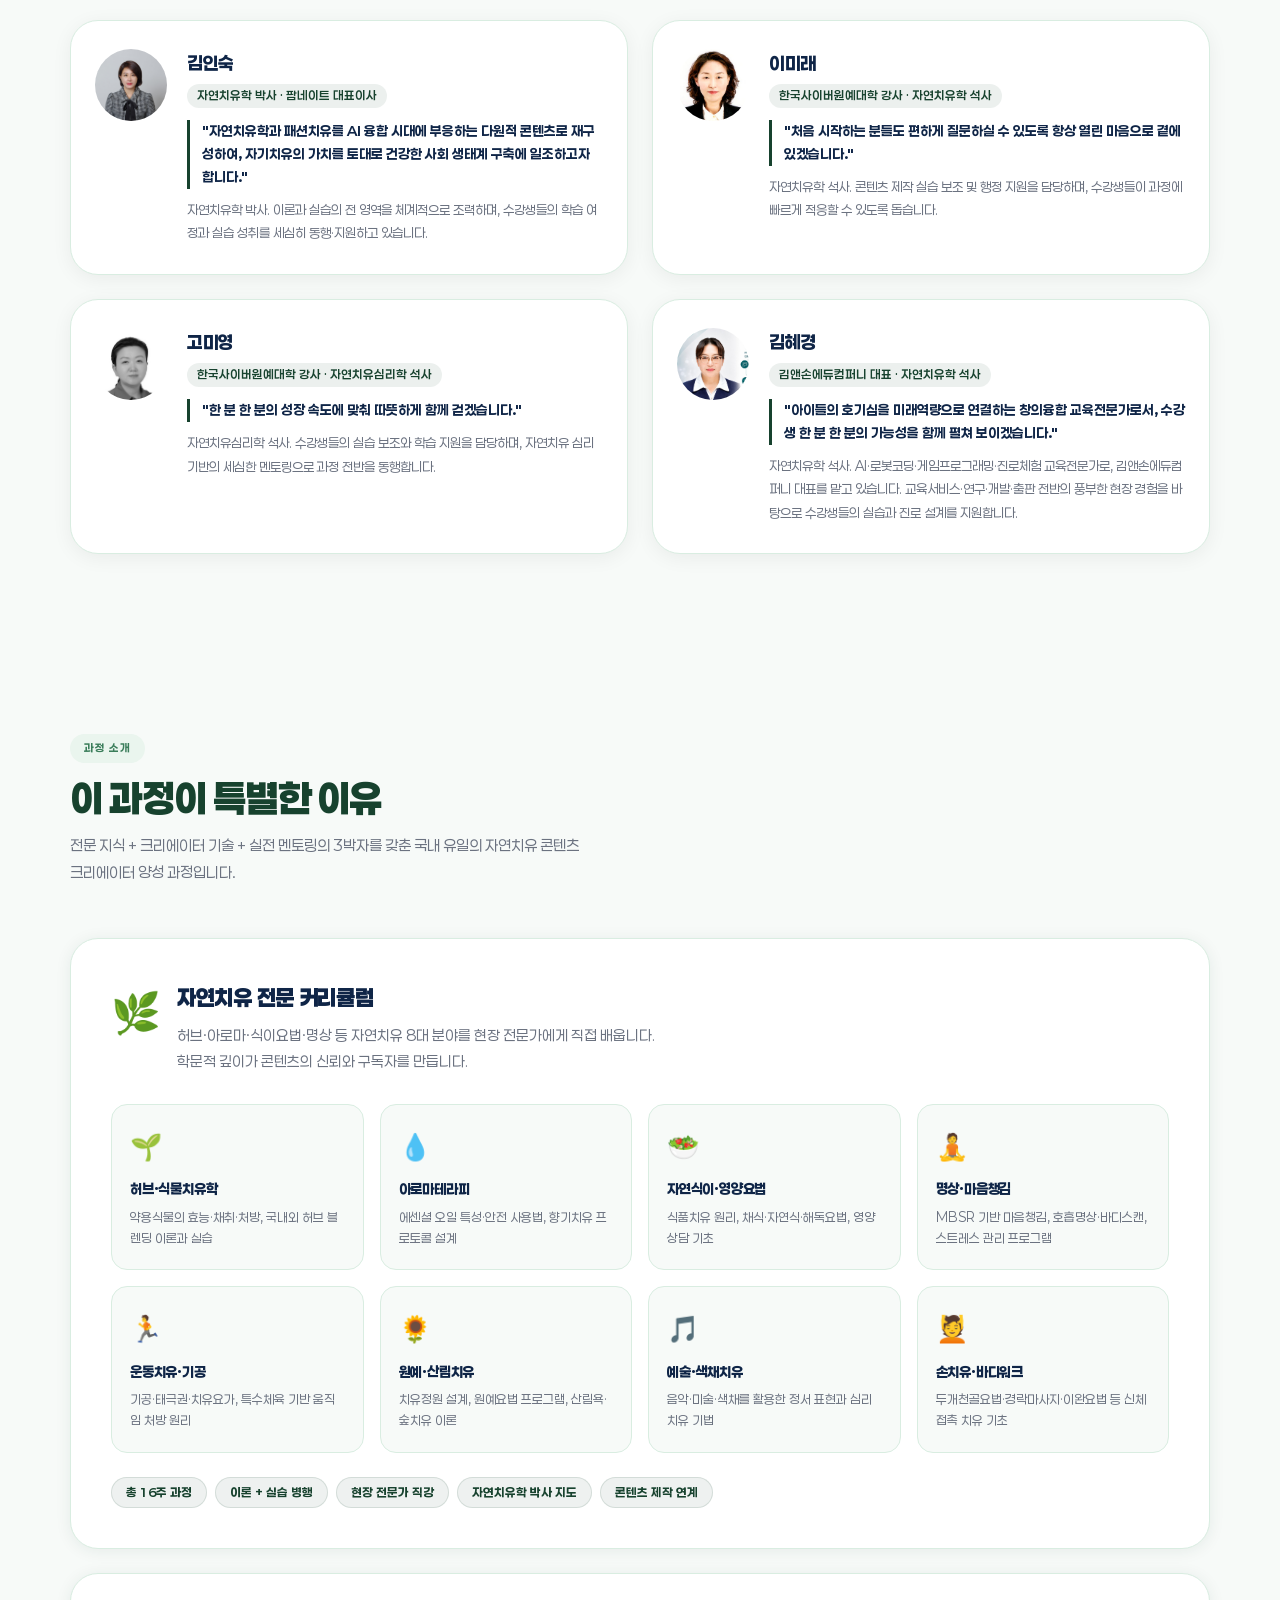
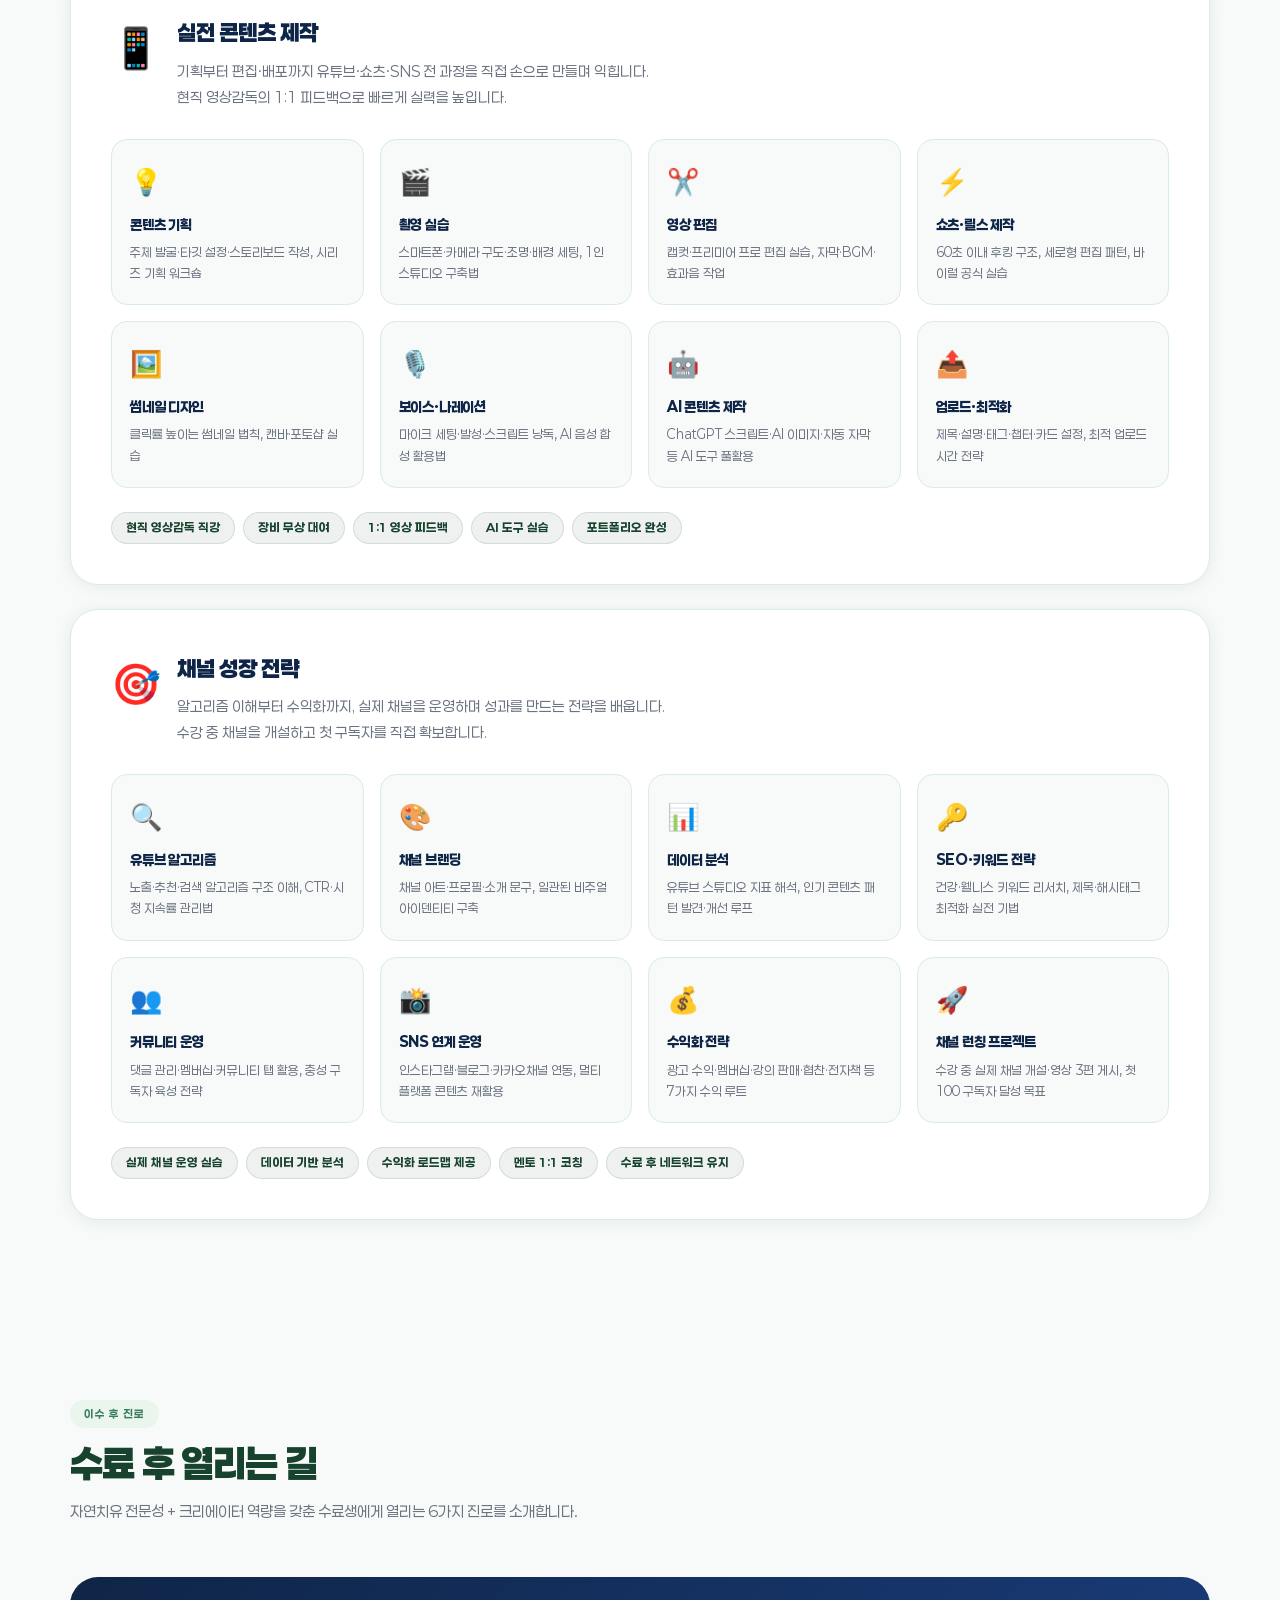
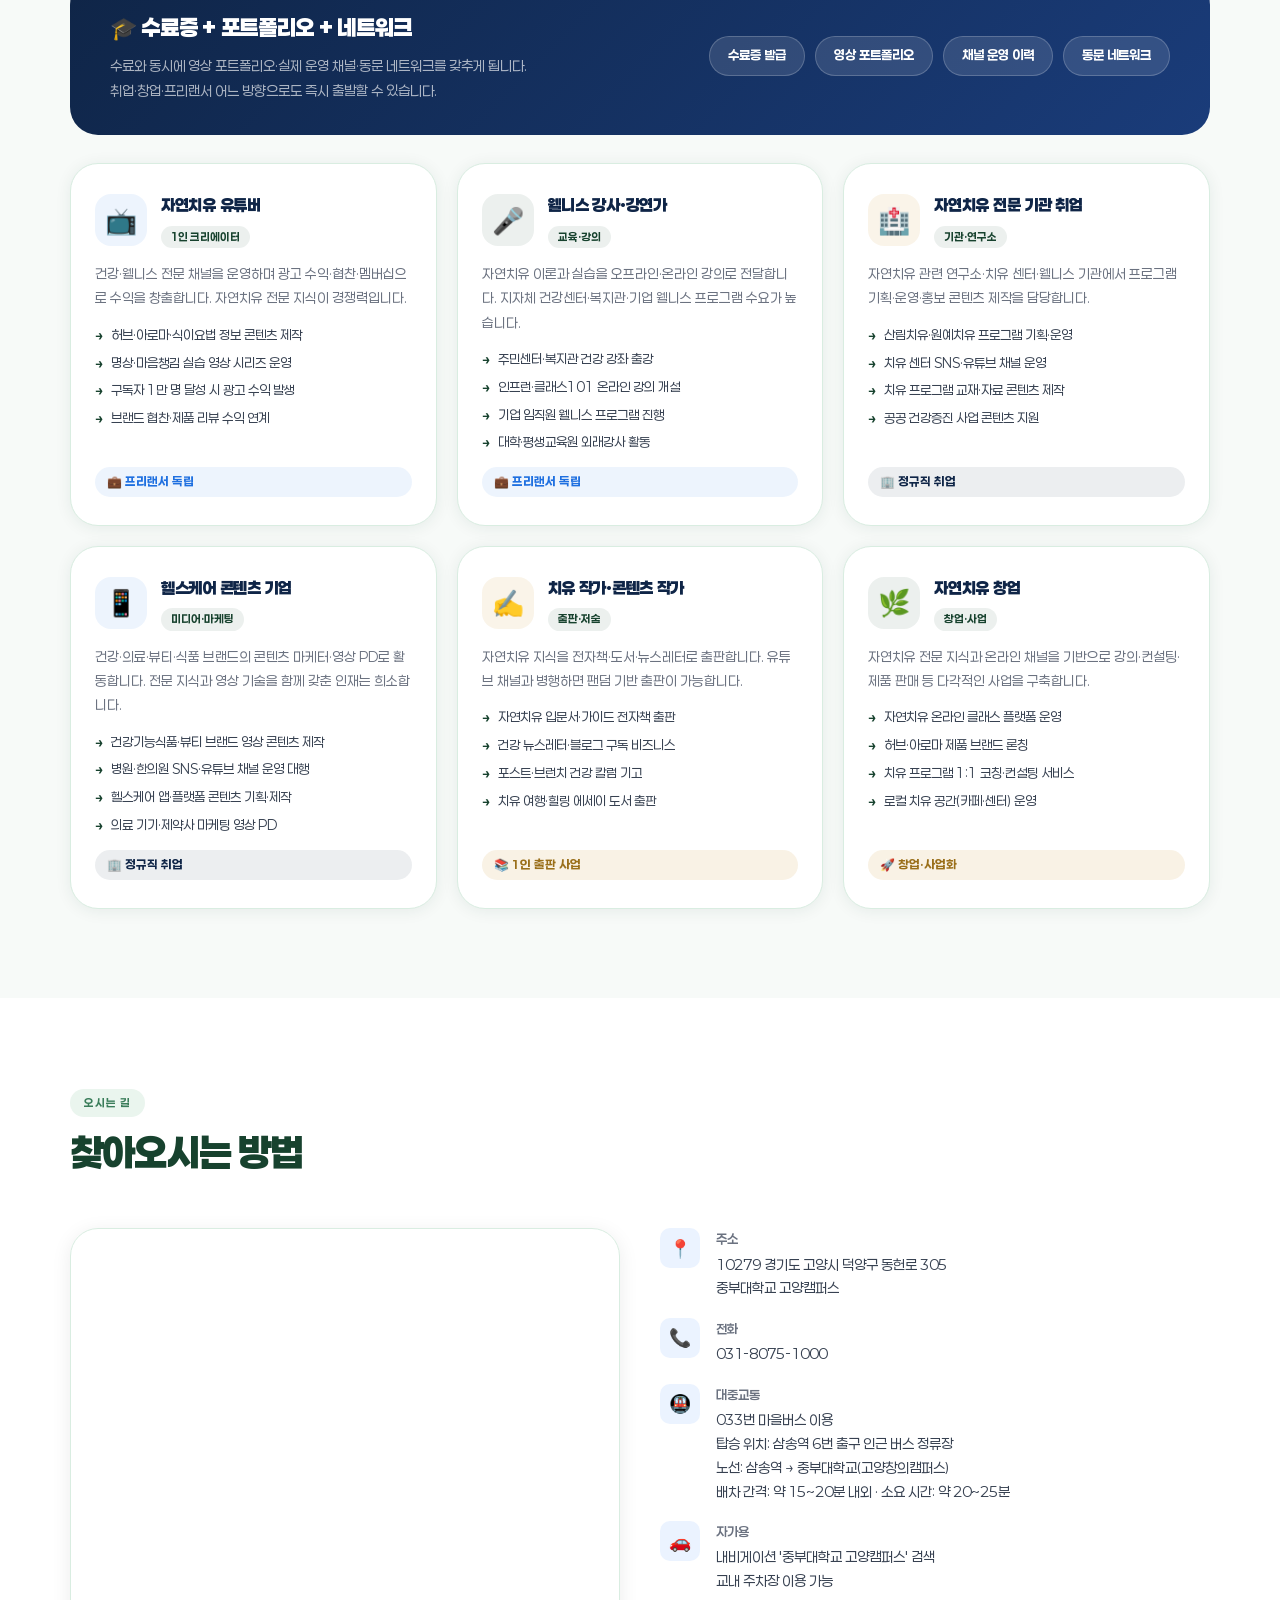
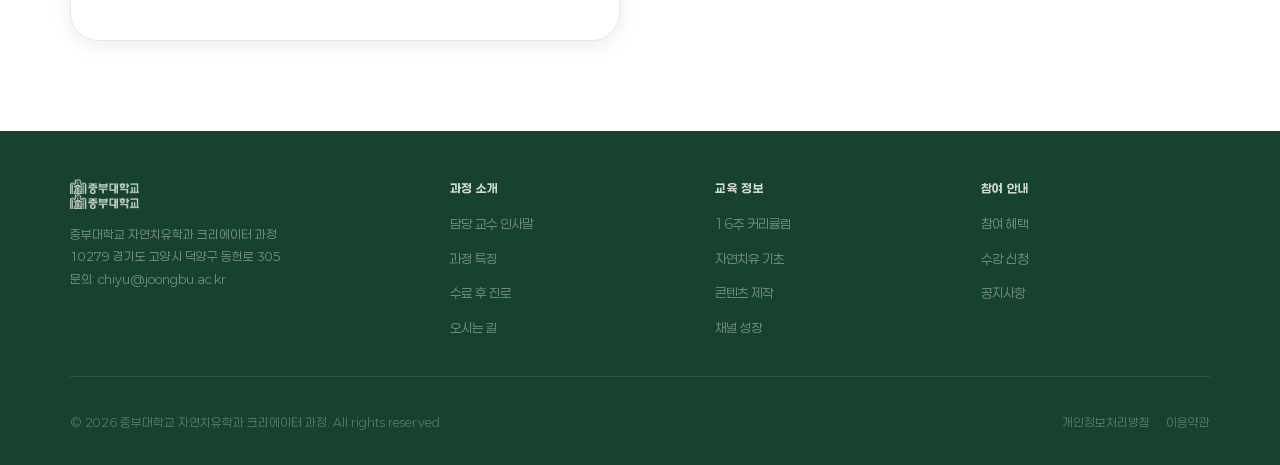
==== commit d71347c0: "fix: 담당교수 이름에서 교수 호칭 제거" ====
--- a/about.html
+++ b/about.html
@@ -233,7 +233,7 @@
       <div class="prof-card">
         <img class="prof-avatar" src="images/prof-kim-dongwon.png" alt="김동원 교수">
         <div class="prof-info">
-          <div class="prof-name">김동원 교수</div>
+          <div class="prof-name">김동원</div>
           <div class="prof-title">자연치유학과 학과장 · 체육학 박사 · 특수체육 전공</div>
           <blockquote class="prof-quote">"몸의 움직임과 자연치유가 만나는 지점에서 진정한 건강이 시작됩니다. 그 이야기를 함께 세상에 전합시다."</blockquote>
           <p class="prof-bio">체육학 박사(특수체육 전공). 자연치유학과 학과장으로 과정 전반을 총괄하며, 신체 활동과 자연치유의 융합 연구에 매진하고 있습니다.</p>
@@ -243,7 +243,7 @@
       <div class="prof-card">
         <img class="prof-avatar" src="images/prof-yoo-hojong.png" alt="유호종 교수">
         <div class="prof-info">
-          <div class="prof-name">유호종 교수</div>
+          <div class="prof-name">유호종</div>
           <div class="prof-title">자연치유학과 명예교수 · 전 부총장</div>
           <blockquote class="prof-quote">"보건과 경영의 눈으로 자연치유를 바라볼 때, 사회적 가치와 지속 가능한 미래가 열립니다."</blockquote>
           <p class="prof-bio">보건학 박사·경영학 박사. 중부대학교 전 부총장 역임. 보건의료 정책과 자연치유 산업화의 교두보 역할을 해온 원로 학자입니다.</p>
@@ -253,7 +253,7 @@
       <div class="prof-card">
         <img class="prof-avatar" src="images/prof-lee-haewook.jpeg" alt="이해욱 교수" style="object-position: center 15%;">
         <div class="prof-info">
-          <div class="prof-name">이해욱 교수</div>
+          <div class="prof-name">이해욱</div>
           <div class="prof-title">자연치유학과 교수 · 자연치유학 박사</div>
           <blockquote class="prof-quote">"자연치유학의 깊이 있는 지식을 누구나 이해할 수 있는 콘텐츠로 만드는 것이 우리의 사명입니다."</blockquote>
           <p class="prof-bio">자연치유학 박사. 자연치유 이론과 실천을 아우르는 연구로 학문적 깊이를 더하고 있으며, 콘텐츠 기반 건강 커뮤니케이션을 연구합니다.</p>
@@ -263,7 +263,7 @@
       <div class="prof-card">
         <img class="prof-avatar" src="images/prof-choi-jaeyong.png" alt="최재용 교수" style="object-position: center 30%;">
         <div class="prof-info">
-          <div class="prof-name">최재용 교수</div>
+          <div class="prof-name">최재용</div>
           <div class="prof-title">엔터테인먼트학과 교수 · 영상감독</div>
           <blockquote class="prof-quote">"좋은 영상 한 편이 사람의 마음을 움직입니다. 자연치유의 이야기를 영상으로 세상에 전하는 법을 함께 배워가겠습니다."</blockquote>
           <p class="prof-bio">현직 영상감독. 엔터테인먼트학과 교수로 재직하며 기획·촬영·편집·연출의 전 과정을 지도합니다. 다양한 영상 프로젝트 현장 경험을 바탕으로 실전 중심의 교육을 이끕니다.</p>
